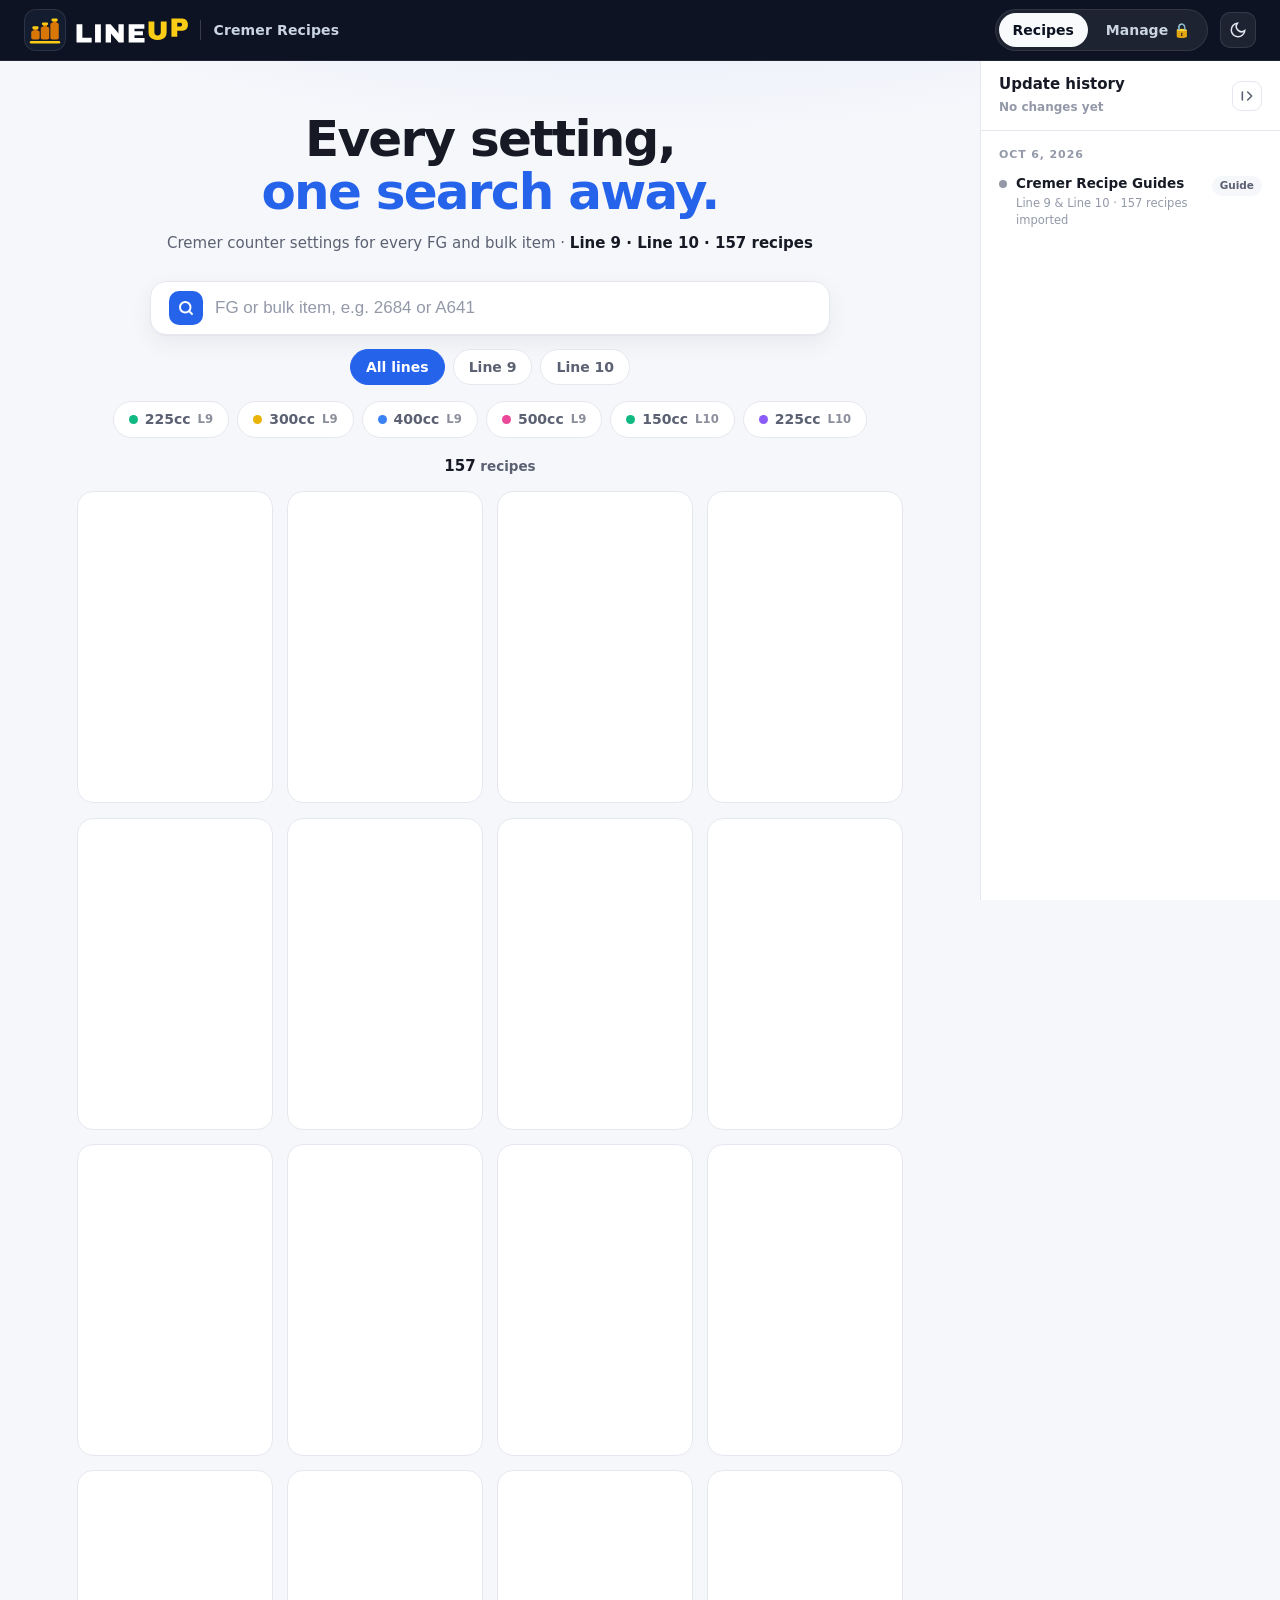
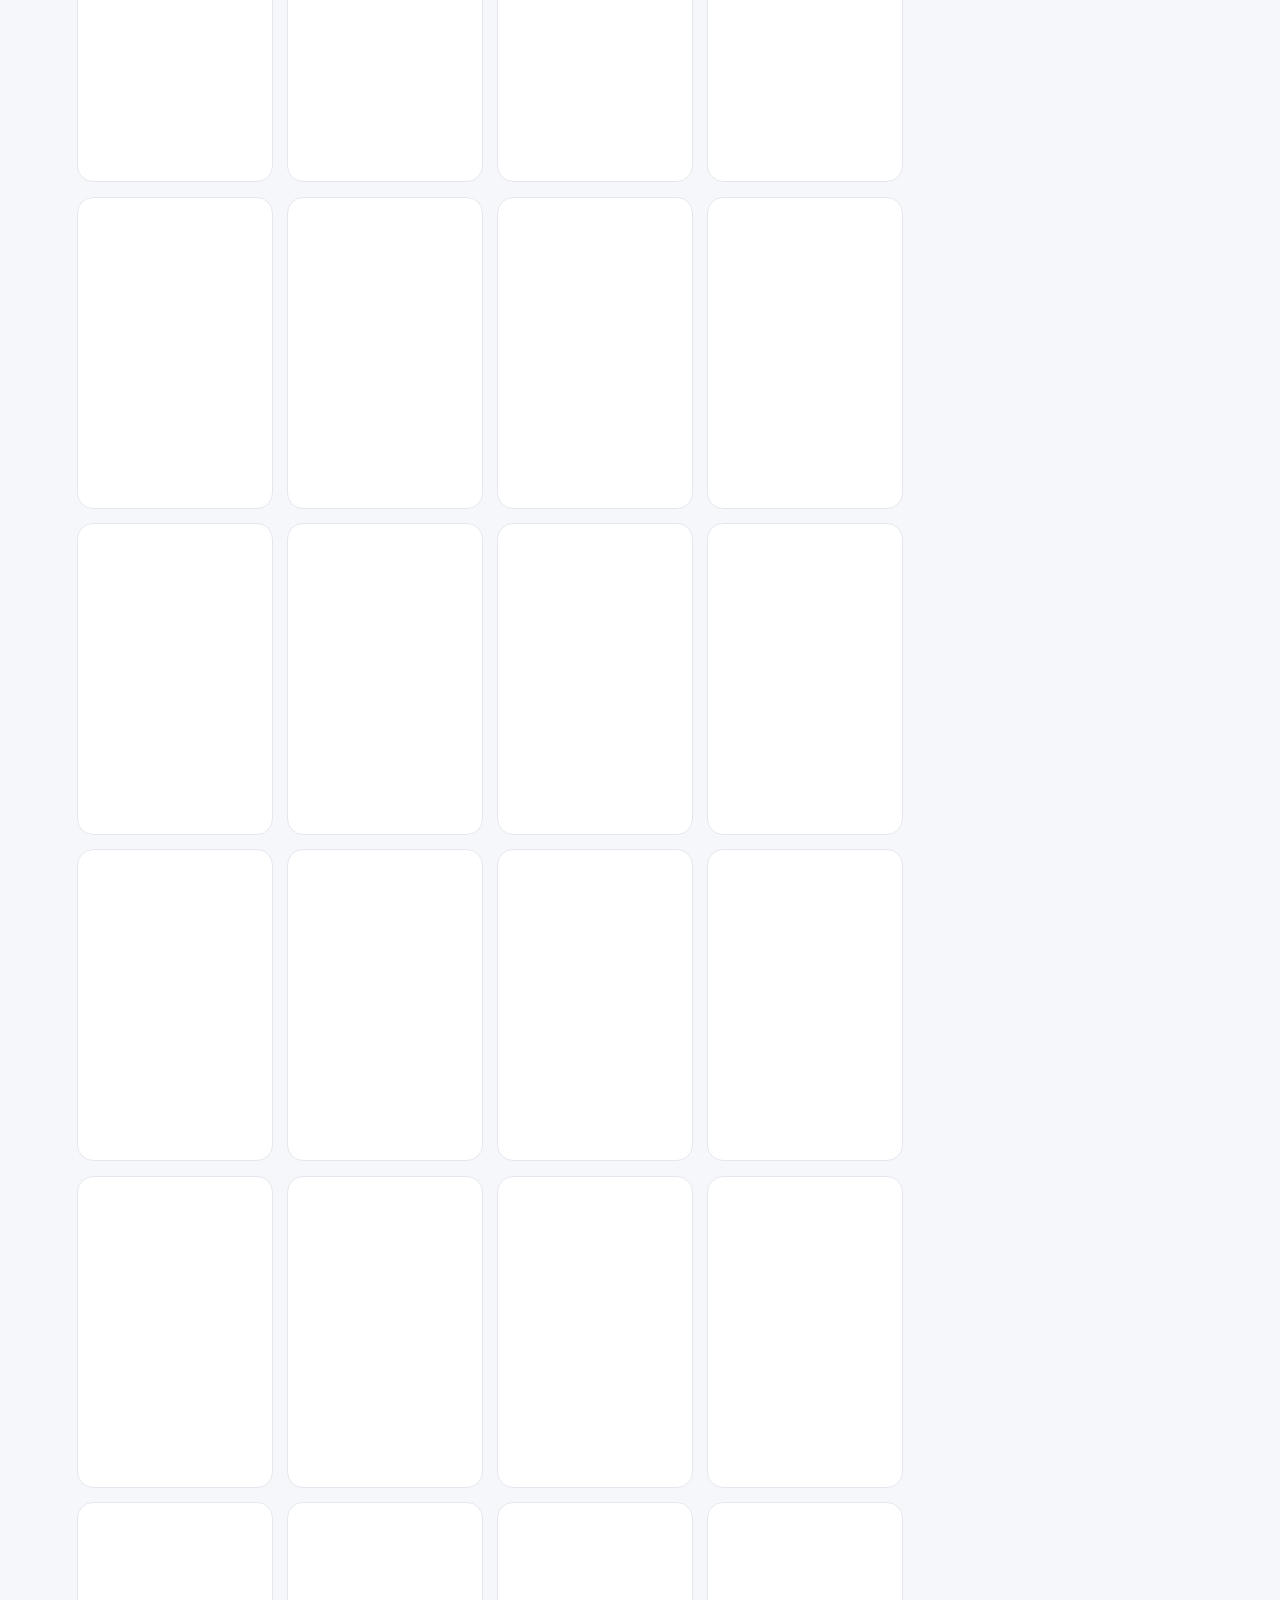
==== cremer-recipes.html @ ed5dbce5 "Hide and show the history sidebar with a slide animation On wide screens the arrow in the sidebar he" ====
<!doctype html>
<html lang="en">
<head>
<meta charset="utf-8">
<meta name="viewport" content="width=device-width, initial-scale=1">
<title>LineUp · Cremer Recipes</title>
<link rel="icon" href="data:image/svg+xml,%3Csvg%20xmlns%3D%22http%3A%2F%2Fwww.w3.org%2F2000%2Fsvg%22%20viewBox%3D%220%200%2064%2064%22%3E%3Crect%20width%3D%2264%22%20height%3D%2264%22%20rx%3D%2215%22%20fill%3D%22%23141c2f%22%2F%3E%3Cg%20transform%3D%22translate%284%203%29%20scale%28.875%29%22%3E%3Crect%20x%3D%227.5%22%20y%3D%2233%22%20width%3D%2215%22%20height%3D%2216%22%20rx%3D%223.5%22%20fill%3D%22%23d97706%22%2F%3E%3Crect%20x%3D%2211.5%22%20y%3D%2230%22%20width%3D%227%22%20height%3D%223.5%22%20fill%3D%22%23d97706%22%2F%3E%3Crect%20x%3D%229.5%22%20y%3D%2225.5%22%20width%3D%2211%22%20height%3D%225%22%20rx%3D%222%22%20fill%3D%22%23facc15%22%2F%3E%3Crect%20x%3D%2224.5%22%20y%3D%2226%22%20width%3D%2215%22%20height%3D%2223%22%20rx%3D%223.5%22%20fill%3D%22%23d97706%22%2F%3E%3Crect%20x%3D%2228.5%22%20y%3D%2223%22%20width%3D%227%22%20height%3D%223.5%22%20fill%3D%22%23d97706%22%2F%3E%3Crect%20x%3D%2226.5%22%20y%3D%2218.5%22%20width%3D%2211%22%20height%3D%225%22%20rx%3D%222%22%20fill%3D%22%23facc15%22%2F%3E%3Crect%20x%3D%2241.5%22%20y%3D%2219%22%20width%3D%2215%22%20height%3D%2230%22%20rx%3D%223.5%22%20fill%3D%22%23d97706%22%2F%3E%3Crect%20x%3D%2245.5%22%20y%3D%2216%22%20width%3D%227%22%20height%3D%223.5%22%20fill%3D%22%23d97706%22%2F%3E%3Crect%20x%3D%2243.5%22%20y%3D%2211.5%22%20width%3D%2211%22%20height%3D%225%22%20rx%3D%222%22%20fill%3D%22%23facc15%22%2F%3E%3Crect%20x%3D%225%22%20y%3D%2251.5%22%20width%3D%2254%22%20height%3D%224.5%22%20rx%3D%222.25%22%20fill%3D%22%23facc15%22%2F%3E%3C%2Fg%3E%3C%2Fsvg%3E">
<script>/* intro: plays every time the app is opened (never with reduced motion) */
try{ if(!matchMedia('(prefers-reduced-motion: reduce)').matches) document.documentElement.classList.add('intro-on'); }catch(e){}
try{ if(localStorage.getItem('cremer.histHidden')==='true') document.documentElement.classList.add('hist-hidden'); }catch(e){}
document.documentElement.classList.add('no-anim');</script>
<meta name="description" content="Look up Cremer counter settings by FG item or bulk item.">
<style>
:root{
  --side:300px; --side-now:var(--side);
  --bg:#f6f7fb; --glass:#ffffff; --card:#ffffff; --ink:#171a24; --ink2:#5b6172; --ink3:#9399a8; --line:#e5e7ee;
  --g1:#2563eb; --g2:#2563eb; --g3:#2563eb; --grad:var(--g1);
  --blob1:#c4b5fd; --blob2:#fbcfe8; --blob3:#a5f3fc; --blob4:#fde68a;
  --c-g:#10b981; --c-y:#eab308; --c-b:#3b82f6; --c-p:#ec4899; --c-v:#8b5cf6;
  --c-75:#0d9488; --c-150:#ea580c; --c-625:#dc2626; --c-750:#475569; --c-950:#a16207;
  --warn:#b45309; --warn-bg:#fef3c7; --k1:var(--ink); --k2:var(--ink); --k3:var(--ink); --k4:var(--ink); --ok:#059669; --diff:#fff4d4;
  --shadow:0 1px 2px rgba(20,20,40,.04),0 6px 18px rgba(20,20,40,.06);
}
@media (prefers-color-scheme: dark){:root:not([data-theme="light"]){
  --bg:#101218; --glass:#181b23; --card:#181b23; --ink:#eef0f5; --ink2:#aab0be; --ink3:#727989; --line:#2a2e39;
  --g1:#3b82f6; --g2:#3b82f6; --g3:#3b82f6;
  --blob1:#4c1d95; --blob2:#831843; --blob3:#155e75; --blob4:#713f12;
  --warn:#fbbf24; --warn-bg:#3a2e10; --k1:var(--ink); --k2:var(--ink); --k3:var(--ink); --k4:var(--ink); --ok:#34d399; --diff:#3a3214;
  --shadow:0 2px 6px rgba(0,0,0,.3),0 12px 32px rgba(0,0,0,.35);
}}
:root[data-theme="dark"]{
  --bg:#101218; --glass:#181b23; --card:#181b23; --ink:#eef0f5; --ink2:#aab0be; --ink3:#727989; --line:#2a2e39;
  --g1:#3b82f6; --g2:#3b82f6; --g3:#3b82f6;
  --blob1:#4c1d95; --blob2:#831843; --blob3:#155e75; --blob4:#713f12;
  --warn:#fbbf24; --warn-bg:#3a2e10; --k1:var(--ink); --k2:var(--ink); --k3:var(--ink); --k4:var(--ink); --ok:#34d399; --diff:#3a3214;
  --shadow:0 2px 6px rgba(0,0,0,.3),0 12px 32px rgba(0,0,0,.35);
}
*{box-sizing:border-box}
html,body{margin:0}
body{background:var(--bg);color:var(--ink);font:15px/1.45 system-ui,-apple-system,"Segoe UI",Roboto,Helvetica,Arial,sans-serif;-webkit-font-smoothing:antialiased;min-height:100vh;overflow-x:hidden;overflow-x:clip}
html{overflow-x:clip}
button{font:inherit;color:inherit;cursor:pointer;-webkit-tap-highlight-color:transparent}
.num{font-variant-numeric:tabular-nums}

/* colourful animated background */
.bgfx{position:fixed;inset:0;z-index:-1;overflow:hidden;pointer-events:none}
.bgfx i{position:absolute;width:52vmax;height:52vmax;border-radius:50%;filter:blur(70px);opacity:.75;animation:drift 22s ease-in-out infinite alternate}
.bgfx i:nth-child(1){background:var(--blob1);top:-22vmax;left:-14vmax}
.bgfx i:nth-child(2){background:var(--blob2);top:-18vmax;right:-18vmax;animation-delay:-6s}
.bgfx i:nth-child(3){background:var(--blob3);bottom:-28vmax;left:8vmax;animation-delay:-11s}
.bgfx i:nth-child(4){background:var(--blob4);bottom:-30vmax;right:-10vmax;opacity:.5;animation-delay:-16s}
@keyframes drift{to{transform:translate(6vmax,5vmax) scale(1.12)}}

.wrap{max-width:1040px;margin:0 auto;padding:0 16px}

/* header */
header{position:relative;text-align:center;padding:38px 46px 20px}
.badge{display:inline-flex;align-items:center;gap:8px;padding:5px 12px;border-radius:999px;background:var(--glass);border:1px solid var(--line);font-size:12.5px;font-weight:700;color:var(--ink2);animation:fade .5s both}
.badge b{width:8px;height:8px;border-radius:50%;background:var(--g1)}
h1{margin:12px 0 4px;font-size:clamp(28px,5.5vw,40px);font-weight:800;letter-spacing:-.03em;line-height:1.05;color:var(--ink);animation:fade .5s .05s both}
@keyframes shine{to{background-position:200% center}}
.sub{color:var(--ink2);font-size:15px;animation:fade .5s .1s both}
@keyframes fade{from{opacity:0;transform:translateY(8px)}}
.iconbtn{border:1px solid var(--line);background:var(--glass);width:40px;height:40px;border-radius:12px;display:grid;place-items:center;color:var(--ink2);transition:transform .15s;flex:none}
.iconbtn:hover{transform:rotate(-12deg)}
.iconbtn:active{transform:scale(.9)}
header .iconbtn{position:absolute;right:0;top:34px}

/* search + filters */
.sticky{position:sticky;top:0;z-index:5;padding:8px 0 12px}
.sticky::before{content:"";position:absolute;inset:0 calc(50% - 50vw);background:var(--glass);border-bottom:1px solid var(--line);z-index:-1;opacity:0;transition:opacity .2s}
.sticky.stuck::before{opacity:1}
.search{max-width:680px;margin:0 auto;display:flex;align-items:center;gap:12px;background:var(--glass);border-radius:18px;padding:0 18px;box-shadow:var(--shadow);position:relative;border:1px solid var(--line);animation:fade .5s .15s both}
.search::after{content:"";position:absolute;inset:-2px;border-radius:20px;padding:2px;background:var(--grad);-webkit-mask:linear-gradient(#000 0 0) content-box,linear-gradient(#000 0 0);-webkit-mask-composite:xor;mask-composite:exclude;opacity:0;transition:opacity .2s;pointer-events:none}
.search:focus-within::after{opacity:1}
.search .sicon{flex:none;width:34px;height:34px;border-radius:10px;background:var(--grad);display:grid;place-items:center;color:#fff}
.search input{flex:1;min-width:0;border:0;outline:0;background:transparent;color:var(--ink);font-size:17px;padding:16px 0}
.search input::placeholder{color:var(--ink3)}
.search input::-webkit-search-cancel-button{display:none}
.clear{border:0;background:var(--line);width:26px;height:26px;border-radius:50%;display:none;place-items:center;color:var(--ink2)}
.search.has .clear{display:grid}
.filters{display:flex;flex-wrap:wrap;justify-content:center;gap:8px;margin-top:14px;animation:fade .5s .2s both}
.sep{flex-basis:100%;height:0}
.chip{border:1px solid var(--line);background:var(--glass);border-radius:999px;padding:7px 15px;font-size:14px;font-weight:700;color:var(--ink2);display:inline-flex;align-items:center;gap:7px;transition:transform .15s,background .2s,color .2s,box-shadow .2s}
.chip:hover{transform:translateY(-2px)}
.chip:active{transform:scale(.94)}
.chip.line.on{background:var(--g1);color:#fff;border-color:var(--g1)}
.chip.size{--c:var(--g1)}
.chip.size.on{background:var(--ink);border-color:var(--ink);color:var(--bg)}
.chip.size small{opacity:.7;font-weight:600}
.chip .dot{width:9px;height:9px;border-radius:50%;background:var(--c)}

/* results */
.count{text-align:center;color:var(--ink2);font-size:13.5px;margin:6px 0 14px;font-weight:600}
.count b{color:var(--ink);font-size:15px}
.grid{display:grid;grid-template-columns:repeat(auto-fill,minmax(180px,196px));justify-content:center;gap:14px}
.card{--c:var(--g1);position:relative;overflow:hidden;border:1px solid var(--line);background:var(--card);border-radius:20px;padding:20px 14px 16px;text-align:center;box-shadow:var(--shadow);transition:transform .22s cubic-bezier(.2,.8,.2,1),box-shadow .22s;animation:pop .4s cubic-bezier(.2,.8,.2,1) both}
.card::before{content:"";position:absolute;left:0;right:0;top:0;height:4px;background:var(--c)}
.card:hover{transform:translateY(-4px);box-shadow:0 12px 28px rgba(20,20,40,.12)}
.card:active{transform:translateY(-2px) scale(.98)}
@keyframes pop{from{opacity:0;transform:translateY(14px) scale(.97)}}
.card .fg{position:relative;font-size:24px;font-weight:900;letter-spacing:-.02em;line-height:1.1}
.card .bulk{position:relative;color:var(--ink2);font-weight:600;font-size:14px;margin-top:3px}
.card .tag{position:relative;display:inline-flex;align-items:center;gap:6px;margin-top:12px;padding:4px 11px;border-radius:999px;background:var(--bg);color:var(--ink2);font-size:12px;font-weight:700}
.card .tag::before{content:"";width:8px;height:8px;border-radius:50%;background:var(--c)}
.card .mini{position:relative;display:flex;justify-content:center;gap:12px;margin-top:12px;font-size:12px;color:var(--ink3);font-weight:600}
.card .mini b{color:var(--ink);font-size:14px}
mark{background:none;color:var(--g1);text-decoration:underline 3px;text-underline-offset:3px}
.empty{grid-column:1/-1;text-align:center;padding:50px 16px;color:var(--ink2)}
.empty .e{font-size:48px;display:block;margin-bottom:8px;animation:wob 2s ease-in-out infinite}
@keyframes wob{50%{transform:rotate(-10deg) scale(1.1)}}
.more{display:block;margin:18px auto 0;border:0;background:var(--grad);color:#fff;border-radius:999px;padding:10px 22px;font-weight:700;transition:transform .15s}
.more:active{transform:scale(.95)}
footer{text-align:center;color:var(--ink3);font-size:12.5px;padding:34px 16px 100px}

/* detail panel */
.scrim{position:fixed;inset:0;background:rgba(10,12,24,.55);opacity:0;pointer-events:none;transition:opacity .25s;z-index:20}
.scrim.show{opacity:1;pointer-events:auto}
.panel{--c:var(--g1);position:fixed;left:50%;top:50%;width:min(560px,calc(100% - 32px));max-height:calc(100vh - 40px);max-height:calc(100dvh - 40px);background:var(--bg);z-index:21;border-radius:20px;overflow:hidden;display:flex;flex-direction:column;box-shadow:0 24px 70px rgba(0,0,0,.28);opacity:0;visibility:hidden;transform:translate(-50%,-46%) scale(.96);transition:opacity .22s,transform .28s cubic-bezier(.2,.8,.2,1),visibility .28s}
.panel.show{opacity:1;visibility:visible;transform:translate(-50%,-50%)}
.panel .p-head,.panel .p-foot{flex:none}.panel .p-body{min-height:0}
.p-head{position:relative;overflow:hidden;padding:24px 20px 18px;text-align:center;background:var(--card);border-bottom:1px solid var(--line);border-top:5px solid var(--c)}
.p-head .iconbtn{position:absolute;right:14px;top:14px;z-index:2}
.p-fg{position:relative;font-size:40px;font-weight:900;letter-spacing:-.03em;line-height:1}
.p-bulk{position:relative;font-weight:600;font-size:16px;color:var(--ink2);margin-top:4px}
.p-tag{position:relative;display:inline-flex;align-items:center;gap:7px;margin-top:12px;padding:5px 12px;border-radius:999px;background:var(--bg);color:var(--ink2);font-size:13px;font-weight:700}
.p-tag::before{content:"";width:9px;height:9px;border-radius:50%;background:var(--c)}
.p-body{flex:1;overflow:auto;padding:18px 18px 30px}
.keys{display:grid;grid-template-columns:repeat(4,1fr);gap:10px;margin:0 0 18px}
.key{--k:var(--k1);background:var(--card);border-radius:14px;padding:12px 6px;text-align:center;border:1px solid var(--line);animation:pop .4s both}
.key b{display:block;font-size:24px;font-weight:900;color:var(--k)}
.key span{font-size:11.5px;color:var(--ink2);font-weight:700}
.key:nth-child(2){--k:var(--k2);animation-delay:.05s}.key:nth-child(3){--k:var(--k3);animation-delay:.1s}.key:nth-child(4){--k:var(--k4);animation-delay:.15s}
.sec{--s:var(--g1);margin-bottom:14px;animation:fade .35s both}
.sec h3{margin:0 0 7px 4px;font-size:12px;letter-spacing:.07em;text-transform:uppercase;color:var(--ink3)}
.box{background:var(--card);border-radius:14px;overflow:hidden;border:1px solid var(--line)}
.kv{display:flex;justify-content:space-between;align-items:center;gap:12px;padding:10px 14px;border-top:1px solid var(--line);transition:background .15s}
.kv:first-child{border-top:0}
.kv:hover{background:var(--bg)}
.kv .k{color:var(--ink2);font-size:14px}
.kv .v{font-weight:800;font-variant-numeric:tabular-nums;font-size:15.5px}
.v.blank{color:var(--ink3);font-weight:400}
.on-off{font-size:11.5px;font-weight:800;letter-spacing:.05em;padding:3px 10px;border-radius:999px}
.on-off.on{background:color-mix(in srgb,var(--ok) 16%,transparent);color:var(--ok)}
.on-off.off{background:var(--line);color:var(--ink3)}
.also{display:flex;flex-wrap:wrap;gap:8px;justify-content:center}
.note{color:var(--ink3);font-size:12.5px;margin-top:6px;text-align:center}
.p-foot{display:flex;gap:8px;padding:12px 16px;background:var(--glass);border-top:1px solid var(--line)}
.btn{flex:1;border:1px solid var(--line);background:var(--card);border-radius:12px;padding:11px 12px;font-weight:700;font-size:14px;transition:transform .12s,box-shadow .2s;position:relative;overflow:hidden}
.btn:active{transform:scale(.95)}
.btn.primary{background:var(--g1);border-color:var(--g1);color:#fff}
.ripple{position:absolute;border-radius:50%;transform:scale(0);background:currentColor;opacity:.25;animation:rip .55s ease-out;pointer-events:none}
@keyframes rip{to{transform:scale(3);opacity:0}}


/* ---------- sleek homepage: top bar, hero, cards ---------- */
body{background:radial-gradient(1100px 420px at 50% -160px,color-mix(in srgb,var(--g1) 14%,transparent),transparent 70%) no-repeat,var(--bg)}
header.topbar{position:sticky;top:0;z-index:20;padding:0;text-align:left;color:#f8fafc;background:#0d1322;
  border-bottom:1px solid rgba(255,255,255,.07)}
.tb-in{max-width:1080px;margin:0 auto;padding:9px 16px;display:flex;align-items:center;gap:12px}
.tb-brand{display:flex;align-items:center;gap:10px;margin-right:auto;min-width:0}
.tb-tile{flex:none;display:grid;place-items:center;width:42px;height:42px;border-radius:12px;background:#141c2f;box-shadow:inset 0 0 0 1px rgba(255,255,255,.10)}
.tb-mark{width:36px;height:36px}
.tb-text{display:flex;align-items:center;gap:12px;min-width:0}
.tb-name{font-family:"Segoe UI Variable Display","Segoe UI",system-ui,-apple-system,sans-serif;font-size:25px;font-weight:800;line-height:1;letter-spacing:-.035em;color:#fff;white-space:nowrap}
.tb-name span{background:linear-gradient(180deg,#fef08a 0%,#facc15 45%,#f59e0b 100%);-webkit-background-clip:text;background-clip:text;color:transparent;filter:drop-shadow(0 0 10px rgba(250,204,21,.38));padding-right:.04em}
.tb-sub{padding-left:12px;border-left:1px solid rgba(255,255,255,.18);font-size:14px;font-weight:600;letter-spacing:.01em;color:#cbd5e1;white-space:nowrap}
header.topbar .tabs{margin:0;padding:3px;background:rgba(255,255,255,.07);border:1px solid rgba(255,255,255,.09);box-shadow:none}
header.topbar .tabs button{color:#cbd5e1;padding:7px 14px;font-size:14px}
header.topbar .tabs button:hover{color:#fff}
header.topbar .tabs button.on{background:#f8fafc;color:#0b1120}
header.topbar .iconbtn{position:static;width:36px;height:36px;border-radius:10px;background:rgba(255,255,255,.07);border-color:rgba(255,255,255,.1);color:#e2e8f0;}
.hero{text-align:center;padding:52px 0 18px;animation:fade .5s both}
.hero h1{margin:0;font-size:clamp(32px,6vw,50px);font-weight:700;letter-spacing:-.035em;line-height:1.06;color:var(--ink)}
.hero h1 span{color:var(--g1)}
.hero p{margin:14px 0 0;color:var(--ink2);font-size:15px}
.hero p span{color:var(--ink);font-weight:700}
.sticky{top:58px}
.search{border-radius:16px;box-shadow:0 1px 2px rgba(15,23,42,.04),0 8px 24px rgba(15,23,42,.06)}
.search .sicon{border-radius:10px}
.card{border-radius:16px;box-shadow:none;padding:22px 14px 16px}
.card::before{height:3px}
.card{content-visibility:auto;contain-intrinsic-size:auto 200px}
.card:hover{transform:translateY(-3px);box-shadow:0 14px 34px rgba(15,23,42,.10);border-color:color-mix(in srgb,var(--c) 35%,var(--line))}
.card .fg{font-size:23px;font-weight:800;letter-spacing:-.03em}
.card .tag{margin-top:12px;font-weight:600}
.card .mini{margin-top:12px;padding-top:11px;border-top:1px solid var(--line)}
#viewManage{padding-top:30px}
@media (max-width:560px){
  .tb-in{padding:8px 12px;gap:8px}
  .tb-tile{width:36px;height:36px;border-radius:10px}.tb-mark{width:31px;height:31px}
  .tb-text{flex-direction:column;align-items:flex-start;gap:3px}
  .tb-name{font-size:20px}
  .tb-sub{padding:0;border:0;font-size:9.5px;font-weight:800;letter-spacing:.12em;text-transform:uppercase;color:#fde68a}
  header.topbar .tabs button{padding:6px 10px;font-size:13px}
  header.topbar .iconbtn{width:32px;height:32px}
  .hero{padding:34px 0 12px}.hero p{font-size:14px}
  .sticky{top:50px}
  /* one sideways-scrolling row of filter chips on phones */
  .filters{flex-wrap:nowrap;overflow-x:auto;justify-content:flex-start;margin:12px -16px 0;padding:0 16px 4px;scrollbar-width:none;-webkit-mask-image:linear-gradient(90deg,transparent 0,#000 16px,#000 calc(100% - 28px),transparent);mask-image:linear-gradient(90deg,transparent 0,#000 16px,#000 calc(100% - 28px),transparent)}
  .filters::-webkit-scrollbar{display:none}
  .filters .sep{flex:0 0 1px;height:auto;background:var(--line);margin:4px 2px}
  .filters .chip{flex:none}
}

/* LineUp wordmark "Rising caps" (Archivo Black; U and P step up) — drawn as shapes, no font needed */
.tb-wordmark{display:block;height:25px;width:auto;color:#fff;overflow:visible}
.intro-wordmark{display:block;height:clamp(46px,12vw,72px);width:auto;color:#f8fafc;margin:6px auto 10px;overflow:visible}
@media (max-width:560px){ .tb-wordmark{height:20px} }
@media (max-width:380px){ .tb-wordmark{height:16px} }

/* "Updated …" row on cards */
.card .upd{position:relative;margin-top:9px;font-size:11.5px;font-weight:600;color:var(--ink3)}
.card .upd.recent{color:var(--g1)}
.card .upd.recent::before{content:"";display:inline-block;width:6px;height:6px;border-radius:50%;background:var(--g1);margin-right:5px;vertical-align:1px}
.note b{color:var(--ink2)}
/* update history panel */
.hist{display:none;flex-direction:column;background:var(--card);border:1px solid var(--line);border-radius:16px;box-shadow:var(--shadow);overflow:hidden;text-align:left}
.h-head{display:flex;justify-content:space-between;align-items:center;gap:10px;padding:13px 14px 11px;border-bottom:1px solid var(--line)}
.h-head b{display:block;font-size:15px}.h-head small{font-size:12px;color:var(--ink3);font-weight:600}
.h-close{width:30px;height:30px;border-radius:9px}
.no-anim *,.no-anim *::before{transition:none!important}
.h-list{overflow:auto;padding:4px 8px 10px;flex:1;min-height:0}
.h-day{font-size:11px;font-weight:800;letter-spacing:.08em;text-transform:uppercase;color:var(--ink3);padding:12px 8px 4px}
.h-item{display:flex;align-items:flex-start;gap:9px;width:100%;text-align:left;border:0;background:none;padding:8px;border-radius:10px;transition:background .12s}
button.h-item:hover{background:var(--bg)}
.h-item .dot{flex:none;width:8px;height:8px;border-radius:50%;background:var(--c,var(--ink3));margin-top:6px}
.h-item.base .dot{background:var(--ink3)}
.h-main{flex:1;min-width:0;display:flex;flex-direction:column;gap:1px}
.h-t{font-size:13.5px;color:var(--ink2);white-space:nowrap;overflow:hidden;text-overflow:ellipsis}.h-t b{color:var(--ink)}
.h-main small{font-size:11.5px;color:var(--ink3)}.h-main em{font-style:normal;font-weight:700;color:var(--warn)}
.h-f{color:var(--ink2)!important}
.h-act{flex:none;font-size:10.5px;font-weight:800;padding:2px 8px;border-radius:999px;margin-top:2px}
.h-act.edited{background:color-mix(in srgb,var(--g1) 13%,var(--card));color:var(--g1)}
.h-act.added{background:color-mix(in srgb,var(--ok) 14%,var(--card));color:var(--ok)}
.h-act.removed{background:color-mix(in srgb,#dc2626 12%,var(--card));color:#dc2626}
.h-act.restored,.h-act.base{background:var(--bg);color:var(--ink2)}
.h-more{margin:8px auto 2px;font-size:13px;padding:6px 14px}
.h-foot{padding:10px 14px;border-top:1px solid var(--line);font-size:12px;color:var(--ink2);background:var(--bg)}
.hist-fab{position:fixed;right:16px;bottom:16px;z-index:15;border:1px solid var(--line);background:var(--card);color:var(--ink);border-radius:999px;padding:10px 16px;font-weight:700;font-size:14px;box-shadow:0 8px 24px rgba(15,23,42,.16);transition:transform .12s}
.hist-fab:active{transform:scale(.95)}
@media (min-width:1180px){
  /* docked sidebar: full height on the right, under the top bar; the page is centred in the space left of it */
  .wrap,footer{margin-right:var(--side-now);transition:margin-right .34s cubic-bezier(.2,.8,.2,1)}
  .hist-hidden{--side-now:0px}
  .wrap{max-width:none;padding:0 28px}
  .wrap>section{max-width:1080px;margin:0 auto}
  .hist{display:flex;position:fixed;top:58px;right:0;bottom:0;width:var(--side);z-index:7;border:0;border-left:1px solid var(--line);border-radius:0;box-shadow:none;background:var(--glass);
    transition:transform .34s cubic-bezier(.2,.8,.2,1),visibility 0s linear 0s}
  .hist-hidden .hist{transform:translateX(100%);visibility:hidden;transition:transform .34s cubic-bezier(.2,.8,.2,1),visibility 0s linear .34s}
  .h-head{padding:16px 18px 12px}
  .h-list{padding:4px 10px 14px}
  .h-close .x{display:none}.h-close .hide{display:block}
  .hist-fab{opacity:0;transform:translateY(14px) scale(.96);pointer-events:none;transition:opacity .22s ease,transform .26s cubic-bezier(.2,.9,.3,1.3)}
  .hist-hidden .hist-fab{opacity:1;transform:none;pointer-events:auto;transition-delay:.18s}
  /* app-style header: logo at the far left, tabs at the far right */
  .tb-in{max-width:none;padding:9px 24px}
  /* the pinned search strip spans the page area and meets the sidebar's edge */
  .sticky::before{top:0;bottom:0;left:calc((100% - 100vw + var(--side-now)) / 2);right:calc((100% - 100vw + var(--side-now)) / 2 - 20px);border-radius:0;
    transition:opacity .2s,left .34s cubic-bezier(.2,.8,.2,1),right .34s cubic-bezier(.2,.8,.2,1)}
}
@media (min-width:1500px){ :root{--side:330px} }
@media (max-width:1179.98px){
  .hist{display:flex;position:fixed;right:12px;top:70px;bottom:12px;width:min(340px,calc(100% - 24px));z-index:25;box-shadow:0 24px 60px rgba(15,23,42,.30);
    transform:translateX(calc(100% + 24px));visibility:hidden;transition:transform .34s cubic-bezier(.2,.8,.2,1),visibility 0s linear .34s}
  .hist.open{transform:none;visibility:visible;transition:transform .34s cubic-bezier(.2,.8,.2,1),visibility 0s}
  .h-close .hide{display:none}
}

/* recipe window laid out like the printout (screen only; the printout keeps its own rules) */
@media screen{
  .panel.view{width:min(1000px,calc(100% - 32px))}
  .panel.view .p-head{display:grid;grid-template-columns:1fr auto;align-items:end;gap:6px 20px;text-align:left;padding:22px 70px 18px 28px;border-top:5px solid var(--c)}
  .panel.view .p-kicker{display:block;grid-column:1/-1;font-size:10.5px;font-weight:800;letter-spacing:.18em;text-transform:uppercase;color:var(--ink3)}
  .panel.view .p-name{display:flex;align-items:baseline;gap:14px;flex-wrap:wrap}
  .panel.view .p-fg{font-size:46px;letter-spacing:-.03em}
  .panel.view .p-bulk{font-size:21px;margin:0}
  .panel.view .p-size{display:block;text-align:right}
  .panel.view .p-size .pill{display:inline-block;background:var(--c);color:#fff;font-weight:800;font-size:14.5px;padding:7px 16px;border-radius:999px}
  .panel.view .p-size .paper{display:block;margin-top:5px;font-size:12px;color:var(--ink3);font-weight:600}
  .panel.view .p-tag{display:none}
  .panel.view .p-body{padding:22px 28px 26px;columns:2;column-gap:40px}
  .panel.view .keys{column-span:all;grid-template-columns:repeat(4,1fr);gap:12px;margin:0 0 22px}
  .panel.view .key{border:0;border-radius:14px;padding:14px 16px 12px;text-align:left;background:color-mix(in srgb,var(--c) 13%,var(--card))}
  .panel.view .key b{font-size:34px;font-weight:900;line-height:1.05;color:var(--ink)}
  .panel.view .key span{display:block;margin-top:3px;font-size:11px;font-weight:800;letter-spacing:.1em;text-transform:uppercase;color:var(--ink2)}
  .panel.view .sec{break-inside:avoid;margin:0 0 20px}
  .panel.view .sec h3{display:flex;align-items:center;gap:8px;margin:0 0 4px;padding:0 0 6px;font-size:12px;font-weight:800;letter-spacing:.14em;color:var(--ink);border-bottom:2px solid var(--ink)}
  .panel.view .sec h3::before{content:"";flex:none;width:9px;height:9px;border-radius:2px;background:var(--c)}
  .panel.view .box{border:0;border-radius:0;background:none;overflow:visible}
  .panel.view .kv{padding:9px 2px;border-top:0;border-bottom:1px solid var(--line)}
  .panel.view .kv:last-child{border-bottom:0}
  .panel.view .kv .k{font-size:15px}
  .panel.view .kv .v{font-size:18px;font-weight:800}
  .panel.view .on-off{font-size:12px;padding:3px 11px}
  .panel.view .also-sec,.panel.view .note{column-span:all}
  .panel.view .also{justify-content:flex-start}
  .panel.view .note{margin-top:4px;padding-top:12px;border-top:1px solid var(--line);text-align:left;font-size:13px}
}
@media screen and (max-width:720px){
  .panel.view{width:calc(100% - 20px)}
  .panel.view .p-head{grid-template-columns:1fr;padding:18px 58px 14px 18px}
  .panel.view .p-size{text-align:left}
  .panel.view .p-fg{font-size:38px}.panel.view .p-bulk{font-size:18px}
  .panel.view .p-body{columns:1;padding:16px 18px 22px}
  .panel.view .keys{grid-template-columns:repeat(2,1fr);gap:8px}
  .panel.view .key b{font-size:28px}
}

/* tabs + suggestions */
.tabs{display:flex;gap:4px;margin:0 auto 14px;background:var(--card);border:1px solid var(--line);border-radius:999px;padding:4px;width:max-content;box-shadow:var(--shadow)}
.tabs button{border:0;background:none;padding:8px 18px;border-radius:999px;font-weight:700;color:var(--ink2);display:inline-flex;gap:8px;align-items:center;transition:background .2s,color .2s}
.tabs button.on{background:var(--g1);color:#fff}
[hidden]{display:none!important}
.hint{background:color-mix(in srgb,var(--g1) 9%,var(--card));border:1px solid color-mix(in srgb,var(--g1) 25%,transparent);border-radius:12px;padding:11px 14px;font-size:14px;color:var(--ink2);margin-bottom:14px;text-align:center}
.hint b{color:var(--ink);display:block;font-size:15px;margin-bottom:2px}
.field{display:block;margin-bottom:14px}
.field>span{font-size:12px;font-weight:700;color:var(--ink3);text-transform:uppercase;letter-spacing:.07em;display:block;margin:0 0 6px 4px}
.inp{width:100%;border:1px solid var(--line);background:var(--card);color:var(--ink);border-radius:12px;padding:11px 12px;font:inherit;outline:0;resize:vertical;transition:border-color .15s,box-shadow .15s}
.inp:focus,.vin:focus{border-color:var(--g1);box-shadow:0 0 0 3px color-mix(in srgb,var(--g1) 18%,transparent)}
.kv .ed{display:flex;align-items:center;gap:7px;flex:none}
.kv .old,.kv .arrow{display:none;color:var(--ink3);font-size:13px}
.kv .old{text-decoration:line-through}
.kv.chg{background:color-mix(in srgb,var(--g1) 8%,var(--card))}
.kv.chg .old,.kv.chg .arrow{display:inline}
.vin{width:84px;text-align:right;border:1px solid var(--line);background:var(--bg);color:var(--ink);border-radius:9px;padding:6px 9px;font:inherit;font-weight:800;outline:0;transition:border-color .15s,box-shadow .15s}
select.vin{text-align:left;padding-right:4px}
.kv.chg .vin{border-color:var(--g1);color:var(--g1)}
.btn.grow{flex:1.6}
.btn[disabled]{opacity:.55;cursor:not-allowed}
.btn.danger{color:#dc2626}
.lock-wrap{display:grid;place-items:center;padding:16px 0}
.lock-card{max-width:430px;width:100%;background:var(--card);border:1px solid var(--line);border-radius:18px;box-shadow:var(--shadow);padding:26px 22px;text-align:center;animation:pop .35s both}
.lock-ico{font-size:40px;line-height:1}
.lock-card h2{margin:8px 0 4px;font-size:20px}
.lock-card p{color:var(--ink2);font-size:14px;margin:0 0 16px}
.lock-form{display:flex;gap:8px}
.lock-form .inp{flex:1;text-align:left}
.lock-form .btn.grow{flex:0 0 auto}
.lock-err{color:#dc2626;font-weight:700;font-size:13px;margin-top:10px}
.lock-note{color:var(--ink3);font-size:12px;margin-top:14px;line-height:1.45}
.pw-modal{position:fixed;inset:0;z-index:40;display:flex;align-items:center;justify-content:center;padding:16px;background:rgba(20,10,40,.45);opacity:0;transition:opacity .2s}
.pw-modal.show{opacity:1}
.pw-box{width:100%;max-width:400px;background:var(--bg);border-radius:18px;box-shadow:0 24px 70px rgba(0,0,0,.3);padding:22px;transform:scale(.96);transition:transform .2s}
.pw-modal.show .pw-box{transform:none}
.pw-box h2{margin:0 0 4px;font-size:19px}
.pw-box p{color:var(--ink2);font-size:14px;margin:0 0 14px}
.pw-box code{background:var(--card);border:1px solid var(--line);border-radius:5px;padding:1px 5px;font-size:12px}
.pw-box .inp{margin-bottom:10px}
.pw-box .inp.code{font-family:ui-monospace,Menlo,Consolas,monospace;font-size:12px;word-break:break-all}
.pw-acts{display:flex;gap:8px;margin-top:4px}
.ps{display:none}
.s-tools{display:flex;flex-wrap:wrap;gap:8px;justify-content:center;margin-bottom:10px}
.s-tools small{opacity:.75;font-weight:600}
.s-info{text-align:center;color:var(--ink3);font-size:12.5px;margin:2px auto 16px;max-width:640px}
.chip[disabled]{opacity:.5;cursor:not-allowed;transform:none}
.m-search{margin:6px auto 4px;max-width:560px;animation:none}
.m-search input{padding:12px 0;font-size:16px}
.m-list{max-width:720px;margin:0 auto;background:var(--card);border:1px solid var(--line);border-radius:16px;overflow:hidden;box-shadow:var(--shadow)}
.m-row{display:flex;align-items:center;gap:10px;padding:10px 14px;border-top:1px solid var(--line)}
.m-row:first-child{border-top:0}
.m-row .dot{flex:none;width:10px;height:10px;border-radius:50%;background:var(--c)}
.m-main{flex:1;min-width:0;text-align:left}
.m-main b{font-size:16px}.m-main span{color:var(--ink2);font-weight:600;margin-left:4px}
.m-sub{font-size:12.5px;color:var(--ink3);margin-top:1px}
.m-st{font-style:normal;font-weight:800;padding:1px 8px;border-radius:999px;font-size:11px}
.m-st.new{background:color-mix(in srgb,var(--ok) 14%,var(--card));color:var(--ok)}
.m-st.edited{background:var(--warn-bg);color:var(--warn)}
.m-row .btn{flex:none;padding:7px 12px;font-size:13px}
.m-removed{max-width:720px;margin:14px auto 0;text-align:left}
.m-removed summary{cursor:pointer;color:var(--ink2);font-weight:700;font-size:14px;padding:8px 4px}
.m-removed .m-row{background:var(--card);border:1px solid var(--line);border-radius:12px;margin-top:6px;opacity:.8}
.m-grid{display:grid;grid-template-columns:1fr 1fr;gap:0 10px}
.m-grid .field{margin-bottom:10px}
.m-edit{border-top-color:var(--c)}
@media (max-width:560px){ .m-row{flex-wrap:wrap}.m-main{flex-basis:calc(100% - 24px)}.m-row .btn{flex:1} }


.toast{position:fixed;left:50%;bottom:84px;transform:translate(-50%,20px);opacity:0;background:var(--ink);color:var(--bg);padding:10px 18px;border-radius:999px;font-weight:700;font-size:14px;z-index:50;transition:all .25s cubic-bezier(.2,.9,.3,1.3);pointer-events:none}
.toast.show{opacity:1;transform:translate(-50%,0)}

@media (max-width:560px){
  .panel{width:calc(100% - 20px);max-height:calc(100dvh - 20px);border-radius:18px}
  header{padding-top:30px}header .iconbtn{top:24px}
  .grid{grid-template-columns:repeat(2,1fr);gap:10px}
  .card{padding:16px 8px 14px}.card .fg{font-size:20px}
  .keys{grid-template-columns:repeat(2,1fr)}
  .p-fg{font-size:34px}
}
@media (max-width:380px){
  .tb-in{gap:6px;padding:8px 10px}.tb-tile{width:32px;height:32px;border-radius:9px}.tb-mark{width:27px;height:27px}
  .tb-name{font-size:18px}.tb-sub{font-size:8.5px;letter-spacing:.08em}
  header.topbar .tabs button{padding:6px 8px;font-size:12.5px;white-space:nowrap}
  header.topbar .iconbtn{width:30px;height:30px}
}
@media (prefers-reduced-motion:reduce){*,*::before,*::after{animation:none!important;transition:none!important}}
.print-only{display:none}
/* ---------- Intro (same as LineUp): plays when the app is opened ---------- */
/* Timeline (seconds): 0.00 belt draws in · 0.10-1.00 bottles ride in ·
   0.95-1.35 cap drops · 1.15 "Welcome to" · 1.30 name and ready ring ·
   2.60 fades into the app. */
.intro-splash {
  position: fixed;
  inset: 0;
  z-index: 2000;
  display: flex;
  align-items: center;
  justify-content: center;
  padding: 0 16px;
  background: radial-gradient(circle at 50% 58%, #1e3a8a 0%, #0f172a min(75vw, 520px));
  color: #f8fafc;
  cursor: pointer;
  overflow: hidden;
}
.intro-stage {
  width: 100%;
  max-width: 540px;
  display: flex;
  flex-direction: column;
  align-items: center;
  gap: 4px;
}
.intro-welcome {
  font-size: clamp(18px, 5vw, 26px);
  font-weight: 600;
  letter-spacing: 0.4px;
  color: #fde047;
}
.intro-name {
  font-family: "Barlow Semi Condensed", "Segoe UI", system-ui, sans-serif;
  font-size: clamp(42px, 11vw, 64px);
  font-weight: 700;
  letter-spacing: 0.5px;
  line-height: 1.1;
}
.intro-up {
  color: #facc15;
}
.intro-tag {
  font-size: clamp(13px, 3.6vw, 16px);
  color: #94a3b8;
  text-align: center;
}
.intro-scene {
  width: 100%;
  height: auto;
  display: block;
  margin-top: 6px;
}
.intro-skip {
  font-size: 12px;
  letter-spacing: 0.3px;
  color: #94a3b8;
  margin-top: 4px;
}
.intro-belt {
  fill: #1e293b;
  stroke: #334155;
  stroke-width: 1.5;
}
.intro-track {
  fill: none;
  stroke: #334155;
  stroke-width: 2;
  stroke-dasharray: 10 12;
}
.intro-leg {
  fill: #475569;
}
.intro-roller {
  fill: #475569;
  stroke: #334155;
  stroke-width: 1.5;
}
.intro-spoke {
  stroke: #1e293b;
  stroke-width: 2;
}
.intro-glass {
  fill: url(#intro-glass);
  stroke: #c98142;
  stroke-opacity: 0.5;
  stroke-width: 1;
}
.intro-shine {
  fill: #ffffff;
  opacity: 0.5;
}
.intro-spec {
  fill: #ffffff;
  opacity: 0.75;
}
.intro-label {
  fill: #fde047;
  stroke: #ca8a04;
  stroke-opacity: 0.35;
  stroke-width: 0.75;
}
.intro-cap {
  fill: #facc15;
}
.intro-ridge {
  stroke: #ca8a04;
  stroke-width: 1.5;
}
.intro-ring {
  fill: none;
  stroke: #4ade80;
  stroke-width: 2.5;
  opacity: 0;
  transform-box: fill-box;
  transform-origin: center;
}
.intro-roller-spin {
  transform-box: fill-box;
  transform-origin: center;
}
.intro-splash .intro-belt-group {
  animation: intro-belt-in 0.3s ease-out both;
  transform-origin: 240px 198px;
}
.intro-splash .intro-slide {
  animation: intro-slide-in 0.9s cubic-bezier(0.16, 0.84, 0.3, 1) 0.1s both;
}
.intro-splash .intro-track {
  animation: intro-belt-run 0.9s cubic-bezier(0.16, 0.84, 0.3, 1) 0.1s both;
}
.intro-splash .intro-roller-spin {
  animation: intro-spin 0.9s cubic-bezier(0.16, 0.84, 0.3, 1) 0.1s both;
}
.intro-splash .intro-cap-drop {
  animation: intro-cap-drop 0.4s 0.95s both;
}
.intro-splash .intro-ring {
  animation: intro-ring 0.6s ease-out 1.3s;
}
.intro-splash .intro-welcome {
  animation: intro-rise 0.45s cubic-bezier(0.2, 0.8, 0.2, 1) 1.15s both;
}
.intro-splash .intro-name {
  animation: intro-rise 0.45s cubic-bezier(0.2, 0.8, 0.2, 1) 1.3s both;
}
.intro-splash .intro-tag {
  animation: intro-rise 0.45s cubic-bezier(0.2, 0.8, 0.2, 1) 1.45s both;
}
.intro-splash .intro-skip {
  animation: intro-fade-in 0.4s ease 0.5s both;
}
.intro-splash.leaving {
  animation: intro-out 0.45s ease forwards;
}
.intro-splash.leaving .intro-stage {
  animation: intro-grow 0.45s ease forwards;
}
.intro-splash.skipping {
  animation: intro-out 0.2s ease forwards;
}
@keyframes intro-belt-in {
  from {
    transform: scaleX(0);
    opacity: 0;
  }
}
@keyframes intro-slide-in {
  from {
    transform: translateX(-340px);
  }
}
@keyframes intro-belt-run {
  from {
    stroke-dashoffset: 340;
  }
  to {
    stroke-dashoffset: 0;
  }
}
@keyframes intro-spin {
  from {
    transform: rotate(-2435deg);
  }
  to {
    transform: rotate(0deg);
  }
}
@keyframes intro-cap-drop {
  0% {
    transform: translateY(-120px);
    opacity: 0;
    animation-timing-function: cubic-bezier(0.5, 0, 1, 1);
  }
  20% {
    opacity: 1;
  }
  65% {
    transform: translateY(0);
    animation-timing-function: ease-out;
  }
  80% {
    transform: translateY(-7px);
    animation-timing-function: ease-in;
  }
  100% {
    transform: translateY(0);
    opacity: 1;
  }
}
@keyframes intro-ring {
  0% {
    opacity: 0.9;
    transform: scale(0.5);
  }
  100% {
    opacity: 0;
    transform: scale(1.7);
  }
}
@keyframes intro-rise {
  from {
    opacity: 0;
    transform: translateY(12px);
  }
}
@keyframes intro-fade-in {
  from {
    opacity: 0;
  }
}
@keyframes intro-out {
  to {
    opacity: 0;
  }
}
@keyframes intro-grow {
  to {
    transform: scale(1.04);
  }
}
/* the sub-app name under "LineUp" */
.intro-sub{display:inline-flex;align-items:center;gap:10px;margin-top:2px;padding:5px 16px;border-radius:999px;border:1px solid rgba(250,204,21,.45);background:rgba(250,204,21,.1);color:#fde68a;font-size:clamp(15px,4.2vw,19px);font-weight:700;letter-spacing:.6px}
.intro-splash .intro-sub{animation:intro-rise 0.45s cubic-bezier(0.2, 0.8, 0.2, 1) 1.45s both}
.intro-splash{display:none!important}
.intro-on .intro-splash{display:flex!important}
.intro-on body{overflow:hidden}
@media print{ .intro-splash{display:none!important} }
@page{size:auto;margin:12mm 12mm 10mm}
@media print{
  .ps{color:#14161d;font-size:12px}
  .ps-head{display:flex;justify-content:space-between;align-items:flex-end;gap:16px;padding-bottom:10px;border-bottom:1px solid #d9dce3}
  .ps-kicker{font-size:9px;font-weight:800;letter-spacing:.18em;text-transform:uppercase;color:#8a90a0;margin-bottom:4px}
  .ps-fg{font-size:34px;font-weight:900;letter-spacing:-.03em;line-height:.95}
  .ps-bulk{font-size:17px;font-weight:600;color:#5b6172;margin-left:12px}
  .ps-size{text-align:right}
  .ps-pill{display:inline-block;background:var(--c);color:#fff;font-weight:800;font-size:13px;padding:6px 14px;border-radius:999px}
  .ps-paper{display:block;margin-top:4px;font-size:10px;color:#8a90a0;font-weight:600}
  .ps-meta{display:grid;grid-template-columns:1.3fr 1fr 1.3fr;gap:16px;margin:10px 0 2px}
  .ps-meta div{border-bottom:1.5px solid #14161d;padding-bottom:3px}
  .ps-meta span{display:block;font-size:8.5px;font-weight:800;letter-spacing:.12em;text-transform:uppercase;color:#8a90a0}
  .ps-meta b{display:block;font-size:14px;min-height:22px;padding-top:4px}
  .ps-h{display:flex;align-items:center;gap:7px;font-size:9.5px;font-weight:800;letter-spacing:.14em;text-transform:uppercase;margin:11px 0 4px;padding-bottom:3px;border-bottom:2px solid #14161d}
  .ps-h::before{content:"";width:8px;height:8px;border-radius:2px;background:var(--c)}
  .ps-tab{width:100%;border-collapse:collapse}
  .ps-tab th{text-align:left;font-size:8.5px;font-weight:800;letter-spacing:.1em;text-transform:uppercase;color:#8a90a0;padding:3px 8px;border-bottom:1px solid #d9dce3}
  .ps-tab td{padding:4px 8px;border-bottom:1px solid #eceef2;font-size:13px}
  .ps-tab .r{text-align:right}
  .ps-tab td.g{color:#8a90a0;font-size:11px}
  .ps-tab td.cur{color:#8a90a0;text-decoration:line-through}
  .ps-tab td.new span{display:inline-block;font-weight:900;font-size:15px;padding:1px 10px;border-radius:7px;background:color-mix(in srgb,var(--c) 16%,#fff)}
  .ps-note{min-height:36px;border:1px solid #d9dce3;border-radius:8px;padding:8px 10px;font-size:13px;white-space:pre-wrap}
  .ps-cols{columns:2;column-gap:24px}
  .ps-sec{break-inside:avoid;margin-bottom:5px}
  .ps-sec h4{margin:0 0 1px;font-size:8.5px;font-weight:800;letter-spacing:.12em;text-transform:uppercase;color:#5b6172}
  .ps-kv{display:flex;justify-content:space-between;gap:8px;font-size:10px;padding:1px 5px;border-bottom:1px solid #f0f1f4}
  .ps-kv span{color:#4b5161}.ps-kv b{font-weight:800}
  .ps-kv.chg{background:color-mix(in srgb,var(--c) 16%,#fff);border-radius:4px}
  .ps-kv.chg span{color:#14161d;font-weight:700}
  .ps-kv s{color:#8a90a0;font-weight:400;margin-right:6px}
  .ps-foot{display:flex;justify-content:space-between;gap:16px;margin-top:10px;padding-top:6px;border-top:1px solid #d9dce3;font-size:8.5px;color:#8a90a0}
  .ps.many .ps-tab td{padding:2.5px 8px;font-size:12px}
  .ps.many .ps-tab td.new span{font-size:13.5px;padding:0 8px}
  .ps.many .ps-kv{font-size:9.5px;padding:.5px 5px}
  .ps.many .ps-h{margin:8px 0 3px}
  .ps.many .ps-sec{margin-bottom:3px}
  .ps.lots .ps-cols{columns:3;column-gap:16px}
  .ps.lots .ps-kv{font-size:9px}
  html,body{background:#fff!important;color:#14161d}
  *{animation:none!important;transition:none!important;box-shadow:none!important;-webkit-print-color-adjust:exact;print-color-adjust:exact}
  .bgfx,.topbar,.hist,.hist-fab,.wrap,footer,.scrim,.p-foot,.iconbtn,.toast,.sec.also-sec,.note,.p-tag,.sbanner{display:none!important}
  .print-only{display:block}
  body.print-sugg .panel,body.print-sugg .scrim{display:none!important}
  body.print-sugg .ps{display:block}
  .panel{position:static;transform:none!important;opacity:1;visibility:visible;width:100%;max-height:none;border-radius:0;overflow:visible;background:#fff;display:block}
  /* header */
  .p-head{display:grid;grid-template-columns:1fr auto;align-items:end;gap:4px 16px;text-align:left;padding:0 0 12px;border:0;border-bottom:1px solid #d9dce3;background:#fff}
  .p-kicker{grid-column:1/-1;font-size:9px;font-weight:800;letter-spacing:.18em;text-transform:uppercase;color:#8a90a0}
  .p-name{display:flex;align-items:baseline;gap:12px}
  .p-fg{font-size:40px;font-weight:900;letter-spacing:-.03em;line-height:.95}
  .p-bulk{font-size:18px;font-weight:600;color:#5b6172;margin:0}
  .p-size{text-align:right}
  .p-size .pill{display:inline-block;background:var(--c);color:#fff;font-weight:800;font-size:13px;padding:6px 14px;border-radius:999px}
  .p-size .paper{display:block;margin-top:4px;font-size:10px;color:#8a90a0;font-weight:600}
  /* key numbers */
  .p-body{overflow:visible;padding:14px 0 0}
  .keys{display:grid;grid-template-columns:repeat(4,1fr);gap:8px;margin:0 0 16px}
  .key{border:0;border-radius:12px;padding:10px 12px;text-align:left;background:color-mix(in srgb,var(--c) 10%,#fff)}
  .key b{font-size:26px;font-weight:900;color:#14161d;line-height:1.05}
  .key span{display:block;font-size:9px;font-weight:800;letter-spacing:.1em;text-transform:uppercase;color:#5b6172;margin-top:2px}
  /* settings */
  .p-body{columns:2;column-gap:28px}
  .keys,.p-print-foot{column-span:all}
  .sec{break-inside:avoid;margin:0 0 12px}
  .sec h3{display:flex;align-items:center;gap:7px;font-size:9.5px;font-weight:800;letter-spacing:.14em;text-transform:uppercase;color:#14161d;margin:0 0 4px;padding-bottom:4px;border-bottom:2px solid #14161d}
  .sec h3::before{content:"";width:8px;height:8px;border-radius:2px;background:var(--c)}
  .box{border:0;border-radius:0;background:none}
  .kv{padding:4px 2px;border-top:0;border-bottom:1px solid #eceef2}
  .kv:last-child{border-bottom:0}
  .kv .k{font-size:12px;color:#4b5161}.kv .v{font-size:13.5px;font-weight:800;color:#14161d}
  .v.blank{color:#b0b5c0}
  .on-off{font-size:10px;padding:1px 8px;border-radius:999px}
  .on-off.on{background:#dcf5e9!important;color:#08794a}
  .on-off.off{background:#eef0f3!important;color:#8a90a0}
  /* footer */
  .p-print-foot{display:flex;justify-content:space-between;gap:16px;margin-top:6px;padding-top:8px;border-top:1px solid #d9dce3;font-size:9px;color:#8a90a0}
  .p-print-foot b{color:#5b6172}
}
</style>
</head>
<body>
<div class="intro-splash" id="intro" aria-hidden="true">
  <div class="intro-stage">
    <div class="intro-welcome">Welcome to</div>
    <div class="intro-name"><svg class="intro-wordmark" viewBox="5.4 -92.8 426.5 94.8" role="img" aria-label="LineUp"><path d="M7.4 0.0V-68.8H29.5V-17.6H64.8V0.0Z" fill="currentColor"/><path d="M77.60000000000001 0.0V-68.8H99.7V0.0Z" fill="currentColor"/><path d="M118.0 0.0V-68.8H136.8L158.2 -44.1Q159.1 -43.1 160.6 -41.2Q162.1 -39.300000000000004 163.64999999999998 -37.35Q165.2 -35.4 166.0 -34.2L166.5 -34.4Q166.4 -37.2 166.4 -39.95Q166.4 -42.7 166.4 -44.1V-68.8H186.5V0.0H167.8L143.7 -27.5Q142.0 -29.5 140.8 -31.150000000000002Q139.6 -32.800000000000004 138.5 -34.300000000000004L138.0 -34.1Q138.1 -32.2 138.1 -30.300000000000004Q138.1 -28.400000000000002 138.1 -27.5V0.0Z" fill="currentColor"/><path d="M205.1 0.0V-68.8H264.6V-52.300000000000004H227.20000000000002V-42.800000000000004H259.2V-27.0H227.20000000000002V-16.5H265.3V0.0Z" fill="currentColor"/><path d="M314.8 -9.8Q304.0 -9.8 296.35 -13.05Q288.70000000000005 -16.3 284.6 -22.75Q280.5 -29.2 280.5 -38.7V-79.8H302.6V-39.0Q302.6 -33.5 305.6 -29.9Q308.6 -26.3 314.70000000000005 -26.3Q320.8 -26.3 323.85 -29.9Q326.90000000000003 -33.5 326.90000000000003 -39.0V-79.8H349.0V-38.7Q349.0 -29.2 344.95000000000005 -22.75Q340.90000000000003 -16.3 333.25 -13.05Q325.6 -9.8 314.8 -9.8Z" fill="var(--wm-gold,#facc15)"/><path d="M367.3 -22.0V-90.8H407.90000000000003Q414.40000000000003 -90.8 419.35 -87.85Q424.30000000000007 -84.9 427.1 -79.7Q429.90000000000003 -74.5 429.90000000000003 -67.6Q429.90000000000003 -60.5 427.05000000000007 -55.25Q424.20000000000005 -50.0 419.25000000000006 -47.1Q414.30000000000007 -44.2 407.90000000000003 -44.2H389.40000000000003V-22.0ZM389.40000000000003 -60.300000000000004H400.50000000000006Q404.00000000000006 -60.300000000000004 405.75000000000006 -62.10000000000001Q407.50000000000006 -63.900000000000006 407.50000000000006 -67.4Q407.50000000000006 -69.80000000000001 406.75000000000006 -71.35000000000001Q406.00000000000006 -72.9 404.45000000000005 -73.7Q402.90000000000003 -74.5 400.50000000000006 -74.5H389.40000000000003Z" fill="var(--wm-gold,#facc15)"/></svg></div>
    <div class="intro-sub">Cremer Recipes</div>
    <svg class="intro-scene" viewBox="0 0 480 250">
      <defs><linearGradient id="intro-glass" x1="0" y1="0" x2="1" y2="0"><stop offset="0" stop-color="#2b1407"/><stop offset="0.18" stop-color="#7c3f17"/><stop offset="0.34" stop-color="#b86a30"/><stop offset="0.52" stop-color="#7c3f17"/><stop offset="0.8" stop-color="#4a230c"/><stop offset="1" stop-color="#2b1407"/></linearGradient></defs>
      <g class="intro-belt-group">
        <rect class="intro-leg" x="96" y="206" width="8" height="34" rx="2"/>
        <rect class="intro-leg" x="376" y="206" width="8" height="34" rx="2"/>
        <rect class="intro-belt" x="58" y="190" width="364" height="16" rx="8"/>
        <line class="intro-track" x1="70" y1="198" x2="410" y2="198"/>
        <g transform="translate(72 198)"><g class="intro-roller-spin"><circle class="intro-roller" r="7"/><line class="intro-spoke" x1="-5" y1="0" x2="5" y2="0"/></g></g>
        <g transform="translate(408 198)"><g class="intro-roller-spin"><circle class="intro-roller" r="7"/><line class="intro-spoke" x1="-5" y1="0" x2="5" y2="0"/></g></g>
      </g>
      <g transform="translate(150 190)"><g class="intro-slide">
        <rect class="intro-glass" x="-13" y="-72" width="26" height="12" rx="3"/>
        <rect class="intro-glass" x="-22" y="-63" width="44" height="63" rx="9"/>
        <rect class="intro-shine" x="-16" y="-58" width="4" height="50" rx="2"/>
        <circle class="intro-spec" cx="-9" cy="-55" r="2"/>
        <rect class="intro-label" x="-22" y="-44" width="44" height="24"/>
<rect class="intro-cap" x="-15" y="-84" width="30" height="13" rx="3"/><line class="intro-ridge" x1="-8" y1="-82" x2="-8" y2="-73"/><line class="intro-ridge" x1="0" y1="-82" x2="0" y2="-73"/><line class="intro-ridge" x1="8" y1="-82" x2="8" y2="-73"/>      </g></g>
      <g transform="translate(240 190)"><g class="intro-slide">
        <rect class="intro-glass" x="-13" y="-72" width="26" height="12" rx="3"/>
        <rect class="intro-glass" x="-22" y="-63" width="44" height="63" rx="9"/>
        <rect class="intro-shine" x="-16" y="-58" width="4" height="50" rx="2"/>
        <circle class="intro-spec" cx="-9" cy="-55" r="2"/>
        <rect class="intro-label" x="-22" y="-44" width="44" height="24"/>
      </g><g class="intro-cap-drop"><rect class="intro-cap" x="-15" y="-84" width="30" height="13" rx="3"/><line class="intro-ridge" x1="-8" y1="-82" x2="-8" y2="-73"/><line class="intro-ridge" x1="0" y1="-82" x2="0" y2="-73"/><line class="intro-ridge" x1="8" y1="-82" x2="8" y2="-73"/></g><circle class="intro-ring" cx="0" cy="-78" r="22"/></g>
      <g transform="translate(330 190)"><g class="intro-slide">
        <rect class="intro-glass" x="-13" y="-72" width="26" height="12" rx="3"/>
        <rect class="intro-glass" x="-22" y="-63" width="44" height="63" rx="9"/>
        <rect class="intro-shine" x="-16" y="-58" width="4" height="50" rx="2"/>
        <circle class="intro-spec" cx="-9" cy="-55" r="2"/>
        <rect class="intro-label" x="-22" y="-44" width="44" height="24"/>
<rect class="intro-cap" x="-15" y="-84" width="30" height="13" rx="3"/><line class="intro-ridge" x1="-8" y1="-82" x2="-8" y2="-73"/><line class="intro-ridge" x1="0" y1="-82" x2="0" y2="-73"/><line class="intro-ridge" x1="8" y1="-82" x2="8" y2="-73"/>      </g></g>
    </svg>
    <div class="intro-skip">Click anywhere to skip</div>
  </div>
</div>
<header class="topbar"><div class="tb-in">
  <div class="tb-brand"><span class="tb-tile"><svg class="tb-mark" viewBox="0 0 64 64" aria-hidden="true"><rect x="7.5" y="33" width="15" height="16" rx="3.5" fill="#d97706"/><rect x="11.5" y="30" width="7" height="3.5" fill="#d97706"/><rect x="9.5" y="25.5" width="11" height="5" rx="2" fill="#facc15"/><rect x="24.5" y="26" width="15" height="23" rx="3.5" fill="#d97706"/><rect x="28.5" y="23" width="7" height="3.5" fill="#d97706"/><rect x="26.5" y="18.5" width="11" height="5" rx="2" fill="#facc15"/><rect x="41.5" y="19" width="15" height="30" rx="3.5" fill="#d97706"/><rect x="45.5" y="16" width="7" height="3.5" fill="#d97706"/><rect x="43.5" y="11.5" width="11" height="5" rx="2" fill="#facc15"/><rect x="5" y="51.5" width="54" height="4.5" rx="2.25" fill="#facc15"/></svg></span><div class="tb-text"><svg class="tb-wordmark" viewBox="5.4 -92.8 426.5 94.8" role="img" aria-label="LineUp"><path d="M7.4 0.0V-68.8H29.5V-17.6H64.8V0.0Z" fill="currentColor"/><path d="M77.60000000000001 0.0V-68.8H99.7V0.0Z" fill="currentColor"/><path d="M118.0 0.0V-68.8H136.8L158.2 -44.1Q159.1 -43.1 160.6 -41.2Q162.1 -39.300000000000004 163.64999999999998 -37.35Q165.2 -35.4 166.0 -34.2L166.5 -34.4Q166.4 -37.2 166.4 -39.95Q166.4 -42.7 166.4 -44.1V-68.8H186.5V0.0H167.8L143.7 -27.5Q142.0 -29.5 140.8 -31.150000000000002Q139.6 -32.800000000000004 138.5 -34.300000000000004L138.0 -34.1Q138.1 -32.2 138.1 -30.300000000000004Q138.1 -28.400000000000002 138.1 -27.5V0.0Z" fill="currentColor"/><path d="M205.1 0.0V-68.8H264.6V-52.300000000000004H227.20000000000002V-42.800000000000004H259.2V-27.0H227.20000000000002V-16.5H265.3V0.0Z" fill="currentColor"/><path d="M314.8 -9.8Q304.0 -9.8 296.35 -13.05Q288.70000000000005 -16.3 284.6 -22.75Q280.5 -29.2 280.5 -38.7V-79.8H302.6V-39.0Q302.6 -33.5 305.6 -29.9Q308.6 -26.3 314.70000000000005 -26.3Q320.8 -26.3 323.85 -29.9Q326.90000000000003 -33.5 326.90000000000003 -39.0V-79.8H349.0V-38.7Q349.0 -29.2 344.95000000000005 -22.75Q340.90000000000003 -16.3 333.25 -13.05Q325.6 -9.8 314.8 -9.8Z" fill="var(--wm-gold,#facc15)"/><path d="M367.3 -22.0V-90.8H407.90000000000003Q414.40000000000003 -90.8 419.35 -87.85Q424.30000000000007 -84.9 427.1 -79.7Q429.90000000000003 -74.5 429.90000000000003 -67.6Q429.90000000000003 -60.5 427.05000000000007 -55.25Q424.20000000000005 -50.0 419.25000000000006 -47.1Q414.30000000000007 -44.2 407.90000000000003 -44.2H389.40000000000003V-22.0ZM389.40000000000003 -60.300000000000004H400.50000000000006Q404.00000000000006 -60.300000000000004 405.75000000000006 -62.10000000000001Q407.50000000000006 -63.900000000000006 407.50000000000006 -67.4Q407.50000000000006 -69.80000000000001 406.75000000000006 -71.35000000000001Q406.00000000000006 -72.9 404.45000000000005 -73.7Q402.90000000000003 -74.5 400.50000000000006 -74.5H389.40000000000003Z" fill="var(--wm-gold,#facc15)"/></svg><div class="tb-sub">Cremer Recipes</div></div></div>
  <nav class="tabs"><button data-tab="recipes" class="on">Recipes</button><button data-tab="manage">Manage 🔒</button></nav>
  <button class="iconbtn" id="theme" aria-label="Switch light / dark">
      <svg width="18" height="18" viewBox="0 0 24 24" fill="none" stroke="currentColor" stroke-width="2" stroke-linecap="round"><path d="M21 12.8A9 9 0 1 1 11.2 3a7 7 0 0 0 9.8 9.8z"/></svg>
  </button>
</div></header>
<div class="wrap">
  <section id="viewRecipes">
  <div class="hero"><h1>Every setting,<br><span>one search away.</span></h1><p>Cremer counter settings for every FG and bulk item · <span id="badgeT">Line 9 · Line 10</span></p></div>
  <div class="sticky">
    <label class="search" id="sw">
      <span class="sicon"><svg width="18" height="18" viewBox="0 0 24 24" fill="none" stroke="currentColor" stroke-width="2.6" stroke-linecap="round"><circle cx="11" cy="11" r="7"/><path d="m20 20-3.5-3.5"/></svg></span>
      <input id="q" type="search" autocomplete="off" spellcheck="false" placeholder="FG or bulk item, e.g. 2684 or A641" aria-label="Search">
      <button class="clear" id="clear" type="button" aria-label="Clear"><svg width="11" height="11" viewBox="0 0 24 24" fill="none" stroke="currentColor" stroke-width="3.2" stroke-linecap="round"><path d="M18 6 6 18M6 6l12 12"/></svg></button>
    </label>
    <div class="filters" id="filters"></div>
  </div>

  <div class="count" id="count"></div>
  <div id="results"></div>
  </section>
  <section id="viewManage" hidden></section>
  <aside class="hist" id="hist" aria-label="Update history"></aside>
</div>
<button class="hist-fab" id="histFab" type="button" aria-controls="hist">🕘 History</button>
<footer>From the Cremer Recipe Guides, Line 9 &amp; Line 10 (10.06.26), plus recipes added in Manage. Always confirm settings on the machine.</footer>

<div class="scrim" id="scrim"></div>
<aside class="panel" id="panel" role="dialog" aria-label="Recipe settings" aria-hidden="true"></aside>

<div class="toast" id="toast"></div>

<script>
const DATA = {"fields":[{"key":"id","group":"Product","label":"ID"},{"key":"length","group":"Product","label":"Length (mm)"},{"key":"width","group":"Product","label":"Width (mm \u00d70.1)"},{"key":"transparent","group":"Product","label":"Transparent"},{"key":"count","group":"General","label":"Count"},{"key":"precount","group":"General","label":"Precount"},{"key":"maxReject","group":"General","label":"Max. reject / min"},{"key":"channelWidth","group":"General","label":"Channel width (mm \u00d70.1)"},{"key":"overcount","group":"General","label":"Overcount / bottle"},{"key":"dosingSpeed","group":"Dosing Slider","label":"Dosing speed"},{"key":"dosingStartPos","group":"Dosing Slider","label":"Dosing start position"},{"key":"dosingStartSpeed","group":"Dosing Slider","label":"Dosing start speed"},{"key":"bpm","group":"Bottle Handling","label":"Bottles / min (BPM)"},{"key":"speedBalance","group":"Bottle Handling","label":"Speed balance"},{"key":"beltSpeed","group":"Bottle Handling","label":"Belt speed %"},{"key":"handlingDischarge","group":"Bottle Handling","label":"Discharge time (ms \u00d710)"},{"key":"rearSpeed","group":"Vibratory Plates","label":"Rear plate speed"},{"key":"rearPulse","group":"Vibratory Plates","label":"Rear plate pulse"},{"key":"rearInterval","group":"Vibratory Plates","label":"Rear plate interval"},{"key":"frontSpeed","group":"Vibratory Plates","label":"Front plate speed"},{"key":"frontAmp","group":"Vibratory Plates","label":"Front plate amplitude"},{"key":"dischargeTime","group":"Discharge","label":"Discharge time (ms \u00d710)"},{"key":"dischargeIntervals","group":"Discharge","label":"Discharge intervals"},{"key":"dischargeMode","group":"Discharge","label":"Discharge mode"},{"key":"precountFlap","group":"Discharge","label":"Precount on discharge flap"},{"key":"modules","group":"Machine","label":"Counting modules"},{"key":"ejector","group":"Machine","label":"Product ejector"},{"key":"ionizer","group":"Machine","label":"Ionizer"},{"key":"upsideSensor","group":"Machine","label":"Upside-down sensor"},{"key":"diameter","group":"Bottle Settings","label":"Bottle diameter (mm)"},{"key":"screwHeight","group":"Bottle Settings","label":"Feed screw height (mm \u00d70.1)"},{"key":"screwAngle","group":"Bottle Settings","label":"Feed screw angle (\u00b0)"},{"key":"pockets","group":"Bottle Settings","label":"Pockets per wheel"},{"key":"gateOpen","group":"Bottle Settings","label":"Gating cylinder open"},{"key":"gateClose","group":"Bottle Settings","label":"Gating cylinder close"},{"key":"sideSensor","group":"Bottle Settings","label":"Side-down sensor correction"},{"key":"funnel","group":"Bottle Settings","label":"Discharge funnel corr. (mm \u00d70.1)"}],"recipes":[{"id":"1486 A410","rearSpeed":50,"length":15,"rearPulse":30,"width":80,"rearInterval":3,"transparent":0,"frontSpeed":75,"frontAmp":70,"count":250,"dischargeTime":50,"precount":125,"dischargeIntervals":0,"maxReject":5,"dischargeMode":1,"channelWidth":215,"precountFlap":125,"overcount":5,"dosingSpeed":145,"modules":6,"dosingStartPos":60,"ejector":0,"dosingStartSpeed":1000,"ionizer":0,"upsideSensor":1,"bpm":60,"diameter":70,"speedBalance":0,"screwHeight":120,"beltSpeed":110,"screwAngle":400,"handlingDischarge":25,"pockets":8,"gateOpen":300,"gateClose":170,"sideSensor":310,"funnel":0,"fg":"1486","bulk":"A410","line":9,"size":225,"sheet":"1486 A410"},{"id":"1162 505AX","rearSpeed":40,"length":15,"rearPulse":25,"width":20,"rearInterval":5,"transparent":1,"frontSpeed":75,"frontAmp":70,"count":180,"dischargeTime":50,"precount":90,"dischargeIntervals":20,"maxReject":5,"dischargeMode":1,"channelWidth":215,"precountFlap":90,"overcount":5,"dosingSpeed":170,"modules":6,"dosingStartPos":60,"ejector":0,"dosingStartSpeed":1000,"ionizer":0,"upsideSensor":1,"bpm":60,"diameter":70,"speedBalance":0,"screwHeight":120,"beltSpeed":110,"screwAngle":400,"handlingDischarge":25,"pockets":8,"gateOpen":300,"gateClose":170,"sideSensor":310,"funnel":0,"fg":"1162","bulk":"505AX","line":9,"size":225,"sheet":"1162 505AX"},{"id":"2684 A664","rearSpeed":50,"length":22,"rearPulse":25,"width":80,"rearInterval":3,"transparent":0,"frontSpeed":70,"frontAmp":65,"count":120,"dischargeTime":20,"precount":60,"dischargeIntervals":0,"maxReject":5,"dischargeMode":1,"channelWidth":215,"precountFlap":60,"overcount":5,"dosingSpeed":160,"modules":6,"dosingStartPos":60,"ejector":0,"dosingStartSpeed":1000,"ionizer":0,"upsideSensor":1,"bpm":60,"diameter":70,"speedBalance":0,"screwHeight":120,"beltSpeed":110,"screwAngle":400,"handlingDischarge":25,"pockets":8,"gateOpen":300,"gateClose":170,"sideSensor":310,"funnel":0,"fg":"2684","bulk":"A664","line":9,"size":225,"sheet":"2684 A664"},{"id":"1347 BU001289","rearSpeed":50,"length":22,"rearPulse":25,"width":90,"rearInterval":3,"transparent":0,"frontSpeed":70,"frontAmp":65,"count":60,"dischargeTime":20,"precount":30,"dischargeIntervals":0,"maxReject":5,"dischargeMode":2,"channelWidth":215,"overcount":5,"dosingSpeed":160,"modules":6,"dosingStartPos":60,"ejector":0,"dosingStartSpeed":1000,"ionizer":0,"upsideSensor":1,"bpm":60,"diameter":70,"speedBalance":0,"screwHeight":120,"beltSpeed":110,"screwAngle":400,"handlingDischarge":25,"pockets":8,"gateOpen":300,"gateClose":170,"sideSensor":310,"funnel":0,"fg":"1347","bulk":"BU001289","line":9,"size":225,"sheet":"1347  BU001289"},{"id":"1499 A381","rearSpeed":50,"length":18,"rearPulse":30,"width":70,"rearInterval":3,"transparent":0,"frontSpeed":75,"frontAmp":70,"count":90,"dischargeTime":25,"precount":45,"dischargeIntervals":0,"maxReject":5,"dischargeMode":2,"channelWidth":215,"overcount":5,"dosingSpeed":90,"modules":6,"dosingStartPos":65,"ejector":0,"dosingStartSpeed":900,"ionizer":0,"upsideSensor":1,"bpm":60,"diameter":70,"speedBalance":0,"screwHeight":120,"beltSpeed":110,"screwAngle":400,"handlingDischarge":25,"pockets":8,"gateOpen":300,"gateClose":170,"sideSensor":310,"funnel":0,"fg":"1499","bulk":"A381","line":9,"size":225,"sheet":"1499 A381"},{"id":"1790 A456AK","rearSpeed":40,"length":15,"rearPulse":25,"width":70,"rearInterval":3,"transparent":0,"frontSpeed":70,"frontAmp":70,"count":90,"dischargeTime":30,"precount":45,"dischargeIntervals":10,"maxReject":5,"dischargeMode":2,"channelWidth":215,"overcount":5,"dosingSpeed":160,"modules":6,"dosingStartPos":55,"ejector":0,"dosingStartSpeed":150,"ionizer":0,"upsideSensor":1,"bpm":60,"diameter":70,"speedBalance":0,"screwHeight":120,"beltSpeed":110,"screwAngle":400,"handlingDischarge":25,"pockets":8,"gateOpen":300,"gateClose":170,"sideSensor":310,"funnel":0,"fg":"1790","bulk":"A456AK","line":9,"size":225,"sheet":"1790 A456AK"},{"id":"23250 A640","rearSpeed":40,"length":26,"rearPulse":25,"width":100,"rearInterval":3,"transparent":0,"frontSpeed":70,"frontAmp":65,"count":60,"dischargeTime":50,"precount":30,"dischargeIntervals":40,"maxReject":5,"dischargeMode":2,"channelWidth":215,"overcount":5,"dosingSpeed":180,"modules":6,"dosingStartPos":60,"ejector":0,"dosingStartSpeed":1000,"ionizer":0,"upsideSensor":1,"bpm":60,"diameter":70,"speedBalance":0,"screwHeight":120,"beltSpeed":110,"screwAngle":400,"handlingDischarge":25,"pockets":8,"gateOpen":300,"gateClose":170,"sideSensor":310,"funnel":0,"fg":"23250","bulk":"A640","line":9,"size":225,"sheet":"23250 A640"},{"id":"2613 A641","rearSpeed":35,"length":15,"rearPulse":20,"width":80,"rearInterval":3,"transparent":0,"frontSpeed":70,"frontAmp":65,"count":72,"dischargeTime":50,"precount":36,"dischargeIntervals":0,"maxReject":5,"dischargeMode":2,"channelWidth":215,"overcount":5,"dosingSpeed":130,"modules":6,"dosingStartPos":50,"ejector":0,"dosingStartSpeed":1000,"ionizer":0,"upsideSensor":1,"bpm":60,"diameter":70,"speedBalance":0,"screwHeight":120,"beltSpeed":110,"screwAngle":400,"handlingDischarge":25,"pockets":8,"gateOpen":300,"gateClose":170,"sideSensor":310,"funnel":0,"fg":"2613","bulk":"A641","line":9,"size":225,"sheet":"2613 A641"},{"id":"2674 A109","rearSpeed":40,"length":7,"rearPulse":35,"width":40,"rearInterval":5,"transparent":0,"frontSpeed":75,"frontAmp":70,"count":220,"dischargeTime":50,"precount":110,"dischargeIntervals":35,"maxReject":5,"dischargeMode":2,"channelWidth":215,"overcount":5,"dosingSpeed":80,"modules":6,"dosingStartPos":55,"ejector":0,"dosingStartSpeed":1000,"ionizer":0,"upsideSensor":1,"bpm":60,"diameter":70,"speedBalance":0,"screwHeight":120,"beltSpeed":110,"screwAngle":400,"handlingDischarge":25,"pockets":8,"gateOpen":300,"gateClose":170,"sideSensor":310,"funnel":0,"fg":"2674","bulk":"A109","line":9,"size":225,"sheet":"2674 A109"},{"id":"2683 A488","rearSpeed":40,"length":9,"rearPulse":25,"width":50,"rearInterval":5,"transparent":0,"frontSpeed":65,"frontAmp":60,"count":300,"dischargeTime":30,"precount":150,"dischargeIntervals":0,"maxReject":5,"dischargeMode":2,"channelWidth":215,"overcount":5,"dosingSpeed":100,"modules":6,"dosingStartPos":60,"ejector":0,"dosingStartSpeed":800,"ionizer":0,"upsideSensor":1,"bpm":60,"diameter":70,"speedBalance":0,"screwHeight":120,"beltSpeed":110,"screwAngle":400,"handlingDischarge":25,"pockets":8,"gateOpen":300,"gateClose":170,"sideSensor":310,"funnel":0,"fg":"2683","bulk":"A488","line":9,"size":225,"sheet":"2683 A488"},{"id":"2518 A452","rearSpeed":40,"length":20,"rearPulse":35,"width":60,"rearInterval":3,"transparent":0,"frontSpeed":70,"frontAmp":65,"count":130,"dischargeTime":50,"precount":65,"dischargeIntervals":0,"maxReject":5,"dischargeMode":1,"channelWidth":215,"precountFlap":65,"overcount":5,"dosingSpeed":130,"modules":6,"dosingStartPos":70,"ejector":0,"dosingStartSpeed":1000,"ionizer":0,"upsideSensor":1,"bpm":60,"diameter":70,"speedBalance":0,"screwHeight":120,"beltSpeed":110,"screwAngle":400,"handlingDischarge":25,"pockets":8,"gateOpen":300,"gateClose":170,"sideSensor":310,"funnel":0,"fg":"2518","bulk":"A452","line":9,"size":225,"sheet":"2518 A452"},{"id":"2896 A685","rearSpeed":45,"length":26,"rearPulse":25,"width":100,"rearInterval":3,"transparent":0,"frontSpeed":75,"frontAmp":70,"count":60,"dischargeTime":50,"precount":30,"dischargeIntervals":40,"maxReject":5,"dischargeMode":2,"channelWidth":215,"overcount":5,"dosingSpeed":180,"modules":6,"dosingStartPos":65,"ejector":0,"dosingStartSpeed":1000,"ionizer":0,"upsideSensor":1,"bpm":60,"diameter":70,"speedBalance":0,"screwHeight":120,"beltSpeed":110,"screwAngle":400,"handlingDischarge":25,"pockets":8,"gateOpen":300,"gateClose":170,"sideSensor":310,"funnel":0,"fg":"2896","bulk":"A685","line":9,"size":225,"sheet":"2896 A685"},{"id":"2680 A640","rearSpeed":55,"length":17,"rearPulse":35,"width":100,"rearInterval":3,"transparent":0,"frontSpeed":70,"frontAmp":70,"count":80,"dischargeTime":25,"precount":40,"dischargeIntervals":0,"maxReject":5,"dischargeMode":2,"channelWidth":215,"overcount":5,"dosingSpeed":120,"modules":6,"dosingStartPos":65,"ejector":0,"dosingStartSpeed":1000,"ionizer":0,"upsideSensor":1,"bpm":60,"diameter":70,"speedBalance":0,"screwHeight":120,"beltSpeed":110,"screwAngle":400,"handlingDischarge":25,"pockets":8,"gateOpen":300,"gateClose":170,"sideSensor":310,"funnel":0,"fg":"2680","bulk":"A640","line":9,"size":225,"sheet":"2680 A640"},{"id":"1791 A453","rearSpeed":55,"length":20,"rearPulse":35,"width":70,"rearInterval":3,"transparent":0,"frontSpeed":70,"frontAmp":70,"count":90,"dischargeTime":5,"precount":45,"dischargeIntervals":0,"maxReject":5,"dischargeMode":1,"channelWidth":215,"precountFlap":45,"overcount":5,"dosingSpeed":120,"modules":6,"dosingStartPos":65,"ejector":0,"dosingStartSpeed":1000,"ionizer":0,"upsideSensor":1,"bpm":60,"diameter":70,"speedBalance":0,"screwHeight":120,"beltSpeed":110,"screwAngle":400,"handlingDischarge":25,"pockets":8,"gateOpen":300,"gateClose":170,"sideSensor":310,"funnel":0,"fg":"1791","bulk":"A453","line":9,"size":225,"sheet":"1791 A453"},{"id":"2509 A101","rearSpeed":40,"length":27,"rearPulse":30,"width":20,"rearInterval":5,"transparent":0,"frontSpeed":70,"frontAmp":70,"count":60,"dischargeTime":40,"precount":30,"dischargeIntervals":0,"maxReject":5,"dischargeMode":2,"channelWidth":215,"overcount":5,"dosingSpeed":140,"modules":6,"dosingStartPos":65,"ejector":0,"dosingStartSpeed":1000,"ionizer":0,"upsideSensor":1,"bpm":60,"diameter":70,"speedBalance":0,"screwHeight":120,"beltSpeed":110,"screwAngle":400,"handlingDischarge":25,"pockets":8,"gateOpen":300,"gateClose":170,"sideSensor":310,"funnel":0,"fg":"2509","bulk":"A101","line":9,"size":225,"sheet":"2509 A101"},{"id":"2727 A487","rearSpeed":50,"length":17,"rearPulse":30,"width":100,"rearInterval":3,"transparent":0,"frontSpeed":75,"frontAmp":70,"count":140,"dischargeTime":30,"precount":70,"dischargeIntervals":0,"maxReject":5,"dischargeMode":1,"channelWidth":215,"precountFlap":70,"overcount":5,"dosingSpeed":180,"modules":6,"dosingStartPos":65,"ejector":0,"dosingStartSpeed":800,"ionizer":0,"upsideSensor":1,"bpm":60,"diameter":70,"speedBalance":0,"screwHeight":120,"beltSpeed":110,"screwAngle":400,"handlingDischarge":25,"pockets":8,"gateOpen":300,"gateClose":170,"sideSensor":310,"funnel":0,"fg":"2727","bulk":"A487","line":9,"size":225,"sheet":"2727 A487"},{"id":"2731 A495AF","rearSpeed":45,"length":16,"rearPulse":30,"width":50,"rearInterval":3,"transparent":0,"frontSpeed":75,"frontAmp":70,"count":160,"dischargeTime":30,"precount":80,"dischargeIntervals":0,"maxReject":5,"dischargeMode":1,"channelWidth":215,"precountFlap":80,"overcount":5,"dosingSpeed":100,"modules":6,"dosingStartPos":65,"ejector":0,"dosingStartSpeed":800,"ionizer":0,"upsideSensor":1,"bpm":60,"diameter":70,"speedBalance":0,"screwHeight":120,"beltSpeed":110,"screwAngle":400,"handlingDischarge":25,"pockets":8,"gateOpen":300,"gateClose":170,"sideSensor":310,"funnel":0,"fg":"2731","bulk":"A495AF","line":9,"size":225,"sheet":"2731 A495AF"},{"id":"HL000293 A495AF","rearSpeed":50,"length":16,"rearPulse":30,"width":50,"rearInterval":3,"transparent":0,"frontSpeed":75,"frontAmp":70,"count":150,"dischargeTime":30,"precount":75,"dischargeIntervals":0,"maxReject":5,"dischargeMode":1,"channelWidth":215,"precountFlap":75,"overcount":5,"dosingSpeed":100,"modules":6,"dosingStartPos":65,"ejector":0,"dosingStartSpeed":800,"ionizer":0,"upsideSensor":1,"bpm":60,"diameter":70,"speedBalance":0,"screwHeight":120,"beltSpeed":110,"screwAngle":400,"handlingDischarge":25,"pockets":8,"gateOpen":300,"gateClose":170,"sideSensor":310,"funnel":0,"fg":"HL000293","bulk":"A495AF","line":9,"size":225,"sheet":"Hl000293 A495AF"},{"id":"1789 A454","rearSpeed":40,"length":21,"rearPulse":20,"width":60,"rearInterval":3,"transparent":0,"frontSpeed":75,"frontAmp":70,"count":90,"dischargeTime":50,"precount":45,"dischargeIntervals":0,"maxReject":5,"dischargeMode":2,"channelWidth":215,"overcount":5,"dosingSpeed":190,"modules":6,"dosingStartPos":60,"ejector":0,"dosingStartSpeed":1200,"ionizer":0,"upsideSensor":1,"bpm":60,"diameter":70,"speedBalance":0,"screwHeight":120,"beltSpeed":110,"screwAngle":400,"handlingDischarge":25,"pockets":8,"gateOpen":300,"gateClose":170,"sideSensor":310,"funnel":0,"fg":"1789","bulk":"A454","line":9,"size":225,"sheet":"1789 A454"},{"id":"4309 A641","rearSpeed":55,"length":15,"rearPulse":30,"width":60,"rearInterval":3,"transparent":0,"frontSpeed":75,"frontAmp":70,"count":120,"dischargeTime":20,"precount":60,"dischargeIntervals":0,"maxReject":5,"dischargeMode":2,"channelWidth":215,"overcount":5,"dosingSpeed":100,"modules":6,"dosingStartPos":50,"ejector":0,"dosingStartSpeed":700,"ionizer":0,"upsideSensor":1,"bpm":60,"diameter":70,"speedBalance":0,"screwHeight":120,"beltSpeed":110,"screwAngle":400,"handlingDischarge":25,"pockets":8,"gateOpen":300,"gateClose":170,"sideSensor":310,"funnel":0,"fg":"4309","bulk":"A641","line":9,"size":225,"sheet":"4309 A641"},{"id":"2682 A639","rearSpeed":55,"length":15,"rearPulse":30,"width":60,"rearInterval":3,"transparent":0,"frontSpeed":75,"frontAmp":70,"count":40,"dischargeTime":20,"precount":20,"dischargeIntervals":0,"maxReject":5,"dischargeMode":2,"channelWidth":215,"overcount":5,"dosingSpeed":100,"modules":6,"dosingStartPos":50,"ejector":0,"dosingStartSpeed":1000,"ionizer":0,"upsideSensor":1,"bpm":60,"diameter":70,"speedBalance":0,"screwHeight":120,"beltSpeed":110,"screwAngle":400,"handlingDischarge":25,"pockets":8,"gateOpen":300,"gateClose":170,"sideSensor":310,"funnel":0,"fg":"2682","bulk":"A639","line":9,"size":225,"sheet":"2682 A639"},{"id":"1347 A805","rearSpeed":50,"length":22,"rearPulse":35,"width":90,"rearInterval":3,"transparent":0,"frontSpeed":75,"frontAmp":70,"count":60,"dischargeTime":40,"precount":30,"dischargeIntervals":0,"maxReject":5,"dischargeMode":1,"channelWidth":215,"precountFlap":30,"overcount":5,"dosingSpeed":180,"modules":6,"dosingStartPos":65,"ejector":0,"dosingStartSpeed":1000,"ionizer":0,"upsideSensor":1,"bpm":60,"diameter":70,"speedBalance":0,"screwHeight":120,"beltSpeed":110,"screwAngle":400,"handlingDischarge":25,"pockets":8,"gateOpen":300,"gateClose":170,"sideSensor":310,"funnel":0,"fg":"1347","bulk":"A805","line":9,"size":225,"sheet":"1347 A805"},{"id":"3296 A630","rearSpeed":40,"length":0,"rearPulse":25,"width":20,"rearInterval":3,"transparent":0,"frontSpeed":75,"frontAmp":70,"count":70,"dischargeTime":40,"precount":35,"dischargeIntervals":0,"maxReject":5,"dischargeMode":1,"channelWidth":215,"precountFlap":35,"overcount":5,"dosingSpeed":150,"modules":6,"dosingStartPos":65,"ejector":0,"dosingStartSpeed":1000,"ionizer":0,"upsideSensor":1,"bpm":60,"diameter":70,"speedBalance":0,"screwHeight":120,"beltSpeed":110,"screwAngle":400,"handlingDischarge":25,"pockets":8,"gateOpen":300,"gateClose":170,"sideSensor":310,"funnel":0,"fg":"3296","bulk":"A630","line":9,"size":225,"sheet":"3296 A630"},{"id":"3254 HL000223","rearSpeed":40,"length":0,"rearPulse":20,"width":20,"rearInterval":3,"transparent":0,"frontSpeed":75,"frontAmp":70,"count":105,"dischargeTime":50,"precount":52,"dischargeIntervals":0,"maxReject":5,"dischargeMode":1,"channelWidth":215,"precountFlap":52,"overcount":5,"dosingSpeed":140,"modules":6,"dosingStartPos":55,"ejector":0,"dosingStartSpeed":1000,"ionizer":0,"upsideSensor":1,"bpm":60,"diameter":70,"speedBalance":0,"screwHeight":120,"beltSpeed":110,"screwAngle":400,"handlingDischarge":25,"pockets":8,"gateOpen":300,"gateClose":170,"sideSensor":310,"funnel":0,"fg":"3254","bulk":"HL000223","line":9,"size":225,"sheet":"3254 HL000223"},{"id":"4065 A487","rearSpeed":40,"length":0,"rearPulse":25,"width":20,"rearInterval":3,"transparent":0,"frontSpeed":75,"frontAmp":70,"count":160,"dischargeTime":40,"precount":80,"dischargeIntervals":0,"maxReject":5,"dischargeMode":1,"channelWidth":215,"precountFlap":80,"overcount":5,"dosingSpeed":150,"modules":6,"dosingStartPos":65,"ejector":0,"dosingStartSpeed":1000,"ionizer":0,"upsideSensor":1,"bpm":60,"diameter":70,"speedBalance":0,"screwHeight":120,"beltSpeed":110,"screwAngle":400,"handlingDischarge":25,"pockets":8,"gateOpen":300,"gateClose":170,"sideSensor":310,"funnel":0,"fg":"4065","bulk":"A487","line":9,"size":225,"sheet":"4065 A487"},{"id":"4318 A949","rearSpeed":40,"length":0,"rearPulse":25,"width":20,"rearInterval":3,"transparent":0,"frontSpeed":75,"frontAmp":70,"count":70,"dischargeTime":40,"precount":35,"dischargeIntervals":0,"maxReject":5,"dischargeMode":1,"channelWidth":215,"precountFlap":70,"overcount":5,"dosingSpeed":150,"modules":6,"dosingStartPos":65,"ejector":0,"dosingStartSpeed":1000,"ionizer":0,"upsideSensor":1,"bpm":60,"diameter":70,"speedBalance":0,"screwHeight":120,"beltSpeed":110,"screwAngle":400,"handlingDischarge":25,"pockets":8,"gateOpen":300,"gateClose":170,"sideSensor":310,"funnel":0,"fg":"4318","bulk":"A949","line":9,"size":225,"sheet":"4318 A949"},{"id":"HL000589 A949","rearSpeed":40,"length":0,"rearPulse":25,"width":20,"rearInterval":3,"transparent":0,"frontSpeed":75,"frontAmp":70,"count":120,"dischargeTime":40,"precount":60,"dischargeIntervals":0,"maxReject":5,"dischargeMode":1,"channelWidth":215,"precountFlap":70,"overcount":5,"dosingSpeed":140,"modules":6,"dosingStartPos":55,"ejector":0,"dosingStartSpeed":1000,"ionizer":0,"upsideSensor":1,"bpm":60,"diameter":70,"speedBalance":0,"screwHeight":120,"beltSpeed":110,"screwAngle":400,"handlingDischarge":25,"pockets":8,"gateOpen":300,"gateClose":170,"sideSensor":310,"funnel":0,"fg":"HL000589","bulk":"A949","line":9,"size":225,"sheet":"HL000589  A949"},{"id":"2684 A664","rearSpeed":50,"length":21,"rearPulse":25,"width":70,"rearInterval":3,"transparent":0,"frontSpeed":75,"frontAmp":65,"count":120,"dischargeTime":20,"precount":60,"dischargeIntervals":0,"maxReject":5,"dischargeMode":1,"channelWidth":215,"precountFlap":60,"overcount":5,"dosingSpeed":180,"modules":6,"dosingStartPos":80,"ejector":0,"dosingStartSpeed":1000,"ionizer":0,"upsideSensor":1,"bpm":60,"diameter":70,"speedBalance":0,"screwHeight":120,"beltSpeed":110,"screwAngle":400,"handlingDischarge":25,"pockets":8,"gateOpen":300,"gateClose":170,"sideSensor":310,"funnel":0,"fg":"2684","bulk":"A664","line":9,"size":225,"sheet":"2684 A684"},{"id":"2865 A673AE","rearSpeed":20,"length":13,"rearPulse":35,"width":70,"rearInterval":3,"transparent":0,"frontSpeed":75,"frontAmp":65,"count":60,"dischargeTime":20,"precount":30,"dischargeIntervals":0,"maxReject":5,"dischargeMode":1,"channelWidth":215,"precountFlap":60,"overcount":5,"dosingSpeed":100,"modules":6,"dosingStartPos":25,"ejector":0,"dosingStartSpeed":800,"ionizer":0,"upsideSensor":1,"bpm":60,"diameter":70,"speedBalance":0,"screwHeight":120,"beltSpeed":110,"screwAngle":400,"handlingDischarge":25,"pockets":8,"gateOpen":300,"gateClose":170,"sideSensor":310,"funnel":0,"fg":"2865","bulk":"A673AE","line":9,"size":225,"sheet":"2865 A673AE"},{"id":"3254 PK000341","rearSpeed":45,"length":22,"rearPulse":30,"width":70,"rearInterval":3,"transparent":0,"frontSpeed":65,"frontAmp":60,"count":105,"dischargeTime":20,"precount":60,"dischargeIntervals":0,"maxReject":5,"dischargeMode":2,"channelWidth":215,"overcount":5,"dosingSpeed":100,"modules":6,"dosingStartPos":50,"ejector":0,"dosingStartSpeed":1000,"ionizer":0,"upsideSensor":1,"bpm":60,"diameter":70,"speedBalance":0,"screwHeight":120,"beltSpeed":110,"screwAngle":400,"handlingDischarge":25,"pockets":8,"gateOpen":300,"gateClose":170,"sideSensor":310,"funnel":0,"fg":"3254","bulk":"PK000341","line":9,"size":225,"sheet":"3254 PK000341"},{"id":"3111 A640","rearSpeed":50,"rearPulse":35,"rearInterval":3,"transparent":0,"frontSpeed":75,"frontAmp":70,"count":105,"dischargeTime":50,"precount":52,"dischargeIntervals":0,"maxReject":5,"dischargeMode":1,"channelWidth":215,"overcount":5,"dosingSpeed":180,"modules":6,"dosingStartPos":65,"ejector":0,"dosingStartSpeed":1000,"ionizer":0,"upsideSensor":1,"bpm":60,"diameter":70,"speedBalance":0,"screwHeight":120,"beltSpeed":110,"screwAngle":400,"handlingDischarge":25,"pockets":8,"gateOpen":300,"gateClose":170,"sideSensor":310,"funnel":0,"fg":"3111","bulk":"A640","line":9,"size":225,"sheet":"3111 A640"},{"id":"1416 A420","rearSpeed":50,"length":"?","rearPulse":35,"width":20,"rearInterval":3,"transparent":1,"frontSpeed":75,"frontAmp":70,"count":60,"dischargeTime":40,"precount":30,"dischargeIntervals":0,"maxReject":5,"dischargeMode":1,"channelWidth":215,"overcount":5,"dosingSpeed":180,"modules":6,"dosingStartPos":65,"ejector":0,"dosingStartSpeed":1000,"ionizer":1,"upsideSensor":0,"bpm":60,"diameter":70,"speedBalance":0,"screwHeight":120,"beltSpeed":110,"screwAngle":400,"handlingDischarge":25,"pockets":8,"gateOpen":300,"gateClose":170,"sideSensor":310,"funnel":0,"fg":"1416","bulk":"A420","line":9,"size":225,"sheet":"1416 A420"},{"id":"1796 A455","rearSpeed":45,"length":21,"rearPulse":25,"width":50,"rearInterval":3,"transparent":0,"frontSpeed":65,"frontAmp":60,"count":90,"dischargeTime":60,"precount":45,"dischargeIntervals":0,"maxReject":5,"dischargeMode":1,"channelWidth":215,"precountFlap":45,"overcount":5,"dosingSpeed":180,"modules":6,"dosingStartPos":70,"ejector":0,"dosingStartSpeed":1000,"ionizer":0,"upsideSensor":1,"bpm":60,"diameter":70,"speedBalance":0,"screwHeight":120,"beltSpeed":110,"screwAngle":360,"handlingDischarge":25,"pockets":6,"gateOpen":180,"gateClose":170,"sideSensor":320,"funnel":0,"fg":"1796","bulk":"A455","line":9,"size":300,"sheet":"1796 A455"},{"id":"HL000592 BU001355","rearSpeed":40,"length":29,"rearPulse":25,"width":20,"rearInterval":3,"transparent":1,"frontSpeed":65,"frontAmp":70,"count":60,"dischargeTime":20,"precount":30,"dischargeIntervals":0,"maxReject":5,"dischargeMode":2,"channelWidth":215,"overcount":5,"dosingSpeed":150,"modules":6,"dosingStartPos":55,"ejector":0,"dosingStartSpeed":900,"ionizer":1,"upsideSensor":0,"bpm":60,"diameter":70,"speedBalance":0,"screwHeight":120,"beltSpeed":110,"screwAngle":360,"handlingDischarge":25,"pockets":6,"gateOpen":180,"gateClose":170,"sideSensor":320,"funnel":0,"fg":"HL000592","bulk":"BU001355","line":9,"size":300,"sheet":"HL000592 BU001355"},{"id":"4271 PK001253","rearSpeed":45,"length":21,"rearPulse":25,"width":80,"rearInterval":3,"transparent":0,"frontSpeed":80,"frontAmp":75,"count":120,"dischargeTime":30,"precount":60,"dischargeIntervals":40,"maxReject":5,"dischargeMode":1,"channelWidth":215,"precountFlap":60,"overcount":5,"dosingSpeed":120,"modules":6,"dosingStartPos":55,"ejector":0,"dosingStartSpeed":1000,"ionizer":0,"upsideSensor":1,"bpm":60,"diameter":70,"speedBalance":0,"screwHeight":120,"beltSpeed":110,"screwAngle":360,"handlingDischarge":25,"pockets":6,"gateOpen":180,"gateClose":170,"sideSensor":320,"funnel":0,"fg":"4271","bulk":"PK001253","line":9,"size":300,"sheet":"4271 PK001253"},{"id":"2788 BU001375","rearSpeed":50,"length":27,"rearPulse":25,"width":80,"rearInterval":3,"transparent":0,"frontSpeed":80,"frontAmp":75,"count":100,"dischargeTime":40,"precount":50,"dischargeIntervals":20,"maxReject":5,"dischargeMode":1,"channelWidth":215,"precountFlap":50,"overcount":5,"dosingSpeed":90,"modules":6,"dosingStartPos":50,"ejector":0,"dosingStartSpeed":800,"ionizer":0,"upsideSensor":1,"bpm":60,"diameter":70,"speedBalance":0,"screwHeight":120,"beltSpeed":110,"screwAngle":360,"handlingDischarge":25,"pockets":6,"gateOpen":180,"gateClose":170,"sideSensor":320,"funnel":0,"fg":"2788","bulk":"BU001375","line":9,"size":300,"sheet":"2788 Bu001375"},{"id":"3006 A624","rearSpeed":45,"length":24,"rearPulse":30,"width":100,"rearInterval":5,"transparent":0,"frontSpeed":75,"frontAmp":70,"count":120,"dischargeTime":60,"precount":60,"dischargeIntervals":0,"maxReject":5,"dischargeMode":1,"channelWidth":215,"precountFlap":60,"overcount":5,"dosingSpeed":170,"modules":6,"dosingStartPos":60,"ejector":0,"dosingStartSpeed":900,"ionizer":0,"upsideSensor":1,"bpm":60,"diameter":70,"speedBalance":0,"screwHeight":120,"beltSpeed":110,"screwAngle":360,"handlingDischarge":25,"pockets":6,"gateOpen":180,"gateClose":170,"sideSensor":320,"funnel":0,"fg":"3006","bulk":"A624","line":9,"size":300,"sheet":"3006 A624"},{"id":"2677 A062","rearSpeed":45,"length":10,"rearPulse":25,"width":20,"rearInterval":3,"transparent":1,"frontSpeed":75,"frontAmp":70,"count":300,"dischargeTime":10,"precount":150,"dischargeIntervals":0,"maxReject":5,"dischargeMode":1,"channelWidth":215,"precountFlap":150,"overcount":5,"dosingSpeed":85,"modules":6,"dosingStartPos":35,"ejector":0,"dosingStartSpeed":500,"ionizer":0,"upsideSensor":1,"bpm":60,"diameter":70,"speedBalance":0,"screwHeight":120,"beltSpeed":110,"screwAngle":360,"handlingDischarge":25,"pockets":6,"gateOpen":180,"gateClose":170,"sideSensor":320,"funnel":0,"fg":"2677","bulk":"A062","line":9,"size":300,"sheet":"2677 A062"},{"id":"2818 A109","rearSpeed":45,"length":10,"rearPulse":25,"width":50,"rearInterval":5,"transparent":0,"frontSpeed":75,"frontAmp":70,"count":400,"dischargeTime":40,"precount":200,"dischargeIntervals":25,"maxReject":5,"dischargeMode":1,"channelWidth":215,"precountFlap":200,"overcount":5,"dosingSpeed":100,"modules":6,"dosingStartPos":70,"ejector":0,"dosingStartSpeed":1000,"ionizer":0,"upsideSensor":1,"bpm":60,"diameter":70,"speedBalance":0,"screwHeight":120,"beltSpeed":110,"screwAngle":360,"handlingDischarge":25,"pockets":6,"gateOpen":180,"gateClose":170,"sideSensor":320,"funnel":0,"fg":"2818","bulk":"A109","line":9,"size":300,"sheet":"2818 A109"},{"id":"2893 A454","rearSpeed":55,"length":20,"rearPulse":25,"width":70,"rearInterval":5,"transparent":0,"frontSpeed":75,"frontAmp":70,"count":120,"dischargeTime":60,"precount":60,"dischargeIntervals":25,"maxReject":5,"dischargeMode":1,"channelWidth":215,"precountFlap":60,"overcount":5,"dosingSpeed":180,"modules":6,"dosingStartPos":70,"ejector":0,"dosingStartSpeed":1000,"ionizer":0,"upsideSensor":1,"bpm":60,"diameter":70,"speedBalance":0,"screwHeight":120,"beltSpeed":110,"screwAngle":360,"handlingDischarge":25,"pockets":6,"gateOpen":180,"gateClose":170,"sideSensor":320,"funnel":0,"fg":"2893","bulk":"A454","line":9,"size":300,"sheet":"2893 A454"},{"id":"1707 A415","rearSpeed":55,"length":21,"rearPulse":25,"width":100,"rearInterval":5,"transparent":0,"frontSpeed":75,"frontAmp":70,"count":100,"dischargeTime":60,"precount":50,"dischargeIntervals":25,"maxReject":5,"dischargeMode":1,"channelWidth":215,"precountFlap":50,"overcount":5,"dosingSpeed":130,"modules":6,"dosingStartPos":65,"ejector":0,"dosingStartSpeed":1000,"ionizer":0,"upsideSensor":1,"bpm":60,"diameter":70,"speedBalance":0,"screwHeight":120,"beltSpeed":110,"screwAngle":360,"handlingDischarge":25,"pockets":6,"gateOpen":180,"gateClose":170,"sideSensor":320,"funnel":0,"fg":"1707","bulk":"A415","line":9,"size":300,"sheet":"1707 A415"},{"id":"1617 A246","rearSpeed":40,"length":26,"rearPulse":30,"width":20,"rearInterval":5,"transparent":1,"frontSpeed":70,"frontAmp":65,"count":100,"dischargeTime":60,"precount":50,"dischargeIntervals":20,"maxReject":5,"dischargeMode":1,"channelWidth":215,"precountFlap":50,"overcount":5,"dosingSpeed":180,"modules":6,"dosingStartPos":50,"ejector":0,"dosingStartSpeed":700,"ionizer":0,"upsideSensor":1,"bpm":60,"diameter":70,"speedBalance":0,"screwHeight":120,"beltSpeed":110,"screwAngle":360,"handlingDischarge":25,"pockets":6,"gateOpen":180,"gateClose":170,"sideSensor":320,"funnel":0,"fg":"1617","bulk":"A246","line":9,"size":300,"sheet":"1617 A246"},{"id":"1882 505AX","rearSpeed":40,"length":19,"rearPulse":20,"width":20,"rearInterval":3,"transparent":1,"frontSpeed":80,"frontAmp":70,"count":300,"dischargeTime":45,"precount":150,"dischargeIntervals":0,"maxReject":5,"dischargeMode":1,"channelWidth":215,"precountFlap":150,"overcount":5,"dosingSpeed":150,"modules":6,"dosingStartPos":60,"ejector":0,"dosingStartSpeed":1000,"ionizer":0,"upsideSensor":1,"bpm":60,"diameter":70,"speedBalance":0,"screwHeight":120,"beltSpeed":110,"screwAngle":360,"handlingDischarge":25,"pockets":6,"gateOpen":180,"gateClose":170,"sideSensor":320,"funnel":0,"fg":"1882","bulk":"505AX","line":9,"size":300,"sheet":"1882 505AX"},{"id":"3107 A806","rearSpeed":50,"length":15,"rearPulse":35,"width":50,"rearInterval":3,"transparent":0,"frontSpeed":75,"frontAmp":70,"count":300,"dischargeTime":90,"precount":150,"dischargeIntervals":0,"maxReject":5,"dischargeMode":1,"channelWidth":215,"precountFlap":150,"overcount":5,"dosingSpeed":170,"modules":6,"dosingStartPos":55,"ejector":0,"dosingStartSpeed":1000,"ionizer":0,"upsideSensor":1,"bpm":60,"diameter":70,"speedBalance":0,"screwHeight":120,"beltSpeed":110,"screwAngle":360,"handlingDischarge":25,"pockets":6,"gateOpen":180,"gateClose":170,"sideSensor":320,"funnel":0,"fg":"3107","bulk":"A806","line":9,"size":300,"sheet":"3107 A806"},{"id":"4130 A520","rearSpeed":55,"length":10,"rearPulse":30,"width":50,"rearInterval":5,"transparent":0,"frontSpeed":75,"frontAmp":60,"count":400,"dischargeTime":40,"precount":200,"dischargeIntervals":20,"maxReject":5,"dischargeMode":1,"channelWidth":215,"precountFlap":200,"overcount":5,"dosingSpeed":100,"modules":6,"dosingStartPos":65,"ejector":0,"dosingStartSpeed":1000,"ionizer":0,"upsideSensor":1,"bpm":60,"diameter":70,"speedBalance":0,"screwHeight":120,"beltSpeed":110,"screwAngle":360,"handlingDischarge":25,"pockets":6,"gateOpen":180,"gateClose":170,"sideSensor":320,"funnel":0,"fg":"4130","bulk":"A520","line":9,"size":300,"sheet":"4130 A520"},{"id":"77285 A841","rearSpeed":60,"length":22,"rearPulse":25,"width":60,"rearInterval":5,"transparent":0,"frontSpeed":75,"frontAmp":60,"count":120,"dischargeTime":40,"precount":60,"dischargeIntervals":80,"maxReject":5,"dischargeMode":1,"channelWidth":215,"precountFlap":60,"overcount":5,"dosingSpeed":120,"modules":6,"dosingStartPos":50,"ejector":0,"dosingStartSpeed":700,"ionizer":0,"upsideSensor":1,"bpm":60,"diameter":70,"speedBalance":0,"screwHeight":120,"beltSpeed":110,"screwAngle":360,"handlingDischarge":25,"pockets":6,"gateOpen":180,"gateClose":170,"sideSensor":320,"funnel":0,"fg":"77285","bulk":"A841","line":9,"size":300,"sheet":"77285 A841"},{"id":"HL000055 A604","rearSpeed":60,"length":22,"rearPulse":25,"width":60,"rearInterval":5,"transparent":0,"frontSpeed":75,"frontAmp":60,"count":120,"dischargeTime":30,"precount":60,"dischargeIntervals":15,"maxReject":5,"dischargeMode":1,"channelWidth":215,"precountFlap":60,"overcount":5,"dosingSpeed":180,"modules":6,"dosingStartPos":75,"ejector":0,"dosingStartSpeed":1000,"ionizer":0,"upsideSensor":1,"bpm":60,"diameter":70,"speedBalance":0,"screwHeight":120,"beltSpeed":110,"screwAngle":360,"handlingDischarge":25,"pockets":6,"gateOpen":180,"gateClose":170,"sideSensor":320,"funnel":0,"fg":"HL000055","bulk":"A604","line":9,"size":300,"sheet":"HL000055 A604"},{"id":"3005 BU001375","rearSpeed":45,"length":25,"rearPulse":20,"width":100,"rearInterval":3,"transparent":0,"frontSpeed":75,"frontAmp":70,"count":104,"dischargeTime":40,"precount":52,"dischargeIntervals":0,"maxReject":5,"dischargeMode":1,"channelWidth":215,"precountFlap":52,"overcount":5,"dosingSpeed":150,"modules":6,"dosingStartPos":60,"ejector":0,"dosingStartSpeed":1000,"ionizer":0,"upsideSensor":1,"bpm":60,"diameter":70,"speedBalance":0,"screwHeight":120,"beltSpeed":110,"screwAngle":360,"handlingDischarge":25,"pockets":6,"gateOpen":180,"gateClose":170,"sideSensor":320,"funnel":0,"fg":"3005","bulk":"BU001375","line":9,"size":300,"sheet":"3005 BU001375"},{"id":"2791 BU001254","rearSpeed":40,"length":25,"rearPulse":25,"width":90,"rearInterval":3,"transparent":0,"frontSpeed":75,"frontAmp":70,"count":120,"dischargeTime":30,"precount":65,"dischargeIntervals":20,"maxReject":5,"dischargeMode":1,"channelWidth":215,"precountFlap":65,"overcount":5,"dosingSpeed":150,"modules":6,"dosingStartPos":60,"ejector":0,"dosingStartSpeed":1000,"ionizer":0,"upsideSensor":1,"bpm":60,"diameter":70,"speedBalance":0,"screwHeight":120,"beltSpeed":110,"screwAngle":360,"handlingDischarge":25,"pockets":6,"gateOpen":180,"gateClose":170,"sideSensor":320,"funnel":0,"fg":"2791","bulk":"BU001254","line":9,"size":300,"sheet":"2791 BU001254"},{"id":"2821 A43AK","rearSpeed":55,"length":21,"rearPulse":35,"width":70,"rearInterval":3,"transparent":0,"frontSpeed":75,"frontAmp":65,"count":120,"dischargeTime":10,"precount":45,"dischargeIntervals":0,"maxReject":5,"dischargeMode":1,"channelWidth":215,"precountFlap":45,"overcount":5,"dosingSpeed":180,"modules":6,"dosingStartPos":70,"ejector":0,"dosingStartSpeed":1000,"ionizer":0,"upsideSensor":1,"bpm":60,"diameter":70,"speedBalance":0,"screwHeight":120,"beltSpeed":110,"screwAngle":360,"handlingDischarge":25,"pockets":6,"gateOpen":180,"gateClose":170,"sideSensor":320,"funnel":0,"fg":"2821","bulk":"A43AK","line":9,"size":300,"sheet":"2821 A453AK"},{"id":"4070 A488AF","rearSpeed":40,"length":10,"rearPulse":20,"width":20,"rearInterval":3,"transparent":0,"frontSpeed":60,"frontAmp":65,"count":350,"dischargeTime":30,"precount":150,"dischargeIntervals":20,"maxReject":5,"dischargeMode":2,"channelWidth":215,"overcount":5,"dosingSpeed":90,"modules":6,"dosingStartPos":50,"ejector":0,"dosingStartSpeed":800,"ionizer":0,"upsideSensor":1,"bpm":60,"diameter":70,"speedBalance":0,"screwHeight":120,"beltSpeed":110,"screwAngle":360,"handlingDischarge":25,"pockets":6,"gateOpen":180,"gateClose":170,"sideSensor":320,"funnel":0,"fg":"4070","bulk":"A488AF","line":9,"size":300,"sheet":"4070 A488AF"},{"id":"3112 BU001299-110c","rearSpeed":45,"length":27,"rearPulse":35,"width":90,"rearInterval":7,"transparent":0,"frontSpeed":75,"frontAmp":80,"count":110,"dischargeTime":25,"precount":55,"dischargeIntervals":0,"maxReject":5,"dischargeMode":1,"channelWidth":215,"precountFlap":55,"overcount":5,"dosingSpeed":100,"modules":6,"dosingStartPos":70,"ejector":0,"dosingStartSpeed":700,"ionizer":1,"upsideSensor":0,"bpm":60,"diameter":70,"speedBalance":0,"screwHeight":120,"beltSpeed":110,"screwAngle":360,"handlingDischarge":25,"pockets":6,"gateOpen":180,"gateClose":170,"sideSensor":320,"funnel":0,"fg":"3112","bulk":"BU001299-110C","line":9,"size":300,"sheet":"3112 BU001299"},{"id":"HL000087 BU001105","rearSpeed":45,"length":20,"rearPulse":20,"width":90,"rearInterval":3,"transparent":0,"frontSpeed":70,"frontAmp":65,"count":150,"dischargeTime":20,"precount":75,"dischargeIntervals":10,"maxReject":5,"dischargeMode":1,"channelWidth":215,"precountFlap":80,"overcount":5,"dosingSpeed":165,"modules":6,"dosingStartPos":70,"ejector":0,"dosingStartSpeed":1100,"ionizer":1,"upsideSensor":0,"bpm":60,"diameter":70,"speedBalance":0,"screwHeight":120,"beltSpeed":110,"screwAngle":360,"handlingDischarge":25,"pockets":6,"gateOpen":180,"gateClose":170,"sideSensor":320,"funnel":0,"fg":"HL000087","bulk":"BU001105","line":9,"size":300,"sheet":"HL000087 BU001105"},{"id":"2662 A411","rearSpeed":35,"length":27,"rearPulse":30,"width":20,"rearInterval":3,"transparent":1,"frontSpeed":70,"frontAmp":70,"count":90,"dischargeTime":40,"precount":45,"dischargeIntervals":0,"maxReject":5,"dischargeMode":2,"channelWidth":215,"overcount":5,"dosingSpeed":200,"modules":6,"dosingStartPos":45,"ejector":0,"dosingStartSpeed":1000,"ionizer":1,"upsideSensor":0,"bpm":60,"diameter":70,"speedBalance":0,"screwHeight":120,"beltSpeed":110,"screwAngle":360,"handlingDischarge":25,"pockets":6,"gateOpen":180,"gateClose":170,"sideSensor":320,"funnel":0,"fg":"2662","bulk":"A411","line":9,"size":300,"sheet":"2662 A411"},{"id":"4242 BU001120","rearSpeed":50,"length":30,"rearPulse":30,"width":20,"rearInterval":5,"transparent":1,"frontSpeed":60,"frontAmp":70,"count":60,"dischargeTime":30,"precount":30,"dischargeIntervals":0,"maxReject":5,"dischargeMode":1,"channelWidth":215,"precountFlap":40,"overcount":5,"dosingSpeed":190,"modules":6,"dosingStartPos":70,"ejector":0,"dosingStartSpeed":1200,"ionizer":1,"upsideSensor":0,"bpm":60,"diameter":70,"speedBalance":0,"screwHeight":120,"beltSpeed":110,"screwAngle":360,"handlingDischarge":25,"pockets":6,"gateOpen":180,"gateClose":170,"sideSensor":320,"funnel":0,"fg":"4242","bulk":"BU001120","line":9,"size":300,"sheet":"4242 BU001120"},{"id":"HL000287 BU001268","rearSpeed":45,"length":25,"rearPulse":35,"width":80,"rearInterval":3,"transparent":0,"frontSpeed":75,"frontAmp":70,"count":100,"dischargeTime":10,"precount":50,"dischargeIntervals":0,"maxReject":5,"dischargeMode":1,"channelWidth":215,"precountFlap":50,"overcount":5,"dosingSpeed":150,"modules":6,"dosingStartPos":70,"ejector":0,"dosingStartSpeed":900,"ionizer":1,"upsideSensor":0,"bpm":60,"diameter":70,"speedBalance":0,"screwHeight":120,"beltSpeed":110,"screwAngle":360,"handlingDischarge":25,"pockets":6,"gateOpen":180,"gateClose":170,"sideSensor":320,"funnel":0,"fg":"HL000287","bulk":"BU001268","line":9,"size":300,"sheet":"HL000287 BU001268"},{"id":"HL000909 BU001470","rearSpeed":45,"length":22,"rearPulse":25,"width":70,"rearInterval":3,"transparent":0,"frontSpeed":70,"frontAmp":75,"count":200,"dischargeTime":40,"precount":100,"dischargeIntervals":20,"maxReject":5,"dischargeMode":1,"channelWidth":215,"precountFlap":100,"overcount":5,"dosingSpeed":180,"modules":6,"dosingStartPos":60,"ejector":0,"dosingStartSpeed":800,"ionizer":1,"upsideSensor":0,"bpm":60,"diameter":70,"speedBalance":0,"screwHeight":120,"beltSpeed":110,"screwAngle":360,"handlingDischarge":25,"pockets":6,"gateOpen":180,"gateClose":170,"sideSensor":320,"funnel":0,"fg":"HL000909","bulk":"BU001470","line":9,"size":300,"sheet":"HL000909 BU001470"},{"id":"HL000910 BU001492","rearSpeed":45,"length":20,"rearPulse":25,"width":60,"rearInterval":5,"transparent":0,"frontSpeed":65,"frontAmp":60,"count":200,"dischargeTime":60,"precount":100,"dischargeIntervals":25,"maxReject":5,"dischargeMode":1,"channelWidth":215,"precountFlap":80,"overcount":5,"dosingSpeed":150,"modules":6,"dosingStartPos":60,"ejector":0,"dosingStartSpeed":800,"ionizer":1,"upsideSensor":0,"bpm":60,"diameter":70,"speedBalance":0,"screwHeight":120,"beltSpeed":110,"screwAngle":360,"handlingDischarge":25,"pockets":6,"gateOpen":180,"gateClose":170,"sideSensor":320,"funnel":0,"fg":"HL000910","bulk":"BU001492","line":9,"size":300,"sheet":"HL000910 BU001492"},{"id":"2676 BU001565","rearSpeed":35,"length":10,"rearPulse":20,"width":20,"rearInterval":3,"transparent":1,"frontSpeed":55,"frontAmp":60,"count":300,"dischargeTime":10,"precount":150,"dischargeIntervals":0,"maxReject":5,"dischargeMode":2,"channelWidth":215,"overcount":5,"dosingSpeed":70,"modules":6,"dosingStartPos":65,"ejector":0,"dosingStartSpeed":600,"ionizer":1,"upsideSensor":0,"bpm":60,"diameter":70,"speedBalance":0,"screwHeight":120,"beltSpeed":110,"screwAngle":360,"handlingDischarge":25,"pockets":6,"gateOpen":180,"gateClose":170,"sideSensor":320,"funnel":0,"fg":"2676","bulk":"BU001565","line":9,"size":300,"sheet":"2676 BU001565"},{"id":"2749 BU001268","rearSpeed":50,"length":30,"rearPulse":30,"width":20,"rearInterval":5,"transparent":1,"frontSpeed":60,"frontAmp":70,"count":60,"dischargeTime":30,"precount":30,"dischargeIntervals":0,"maxReject":5,"dischargeMode":1,"channelWidth":215,"precountFlap":40,"overcount":5,"dosingSpeed":200,"modules":6,"dosingStartPos":70,"ejector":0,"dosingStartSpeed":1200,"ionizer":1,"upsideSensor":0,"bpm":60,"diameter":70,"speedBalance":0,"screwHeight":120,"beltSpeed":110,"screwAngle":360,"handlingDischarge":25,"pockets":6,"gateOpen":180,"gateClose":170,"sideSensor":320,"funnel":0,"fg":"2749","bulk":"BU001268","line":9,"size":300,"sheet":"2749 BU001268"},{"id":"2895 A685","rearSpeed":45,"length":26,"rearPulse":35,"width":100,"rearInterval":3,"transparent":0,"frontSpeed":75,"frontAmp":60,"count":120,"dischargeTime":40,"precount":60,"dischargeIntervals":0,"maxReject":5,"dischargeMode":2,"channelWidth":215,"overcount":5,"dosingSpeed":170,"modules":6,"dosingStartPos":60,"ejector":0,"dosingStartSpeed":1000,"ionizer":0,"upsideSensor":1,"bpm":60,"diameter":73,"speedBalance":0,"screwHeight":120,"beltSpeed":110,"screwAngle":310,"handlingDischarge":25,"pockets":6,"gateOpen":350,"gateClose":280,"sideSensor":310,"funnel":0,"fg":"2895","bulk":"A685","line":9,"size":400,"sheet":"2895 A685"},{"id":"2749 A804","rearSpeed":50,"length":29,"rearPulse":35,"width":100,"rearInterval":5,"transparent":0,"frontSpeed":80,"frontAmp":70,"count":120,"dischargeTime":60,"precount":60,"dischargeIntervals":40,"maxReject":5,"dischargeMode":1,"channelWidth":215,"precountFlap":60,"overcount":5,"dosingSpeed":80,"modules":6,"dosingStartPos":75,"ejector":0,"dosingStartSpeed":1000,"ionizer":0,"upsideSensor":1,"bpm":60,"diameter":73,"speedBalance":0,"screwHeight":120,"beltSpeed":110,"screwAngle":310,"handlingDischarge":25,"pockets":6,"gateOpen":350,"gateClose":280,"sideSensor":310,"funnel":0,"fg":"2749","bulk":"A804","line":9,"size":400,"sheet":"2749 A804"},{"id":"1881 A410","rearSpeed":50,"length":15,"rearPulse":35,"width":60,"rearInterval":5,"transparent":0,"frontSpeed":80,"frontAmp":70,"count":500,"dischargeTime":60,"precount":250,"dischargeIntervals":0,"maxReject":5,"dischargeMode":1,"channelWidth":215,"precountFlap":250,"overcount":5,"dosingSpeed":180,"modules":6,"dosingStartPos":55,"ejector":0,"dosingStartSpeed":1000,"ionizer":0,"upsideSensor":1,"bpm":60,"diameter":73,"speedBalance":0,"screwHeight":120,"beltSpeed":110,"screwAngle":310,"handlingDischarge":25,"pockets":6,"gateOpen":350,"gateClose":280,"sideSensor":310,"funnel":0,"fg":"1881","bulk":"A410","line":9,"size":400,"sheet":"1881 A410"},{"id":"2729 A487","rearSpeed":50,"length":16,"rearPulse":35,"width":60,"rearInterval":5,"transparent":0,"frontSpeed":80,"frontAmp":70,"count":360,"dischargeTime":90,"precount":180,"dischargeIntervals":0,"maxReject":5,"dischargeMode":1,"channelWidth":215,"precountFlap":180,"overcount":5,"dosingSpeed":120,"modules":6,"dosingStartPos":65,"ejector":0,"dosingStartSpeed":1000,"ionizer":0,"upsideSensor":1,"bpm":60,"diameter":73,"speedBalance":0,"screwHeight":120,"beltSpeed":110,"screwAngle":310,"handlingDischarge":25,"pockets":6,"gateOpen":350,"gateClose":280,"sideSensor":310,"funnel":0,"fg":"2729","bulk":"A487","line":9,"size":400,"sheet":"2729 A487"},{"id":"2508 A662","rearSpeed":50,"length":28,"rearPulse":35,"width":100,"rearInterval":3,"transparent":0,"frontSpeed":75,"frontAmp":70,"count":100,"dischargeTime":50,"precount":50,"dischargeIntervals":0,"maxReject":5,"dischargeMode":1,"channelWidth":215,"precountFlap":50,"overcount":5,"dosingSpeed":180,"modules":6,"dosingStartPos":65,"ejector":0,"dosingStartSpeed":1000,"ionizer":0,"upsideSensor":1,"bpm":60,"diameter":73,"speedBalance":0,"screwHeight":120,"beltSpeed":110,"screwAngle":310,"handlingDischarge":25,"pockets":6,"gateOpen":350,"gateClose":280,"sideSensor":310,"funnel":0,"fg":"2508","bulk":"A662","line":9,"size":400,"sheet":"2508 A662"},{"id":"19215 A635","rearSpeed":40,"length":11,"rearPulse":20,"width":20,"rearInterval":3,"transparent":1,"frontSpeed":75,"frontAmp":70,"count":600,"dischargeTime":25,"precount":300,"dischargeIntervals":20,"maxReject":5,"dischargeMode":1,"channelWidth":215,"precountFlap":300,"overcount":5,"dosingSpeed":110,"modules":6,"dosingStartPos":50,"ejector":0,"dosingStartSpeed":1000,"ionizer":0,"upsideSensor":1,"bpm":60,"diameter":73,"speedBalance":0,"screwHeight":120,"beltSpeed":110,"screwAngle":310,"handlingDischarge":25,"pockets":6,"gateOpen":350,"gateClose":280,"sideSensor":310,"funnel":0,"fg":"19215","bulk":"A635","line":9,"size":400,"sheet":"19215 A635"},{"id":"1435 BU001091","rearSpeed":50,"length":20,"rearPulse":40,"width":90,"rearInterval":3,"transparent":0,"frontSpeed":75,"frontAmp":70,"count":250,"dischargeTime":40,"precount":125,"dischargeIntervals":0,"maxReject":5,"dischargeMode":1,"channelWidth":215,"precountFlap":125,"overcount":5,"dosingSpeed":100,"modules":6,"dosingStartPos":65,"ejector":0,"dosingStartSpeed":1000,"ionizer":0,"upsideSensor":1,"bpm":60,"diameter":73,"speedBalance":0,"screwHeight":120,"beltSpeed":110,"screwAngle":310,"handlingDischarge":25,"pockets":6,"gateOpen":350,"gateClose":280,"sideSensor":310,"funnel":0,"fg":"1435","bulk":"BU001091","line":9,"size":400,"sheet":"1435 Bu001091"},{"id":"1212 BU001105","rearSpeed":40,"length":22,"rearPulse":20,"width":70,"rearInterval":3,"transparent":0,"frontSpeed":80,"frontAmp":75,"count":220,"dischargeTime":45,"precount":110,"dischargeIntervals":0,"maxReject":5,"dischargeMode":1,"channelWidth":215,"precountFlap":110,"overcount":5,"dosingSpeed":150,"modules":6,"dosingStartPos":60,"ejector":0,"dosingStartSpeed":1000,"ionizer":0,"upsideSensor":1,"bpm":60,"diameter":73,"speedBalance":0,"screwHeight":120,"beltSpeed":110,"screwAngle":310,"handlingDischarge":25,"pockets":6,"gateOpen":350,"gateClose":280,"sideSensor":310,"funnel":0,"fg":"1212","bulk":"BU001105","line":9,"size":400,"sheet":"1212 BU001105"},{"id":"HL000674 A333AB","rearSpeed":50,"length":29,"rearPulse":35,"width":20,"rearInterval":3,"transparent":1,"frontSpeed":70,"frontAmp":55,"count":120,"dischargeTime":30,"precount":60,"dischargeIntervals":0,"maxReject":5,"dischargeMode":1,"channelWidth":215,"precountFlap":50,"overcount":5,"dosingSpeed":210,"modules":6,"dosingStartPos":65,"ejector":0,"dosingStartSpeed":1100,"ionizer":0,"upsideSensor":1,"bpm":60,"diameter":73,"speedBalance":0,"screwHeight":120,"beltSpeed":110,"screwAngle":310,"handlingDischarge":25,"pockets":6,"gateOpen":350,"gateClose":280,"sideSensor":310,"funnel":0,"fg":"HL000674","bulk":"A333AB","line":9,"size":400,"sheet":"HL000674 A333AB"},{"id":"HL000593 BU001355","rearSpeed":45,"length":28,"rearPulse":30,"width":20,"rearInterval":3,"transparent":1,"frontSpeed":60,"frontAmp":50,"count":90,"dischargeTime":35,"precount":45,"dischargeIntervals":0,"maxReject":5,"dischargeMode":1,"channelWidth":215,"precountFlap":45,"overcount":5,"dosingSpeed":140,"modules":6,"dosingStartPos":60,"ejector":0,"dosingStartSpeed":700,"ionizer":0,"upsideSensor":1,"bpm":60,"diameter":73,"speedBalance":0,"screwHeight":120,"beltSpeed":110,"screwAngle":310,"handlingDischarge":25,"pockets":6,"gateOpen":350,"gateClose":280,"sideSensor":310,"funnel":0,"fg":"HL000593","bulk":"BU001355","line":9,"size":400,"sheet":"HL000593 BU001355"},{"id":"HL000006 BU001043","rearSpeed":50,"length":25,"rearPulse":30,"width":20,"rearInterval":3,"transparent":1,"frontSpeed":70,"frontAmp":70,"count":120,"dischargeTime":25,"precount":60,"dischargeIntervals":0,"maxReject":5,"dischargeMode":1,"channelWidth":215,"precountFlap":60,"overcount":5,"dosingSpeed":160,"modules":6,"dosingStartPos":60,"ejector":0,"dosingStartSpeed":500,"ionizer":0,"upsideSensor":1,"bpm":60,"diameter":73,"speedBalance":0,"screwHeight":120,"beltSpeed":110,"screwAngle":310,"handlingDischarge":25,"pockets":6,"gateOpen":350,"gateClose":280,"sideSensor":310,"funnel":0,"fg":"HL000006","bulk":"BU001043","line":9,"size":400,"sheet":"HL000006 BU001043"},{"id":"4296 A333AB","rearSpeed":35,"length":28,"rearPulse":35,"width":20,"rearInterval":3,"transparent":1,"frontSpeed":70,"frontAmp":65,"count":100,"dischargeTime":70,"precount":60,"dischargeIntervals":0,"maxReject":5,"dischargeMode":1,"channelWidth":215,"precountFlap":60,"overcount":5,"dosingSpeed":250,"modules":6,"dosingStartPos":60,"ejector":0,"dosingStartSpeed":1200,"ionizer":0,"upsideSensor":1,"bpm":60,"diameter":73,"speedBalance":0,"screwHeight":120,"beltSpeed":110,"screwAngle":310,"handlingDischarge":25,"pockets":6,"gateOpen":350,"gateClose":280,"sideSensor":310,"funnel":0,"fg":"4296","bulk":"A333AB","line":9,"size":400,"sheet":"4296 A333AB"},{"id":"2664 A592AB","rearSpeed":50,"length":29,"rearPulse":35,"width":20,"rearInterval":5,"transparent":1,"frontSpeed":70,"frontAmp":75,"count":120,"dischargeTime":60,"precount":60,"dischargeIntervals":0,"maxReject":5,"dischargeMode":110,"channelWidth":215,"precountFlap":60,"overcount":5,"dosingSpeed":150,"modules":6,"dosingStartPos":70,"ejector":0,"dosingStartSpeed":800,"ionizer":0,"upsideSensor":1,"bpm":60,"diameter":73,"speedBalance":0,"screwHeight":120,"beltSpeed":110,"screwAngle":310,"handlingDischarge":25,"pockets":6,"gateOpen":350,"gateClose":280,"sideSensor":310,"funnel":0,"fg":"2664","bulk":"A592AB","line":9,"size":400,"sheet":"2664 A592AB"},{"id":"23251 A662","rearSpeed":50,"length":20,"rearPulse":35,"width":60,"rearInterval":5,"transparent":0,"frontSpeed":70,"frontAmp":75,"count":110,"dischargeTime":30,"precount":55,"dischargeIntervals":0,"maxReject":5,"dischargeMode":1,"channelWidth":215,"overcount":5,"dosingSpeed":180,"modules":6,"dosingStartPos":75,"ejector":0,"dosingStartSpeed":800,"ionizer":0,"upsideSensor":1,"bpm":60,"diameter":73,"speedBalance":0,"screwHeight":120,"beltSpeed":110,"screwAngle":310,"handlingDischarge":25,"pockets":6,"gateOpen":350,"gateClose":280,"sideSensor":310,"funnel":0,"fg":"23251","bulk":"A662","line":9,"size":400,"sheet":"23251 A662"},{"id":"1328 A419PE","rearSpeed":45,"length":29,"rearPulse":25,"width":20,"rearInterval":5,"transparent":1,"frontSpeed":75,"frontAmp":70,"count":100,"dischargeTime":30,"precount":50,"dischargeIntervals":0,"maxReject":5,"dischargeMode":1,"channelWidth":215,"precountFlap":50,"overcount":5,"dosingSpeed":170,"modules":6,"dosingStartPos":65,"ejector":0,"dosingStartSpeed":800,"ionizer":0,"upsideSensor":1,"bpm":60,"diameter":73,"speedBalance":0,"screwHeight":120,"beltSpeed":110,"screwAngle":310,"handlingDischarge":25,"pockets":6,"gateOpen":350,"gateClose":280,"sideSensor":310,"funnel":0,"fg":"1328","bulk":"A419PE","line":9,"size":400,"sheet":"1328 A419PE"},{"id":"2819 A223","rearSpeed":50,"rearPulse":35,"rearInterval":5,"frontSpeed":80,"frontAmp":70,"count":150,"dischargeTime":35,"precount":75,"dischargeIntervals":0,"maxReject":5,"dischargeMode":1,"channelWidth":215,"precountFlap":75,"overcount":5,"dosingSpeed":180,"modules":6,"dosingStartPos":65,"ejector":0,"dosingStartSpeed":1000,"ionizer":0,"upsideSensor":1,"bpm":60,"diameter":73,"speedBalance":0,"screwHeight":120,"beltSpeed":110,"screwAngle":310,"handlingDischarge":25,"pockets":6,"gateOpen":350,"gateClose":280,"sideSensor":310,"funnel":0,"fg":"2819","bulk":"A223","line":9,"size":400,"sheet":"2819 A223"},{"id":"2915 BU001123","rearSpeed":45,"length":29,"rearPulse":40,"width":20,"rearInterval":3,"transparent":1,"frontSpeed":75,"frontAmp":50,"count":90,"dischargeTime":80,"precount":45,"dischargeIntervals":0,"maxReject":5,"dischargeMode":2,"channelWidth":215,"precountFlap":75,"overcount":5,"dosingSpeed":200,"modules":6,"dosingStartPos":75,"ejector":0,"dosingStartSpeed":1500,"ionizer":0,"upsideSensor":1,"bpm":60,"diameter":73,"speedBalance":0,"screwHeight":120,"beltSpeed":110,"screwAngle":310,"handlingDischarge":25,"pockets":6,"gateOpen":350,"gateClose":280,"sideSensor":310,"funnel":0,"fg":"2915","bulk":"BU001123","line":9,"size":400,"sheet":"2915 BU001123"},{"id":"HL000287 BU001268","rearSpeed":40,"length":24,"rearPulse":20,"width":80,"rearInterval":2,"transparent":0,"frontSpeed":55,"frontAmp":60,"count":100,"dischargeTime":45,"precount":50,"dischargeIntervals":0,"maxReject":5,"dischargeMode":1,"channelWidth":215,"precountFlap":100,"overcount":5,"dosingSpeed":115,"modules":6,"dosingStartPos":50,"ejector":0,"dosingStartSpeed":600,"ionizer":1,"upsideSensor":0,"bpm":60,"diameter":70,"speedBalance":0,"screwHeight":120,"beltSpeed":110,"screwAngle":350,"handlingDischarge":25,"pockets":6,"gateOpen":300,"gateClose":150,"sideSensor":310,"funnel":0,"fg":"HL000287","bulk":"BU001268","line":9,"size":400,"sheet":"HL0000287 BU001268"},{"id":"4246 BU001120","rearSpeed":50,"length":30,"rearPulse":30,"width":20,"rearInterval":5,"transparent":1,"frontSpeed":60,"frontAmp":70,"count":60,"dischargeTime":30,"precount":30,"dischargeIntervals":0,"maxReject":5,"dischargeMode":1,"channelWidth":215,"precountFlap":40,"overcount":5,"dosingSpeed":200,"modules":6,"dosingStartPos":70,"ejector":0,"dosingStartSpeed":1200,"ionizer":1,"upsideSensor":0,"bpm":60,"diameter":81,"speedBalance":0,"screwHeight":130,"beltSpeed":110,"screwAngle":300,"handlingDischarge":25,"pockets":4,"gateOpen":90,"gateClose":30,"sideSensor":310,"funnel":0,"fg":"4246","bulk":"BU001120","line":9,"size":500,"sheet":"4246 BU001120"},{"id":"4294 BU001120","rearSpeed":45,"length":28,"rearPulse":25,"width":20,"rearInterval":3,"transparent":1,"frontSpeed":70,"frontAmp":70,"count":150,"dischargeTime":40,"precount":30,"dischargeIntervals":0,"maxReject":5,"dischargeMode":1,"channelWidth":215,"precountFlap":30,"overcount":5,"dosingSpeed":170,"modules":6,"dosingStartPos":70,"ejector":0,"dosingStartSpeed":1500,"ionizer":1,"upsideSensor":0,"bpm":60,"diameter":81,"speedBalance":0,"screwHeight":130,"beltSpeed":110,"screwAngle":300,"handlingDischarge":25,"pockets":4,"gateOpen":90,"gateClose":30,"sideSensor":310,"funnel":0,"fg":"4294","bulk":"BU001120","line":9,"size":500,"sheet":"4294 A419PE"},{"id":"1894 A641","rearSpeed":35,"length":15,"rearPulse":25,"width":80,"rearInterval":0,"transparent":0,"frontSpeed":65,"frontAmp":75,"count":40,"dischargeTime":20,"precount":20,"dischargeIntervals":0,"maxReject":5,"dischargeMode":2,"channelWidth":215,"overcount":5,"dosingSpeed":50,"modules":4,"dosingStartPos":30,"ejector":0,"dosingStartSpeed":500,"ionizer":0,"upsideSensor":0,"bpm":110,"diameter":55,"speedBalance":0,"screwHeight":150,"beltSpeed":110,"screwAngle":440,"handlingDischarge":35,"pockets":8,"gateOpen":340,"gateClose":250,"sideSensor":200,"funnel":0,"fg":"1894","bulk":"A641","line":10,"size":150,"sheet":"1894  A641"},{"id":"PK002206 BU001103","rearSpeed":45,"length":9,"rearPulse":25,"width":20,"rearInterval":5,"transparent":1,"frontSpeed":75,"frontAmp":80,"count":210,"dischargeTime":15,"precount":105,"dischargeIntervals":0,"maxReject":5,"dischargeMode":2,"channelWidth":215,"overcount":5,"dosingSpeed":110,"modules":4,"dosingStartPos":65,"ejector":0,"dosingStartSpeed":140,"ionizer":0,"upsideSensor":0,"bpm":60,"diameter":55,"speedBalance":0,"screwHeight":150,"beltSpeed":110,"screwAngle":440,"handlingDischarge":35,"pockets":8,"gateOpen":340,"gateClose":250,"sideSensor":200,"funnel":0,"fg":"PK002206","bulk":"BU001103","line":10,"size":150,"sheet":"PK002206 BU001103"},{"id":"2754 A624","rearSpeed":35,"length":22,"rearPulse":35,"width":90,"rearInterval":5,"transparent":0,"frontSpeed":70,"frontAmp":70,"count":60,"dischargeTime":40,"precount":30,"dischargeIntervals":0,"maxReject":5,"dischargeMode":2,"channelWidth":215,"overcount":5,"dosingSpeed":140,"modules":4,"dosingStartPos":65,"ejector":0,"dosingStartSpeed":1000,"ionizer":0,"upsideSensor":0,"bpm":72,"diameter":55,"speedBalance":0,"screwHeight":150,"beltSpeed":110,"screwAngle":440,"handlingDischarge":35,"pockets":8,"gateOpen":340,"gateClose":250,"sideSensor":200,"funnel":0,"fg":"2754","bulk":"A624","line":10,"size":150,"sheet":"2754  A624"},{"id":"HL000676 BU001103","rearSpeed":35,"length":17,"rearPulse":25,"width":20,"rearInterval":5,"transparent":1,"frontSpeed":75,"frontAmp":75,"count":210,"dischargeTime":15,"precount":115,"dischargeIntervals":0,"maxReject":5,"dischargeMode":2,"channelWidth":215,"overcount":5,"dosingSpeed":80,"modules":4,"dosingStartPos":55,"ejector":0,"dosingStartSpeed":700,"ionizer":0,"upsideSensor":0,"bpm":88,"diameter":55,"speedBalance":0,"screwHeight":150,"beltSpeed":110,"screwAngle":440,"handlingDischarge":35,"pockets":8,"gateOpen":340,"gateClose":250,"sideSensor":200,"funnel":0,"fg":"HL000676","bulk":"BU001103","line":10,"size":150,"sheet":"HL000676  BU001103"},{"id":"2730 BU001386","rearSpeed":45,"length":15,"rearPulse":35,"width":60,"rearInterval":0,"transparent":0,"frontSpeed":75,"frontAmp":75,"count":75,"dischargeTime":10,"precount":35,"dischargeIntervals":0,"maxReject":5,"dischargeMode":2,"channelWidth":215,"overcount":5,"dosingSpeed":250,"modules":4,"dosingStartPos":65,"ejector":0,"dosingStartSpeed":2200,"ionizer":0,"upsideSensor":0,"bpm":114,"diameter":55,"speedBalance":0,"screwHeight":150,"beltSpeed":110,"screwAngle":440,"handlingDischarge":35,"pockets":8,"gateOpen":340,"gateClose":250,"sideSensor":200,"funnel":0,"fg":"2730","bulk":"BU001386","line":10,"size":150,"sheet":"2730 BU001386"},{"id":"1358 A497","rearSpeed":45,"length":17,"rearPulse":35,"width":50,"rearInterval":0,"transparent":0,"frontSpeed":75,"frontAmp":70,"count":100,"dischargeTime":50,"precount":50,"dischargeIntervals":0,"maxReject":5,"dischargeMode":2,"channelWidth":215,"overcount":5,"dosingSpeed":120,"modules":4,"dosingStartPos":75,"ejector":0,"dosingStartSpeed":1500,"ionizer":0,"upsideSensor":0,"bpm":93,"diameter":55,"speedBalance":0,"screwHeight":150,"beltSpeed":110,"screwAngle":440,"handlingDischarge":35,"pockets":8,"gateOpen":340,"gateClose":250,"sideSensor":200,"funnel":0,"fg":"1358","bulk":"A497","line":10,"size":150,"sheet":"1358  A497"},{"id":"HL000077 BU001278","rearSpeed":50,"length":21,"rearPulse":35,"width":80,"rearInterval":0,"transparent":0,"frontSpeed":75,"frontAmp":75,"count":60,"dischargeTime":40,"precount":30,"dischargeIntervals":0,"maxReject":9,"dischargeMode":1,"channelWidth":215,"precountFlap":35,"overcount":9,"dosingSpeed":180,"modules":4,"dosingStartPos":65,"ejector":0,"dosingStartSpeed":1500,"ionizer":0,"upsideSensor":0,"bpm":64,"diameter":55,"speedBalance":0,"screwHeight":150,"beltSpeed":110,"screwAngle":440,"handlingDischarge":35,"pockets":8,"gateOpen":340,"gateClose":250,"sideSensor":200,"funnel":0,"fg":"HL000077","bulk":"BU001278","line":10,"size":150,"sheet":"HL000077  Bu001278"},{"id":"1281 A528","rearSpeed":53,"length":8,"rearPulse":40,"width":40,"rearInterval":0,"transparent":0,"frontSpeed":70,"frontAmp":70,"count":100,"dischargeTime":50,"precount":50,"dischargeIntervals":0,"maxReject":5,"dischargeMode":2,"channelWidth":215,"overcount":5,"dosingSpeed":165,"modules":4,"dosingStartPos":65,"ejector":0,"dosingStartSpeed":1700,"ionizer":0,"upsideSensor":0,"bpm":100,"diameter":55,"speedBalance":0,"screwHeight":150,"beltSpeed":110,"screwAngle":440,"handlingDischarge":35,"pockets":8,"gateOpen":340,"gateClose":250,"sideSensor":200,"funnel":0,"fg":"1281","bulk":"A528","line":10,"size":150,"sheet":"1281 A528"},{"id":"3013 BU001521","rearSpeed":52,"length":21,"rearPulse":35,"width":70,"rearInterval":9,"transparent":0,"frontSpeed":74,"frontAmp":65,"count":70,"dischargeTime":25,"precount":35,"dischargeIntervals":0,"maxReject":5,"dischargeMode":1,"channelWidth":215,"precountFlap":35,"overcount":5,"dosingSpeed":140,"modules":4,"dosingStartPos":70,"ejector":0,"dosingStartSpeed":1000,"ionizer":0,"upsideSensor":0,"bpm":85,"speedBalance":0,"beltSpeed":110,"handlingDischarge":25,"fg":"3013","bulk":"BU001521","line":10,"size":150,"sheet":"3013 BU001512"},{"id":"3101 A934","rearSpeed":40,"length":10,"rearPulse":35,"width":40,"rearInterval":0,"transparent":0,"frontSpeed":70,"frontAmp":75,"count":100,"dischargeTime":10,"precount":50,"dischargeIntervals":0,"maxReject":5,"dischargeMode":2,"channelWidth":215,"overcount":5,"dosingSpeed":90,"modules":4,"dosingStartPos":50,"ejector":0,"dosingStartSpeed":900,"ionizer":0,"upsideSensor":0,"bpm":90,"diameter":55,"speedBalance":0,"screwHeight":150,"beltSpeed":110,"screwAngle":440,"handlingDischarge":35,"pockets":8,"gateOpen":340,"gateClose":250,"sideSensor":200,"funnel":0,"fg":"3101","bulk":"A934","line":10,"size":150,"sheet":"3101 A934"},{"id":"4373 BU001567","rearSpeed":25,"length":11,"rearPulse":25,"width":20,"rearInterval":0,"transparent":1,"frontSpeed":65,"frontAmp":65,"count":60,"dischargeTime":5,"precount":30,"dischargeIntervals":0,"maxReject":5,"dischargeMode":2,"channelWidth":215,"overcount":5,"dosingSpeed":80,"modules":4,"dosingStartPos":35,"ejector":0,"dosingStartSpeed":800,"ionizer":0,"upsideSensor":0,"bpm":110,"diameter":55,"speedBalance":0,"screwHeight":150,"beltSpeed":110,"screwAngle":440,"handlingDischarge":35,"pockets":8,"gateOpen":340,"gateClose":250,"sideSensor":200,"funnel":0,"fg":"4373","bulk":"BU001567","line":10,"size":150,"sheet":"4373 BU001567"},{"id":"1190 A938","rearSpeed":45,"length":20,"rearPulse":35,"width":80,"rearInterval":0,"transparent":0,"frontSpeed":80,"frontAmp":75,"count":60,"dischargeTime":40,"precount":30,"dischargeIntervals":0,"maxReject":5,"dischargeMode":2,"channelWidth":215,"overcount":5,"dosingSpeed":120,"modules":4,"dosingStartPos":50,"ejector":0,"dosingStartSpeed":1200,"ionizer":0,"upsideSensor":0,"bpm":90,"diameter":55,"speedBalance":0,"screwHeight":150,"beltSpeed":110,"screwAngle":440,"handlingDischarge":35,"pockets":8,"gateOpen":340,"gateClose":250,"sideSensor":200,"funnel":0,"fg":"1190","bulk":"A938","line":10,"size":150,"sheet":"1190  A938"},{"id":"1277 A493","rearSpeed":53,"length":10,"rearPulse":40,"width":30,"rearInterval":0,"transparent":0,"frontSpeed":70,"frontAmp":65,"count":100,"dischargeTime":50,"precount":20,"dischargeIntervals":0,"maxReject":5,"dischargeMode":2,"channelWidth":215,"overcount":5,"dosingSpeed":165,"modules":4,"dosingStartPos":65,"ejector":0,"dosingStartSpeed":1800,"ionizer":0,"upsideSensor":0,"bpm":493,"diameter":55,"speedBalance":0,"screwHeight":150,"beltSpeed":110,"screwAngle":440,"handlingDischarge":35,"pockets":8,"gateOpen":340,"gateClose":250,"sideSensor":200,"funnel":0,"fg":"1277","bulk":"A493","line":10,"size":150,"sheet":"1277 A493"},{"id":"HL000668 BU001565","rearSpeed":35,"length":9,"rearPulse":30,"width":20,"rearInterval":5,"transparent":1,"frontSpeed":60,"frontAmp":65,"count":210,"dischargeTime":10,"precount":100,"dischargeIntervals":0,"maxReject":5,"dischargeMode":2,"channelWidth":215,"overcount":5,"dosingSpeed":70,"modules":4,"dosingStartPos":40,"ejector":0,"dosingStartSpeed":700,"ionizer":0,"upsideSensor":0,"bpm":91,"diameter":55,"speedBalance":0,"screwHeight":100,"beltSpeed":110,"screwAngle":460,"handlingDischarge":25,"pockets":8,"gateOpen":340,"gateClose":250,"sideSensor":200,"funnel":0,"fg":"HL000668","bulk":"BU001565","line":10,"size":150,"sheet":"HL000668 BU001565"},{"id":"4300 A332","rearSpeed":45,"length":16,"rearPulse":35,"width":100,"rearInterval":0,"transparent":0,"frontSpeed":75,"frontAmp":70,"count":60,"dischargeTime":40,"precount":30,"dischargeIntervals":0,"maxReject":5,"dischargeMode":2,"channelWidth":215,"overcount":5,"dosingSpeed":120,"modules":4,"dosingStartPos":70,"ejector":0,"dosingStartSpeed":1400,"ionizer":0,"upsideSensor":0,"bpm":60,"diameter":55,"speedBalance":0,"screwHeight":150,"beltSpeed":110,"screwAngle":440,"handlingDischarge":35,"pockets":8,"gateOpen":340,"gateClose":250,"sideSensor":200,"funnel":0,"fg":"4300","bulk":"A332","line":10,"size":150,"sheet":"4300  A332"},{"id":"3292 A475","rearSpeed":50,"length":20,"rearPulse":30,"width":50,"rearInterval":0,"transparent":0,"frontSpeed":75,"frontAmp":70,"count":50,"dischargeTime":60,"precount":25,"dischargeIntervals":0,"maxReject":5,"dischargeMode":2,"channelWidth":215,"overcount":5,"dosingSpeed":140,"modules":4,"dosingStartPos":60,"ejector":0,"dosingStartSpeed":1200,"ionizer":0,"upsideSensor":0,"bpm":60,"diameter":55,"speedBalance":0,"screwHeight":100,"beltSpeed":110,"screwAngle":460,"handlingDischarge":25,"pockets":8,"gateOpen":340,"gateClose":250,"sideSensor":200,"funnel":0,"fg":"3292","bulk":"A475","line":10,"size":150,"sheet":"3292  A475"},{"id":"77164 A233","rearSpeed":40,"length":16,"rearPulse":30,"width":20,"rearInterval":0,"transparent":1,"frontSpeed":70,"frontAmp":65,"count":100,"dischargeTime":10,"precount":50,"dischargeIntervals":0,"maxReject":5,"dischargeMode":2,"channelWidth":215,"overcount":5,"dosingSpeed":100,"modules":4,"dosingStartPos":60,"ejector":0,"dosingStartSpeed":1000,"ionizer":0,"upsideSensor":0,"bpm":60,"diameter":55,"speedBalance":0,"screwHeight":150,"beltSpeed":110,"screwAngle":440,"handlingDischarge":35,"pockets":8,"gateOpen":340,"gateClose":250,"sideSensor":200,"funnel":0,"fg":"77164","bulk":"A233","line":10,"size":150,"sheet":"77164  A233"},{"id":"3012 A849","rearSpeed":50,"length":20,"rearPulse":40,"width":70,"rearInterval":0,"transparent":0,"frontSpeed":85,"frontAmp":80,"count":60,"dischargeTime":60,"precount":30,"dischargeIntervals":0,"maxReject":5,"dischargeMode":2,"channelWidth":215,"overcount":5,"dosingSpeed":180,"modules":4,"dosingStartPos":60,"ejector":0,"dosingStartSpeed":1500,"ionizer":0,"upsideSensor":0,"bpm":60,"diameter":55,"speedBalance":0,"screwHeight":150,"beltSpeed":110,"screwAngle":440,"handlingDischarge":35,"pockets":8,"gateOpen":340,"gateClose":250,"sideSensor":200,"funnel":0,"fg":"3012","bulk":"A849","line":10,"size":150,"sheet":"3012  A849"},{"id":"2716 A661","rearSpeed":40,"length":11,"rearPulse":25,"width":60,"rearInterval":3,"transparent":0,"frontSpeed":75,"frontAmp":75,"count":120,"dischargeTime":35,"precount":60,"dischargeIntervals":0,"maxReject":5,"dischargeMode":2,"channelWidth":215,"overcount":5,"dosingSpeed":100,"modules":4,"dosingStartPos":40,"ejector":0,"dosingStartSpeed":900,"ionizer":0,"upsideSensor":1,"bpm":60,"diameter":55,"speedBalance":0,"screwHeight":150,"beltSpeed":110,"screwAngle":440,"handlingDischarge":35,"pockets":8,"gateOpen":340,"gateClose":250,"sideSensor":200,"funnel":0,"fg":"2716","bulk":"A661","line":10,"size":150,"sheet":"2716 A661"},{"id":"2792 A636","rearSpeed":50,"length":15,"rearPulse":35,"width":70,"rearInterval":5,"transparent":0,"frontSpeed":65,"frontAmp":70,"count":100,"dischargeTime":5,"precount":50,"dischargeIntervals":0,"maxReject":5,"dischargeMode":2,"channelWidth":215,"overcount":5,"modules":4,"ejector":0,"ionizer":0,"upsideSensor":0,"bpm":60,"diameter":55,"speedBalance":0,"screwHeight":150,"beltSpeed":110,"screwAngle":440,"handlingDischarge":35,"pockets":8,"gateOpen":340,"gateClose":250,"sideSensor":200,"funnel":0,"fg":"2792","bulk":"A636","line":10,"size":150,"sheet":"2782  A636"},{"id":"2717 A619","rearSpeed":60,"length":12,"rearPulse":30,"width":60,"rearInterval":0,"transparent":0,"frontSpeed":75,"frontAmp":70,"count":50,"dischargeTime":60,"precount":28,"dischargeIntervals":0,"maxReject":5,"dischargeMode":2,"channelWidth":215,"overcount":5,"dosingSpeed":100,"modules":4,"dosingStartPos":60,"ejector":0,"dosingStartSpeed":1200,"ionizer":0,"upsideSensor":0,"bpm":60,"diameter":55,"speedBalance":0,"screwHeight":150,"beltSpeed":110,"screwAngle":440,"handlingDischarge":35,"pockets":8,"gateOpen":340,"gateClose":250,"sideSensor":200,"funnel":0,"fg":"2717","bulk":"A619","line":10,"size":150,"sheet":"2717  A619"},{"id":"2743 BU001517","rearSpeed":45,"length":8,"rearPulse":30,"width":40,"rearInterval":3,"transparent":0,"frontSpeed":75,"frontAmp":70,"count":90,"dischargeTime":10,"precount":45,"dischargeIntervals":0,"maxReject":5,"dischargeMode":2,"channelWidth":215,"overcount":5,"dosingSpeed":100,"modules":4,"dosingStartPos":60,"ejector":0,"dosingStartSpeed":1000,"ionizer":0,"upsideSensor":0,"bpm":60,"diameter":55,"speedBalance":0,"screwHeight":150,"beltSpeed":110,"screwAngle":440,"handlingDischarge":35,"pockets":8,"gateOpen":340,"gateClose":250,"sideSensor":200,"funnel":0,"fg":"2743","bulk":"BU001517","line":10,"size":150,"sheet":"2743 BU001517"},{"id":"2719 AE618","rearSpeed":55,"length":11,"rearPulse":35,"width":60,"rearInterval":3,"transparent":0,"frontSpeed":75,"frontAmp":70,"count":40,"dischargeTime":5,"precount":20,"dischargeIntervals":0,"maxReject":5,"dischargeMode":2,"channelWidth":215,"overcount":5,"dosingSpeed":70,"modules":4,"dosingStartPos":65,"ejector":0,"dosingStartSpeed":1000,"ionizer":0,"upsideSensor":0,"bpm":60,"diameter":55,"speedBalance":0,"screwHeight":150,"beltSpeed":110,"screwAngle":440,"handlingDischarge":35,"pockets":8,"gateOpen":340,"gateClose":250,"sideSensor":200,"funnel":0,"fg":"2719","bulk":"AE618","line":10,"size":150,"sheet":"2719 AE618"},{"id":"1894 A641","rearSpeed":30,"length":15,"rearPulse":20,"width":40,"rearInterval":3,"transparent":0,"frontSpeed":75,"frontAmp":70,"count":40,"dischargeTime":40,"precount":20,"dischargeIntervals":0,"maxReject":5,"dischargeMode":2,"channelWidth":215,"overcount":5,"dosingSpeed":150,"modules":4,"dosingStartPos":55,"ejector":0,"dosingStartSpeed":900,"ionizer":0,"upsideSensor":0,"bpm":60,"diameter":55,"speedBalance":0,"screwHeight":150,"beltSpeed":110,"screwAngle":440,"handlingDischarge":35,"pockets":8,"gateOpen":340,"gateClose":250,"sideSensor":200,"funnel":0,"fg":"1894","bulk":"A641","line":10,"size":150,"sheet":"1894 A641"},{"id":"4103 A674","rearSpeed":40,"length":9,"rearPulse":30,"width":50,"rearInterval":3,"transparent":0,"frontSpeed":75,"frontAmp":60,"count":100,"dischargeTime":15,"precount":60,"dischargeIntervals":0,"maxReject":5,"dischargeMode":2,"channelWidth":215,"overcount":5,"dosingSpeed":120,"modules":4,"dosingStartPos":50,"ejector":0,"dosingStartSpeed":900,"ionizer":0,"upsideSensor":1,"bpm":60,"diameter":55,"speedBalance":0,"screwHeight":150,"beltSpeed":110,"screwAngle":440,"handlingDischarge":35,"pockets":8,"gateOpen":340,"gateClose":250,"sideSensor":200,"funnel":0,"fg":"4103","bulk":"A674","line":10,"size":150,"sheet":"4103 A674"},{"id":"2731 A495","rearSpeed":50,"length":16,"rearPulse":35,"width":60,"rearInterval":3,"transparent":0,"frontSpeed":75,"frontAmp":70,"count":160,"dischargeTime":40,"precount":80,"dischargeIntervals":0,"maxReject":5,"dischargeMode":2,"channelWidth":215,"overcount":5,"dosingSpeed":115,"modules":4,"dosingStartPos":80,"ejector":0,"dosingStartSpeed":1000,"ionizer":0,"upsideSensor":1,"bpm":60,"diameter":55,"speedBalance":0,"screwHeight":150,"beltSpeed":110,"screwAngle":440,"handlingDischarge":35,"pockets":8,"gateOpen":340,"gateClose":250,"sideSensor":200,"funnel":0,"fg":"2731","bulk":"A495","line":10,"size":150,"sheet":"2731 A495"},{"id":"2725 A509","rearSpeed":45,"length":21,"rearPulse":30,"width":60,"rearInterval":0,"transparent":0,"frontSpeed":70,"frontAmp":75,"count":75,"dischargeTime":50,"precount":35,"dischargeIntervals":0,"maxReject":5,"dischargeMode":2,"channelWidth":215,"overcount":5,"dosingSpeed":165,"modules":4,"dosingStartPos":65,"ejector":0,"dosingStartSpeed":1100,"ionizer":0,"upsideSensor":1,"bpm":60,"diameter":55,"speedBalance":0,"screwHeight":150,"beltSpeed":110,"screwAngle":440,"handlingDischarge":35,"pockets":8,"gateOpen":340,"gateClose":250,"sideSensor":200,"funnel":0,"fg":"2725","bulk":"A509","line":10,"size":150,"sheet":"2725 A509"},{"id":"PK002410 A640AB","rearSpeed":40,"length":15,"rearPulse":35,"width":60,"rearInterval":0,"transparent":0,"frontSpeed":70,"frontAmp":70,"count":30,"dischargeTime":20,"precount":15,"dischargeIntervals":0,"maxReject":5,"dischargeMode":2,"channelWidth":215,"overcount":5,"dosingSpeed":80,"modules":4,"dosingStartPos":60,"ejector":0,"dosingStartSpeed":900,"ionizer":0,"upsideSensor":1,"bpm":60,"diameter":55,"speedBalance":0,"screwHeight":150,"beltSpeed":110,"screwAngle":440,"handlingDischarge":35,"pockets":8,"gateOpen":340,"gateClose":250,"sideSensor":200,"funnel":0,"fg":"PK002410","bulk":"A640AB","line":10,"size":150,"sheet":"PK002410 A640AB"},{"id":"1486 A410","rearSpeed":55,"length":16,"rearPulse":35,"width":50,"rearInterval":10,"transparent":0,"frontSpeed":80,"frontAmp":75,"count":100,"dischargeTime":30,"precount":50,"dischargeIntervals":0,"maxReject":5,"dischargeMode":2,"channelWidth":215,"overcount":5,"dosingSpeed":120,"modules":4,"dosingStartPos":60,"ejector":0,"dosingStartSpeed":1000,"ionizer":0,"upsideSensor":1,"bpm":60,"diameter":55,"speedBalance":0,"screwHeight":150,"beltSpeed":110,"screwAngle":440,"handlingDischarge":35,"pockets":8,"gateOpen":340,"gateClose":250,"sideSensor":200,"funnel":0,"fg":"1486","bulk":"A410","line":10,"size":150,"sheet":"1486 A410"},{"id":"HL000589 BU001359","rearSpeed":40,"length":17,"rearPulse":35,"width":100,"rearInterval":0,"transparent":0,"frontSpeed":65,"frontAmp":70,"count":30,"dischargeTime":10,"precount":15,"dischargeIntervals":0,"maxReject":5,"dischargeMode":2,"channelWidth":215,"overcount":5,"dosingSpeed":120,"modules":4,"dosingStartPos":50,"ejector":0,"dosingStartSpeed":800,"ionizer":0,"upsideSensor":1,"bpm":60,"diameter":55,"speedBalance":0,"screwHeight":150,"beltSpeed":110,"screwAngle":440,"handlingDischarge":35,"pockets":8,"gateOpen":340,"gateClose":250,"sideSensor":200,"funnel":0,"fg":"HL000589","bulk":"BU001359","line":10,"size":150,"sheet":"Hl000589 BU001359"},{"id":"HL00587 BU001071","rearSpeed":40,"length":20,"rearPulse":35,"width":100,"rearInterval":0,"transparent":0,"frontSpeed":65,"frontAmp":60,"count":60,"dischargeTime":10,"precount":30,"dischargeIntervals":0,"maxReject":5,"dischargeMode":2,"channelWidth":215,"overcount":5,"dosingSpeed":120,"modules":4,"dosingStartPos":50,"ejector":0,"dosingStartSpeed":800,"ionizer":0,"upsideSensor":1,"bpm":60,"diameter":55,"speedBalance":0,"screwHeight":150,"beltSpeed":110,"screwAngle":440,"handlingDischarge":35,"pockets":8,"gateOpen":340,"gateClose":250,"sideSensor":200,"funnel":0,"fg":"HL00587","bulk":"BU001071","line":10,"size":150,"sheet":"HL00587 Bu001071"},{"id":"2886 A686AC","rearSpeed":35,"length":11,"rearPulse":20,"width":60,"rearInterval":5,"transparent":0,"frontSpeed":70,"frontAmp":65,"count":60,"dischargeTime":10,"precount":30,"dischargeIntervals":0,"maxReject":5,"dischargeMode":2,"channelWidth":215,"overcount":5,"dosingSpeed":10,"modules":4,"dosingStartPos":0,"ejector":0,"dosingStartSpeed":2,"ionizer":0,"upsideSensor":1,"bpm":60,"diameter":55,"speedBalance":0,"screwHeight":150,"beltSpeed":110,"screwAngle":440,"handlingDischarge":35,"pockets":8,"gateOpen":340,"gateClose":250,"sideSensor":200,"funnel":0,"fg":"2886","bulk":"A686AC","line":10,"size":150,"sheet":"2886 A686AC"},{"id":"2718 BU001379","rearSpeed":45,"length":20,"rearPulse":30,"width":50,"rearInterval":3,"transparent":0,"frontSpeed":70,"frontAmp":65,"count":60,"dischargeTime":10,"precount":30,"dischargeIntervals":0,"maxReject":5,"dischargeMode":2,"channelWidth":215,"overcount":5,"dosingSpeed":100,"modules":4,"dosingStartPos":60,"ejector":0,"dosingStartSpeed":800,"ionizer":0,"upsideSensor":1,"bpm":60,"diameter":55,"speedBalance":0,"screwHeight":150,"beltSpeed":110,"screwAngle":440,"handlingDischarge":35,"pockets":8,"gateOpen":340,"gateClose":250,"sideSensor":200,"funnel":0,"fg":"2718","bulk":"BU001379","line":10,"size":150,"sheet":"2718 BU001379"},{"id":"4376 A845","rearSpeed":40,"length":11,"rearPulse":20,"width":20,"rearInterval":0,"transparent":0,"frontSpeed":75,"frontAmp":65,"count":60,"dischargeTime":10,"precount":30,"dischargeIntervals":0,"maxReject":5,"dischargeMode":2,"channelWidth":215,"overcount":5,"dosingSpeed":100,"modules":4,"dosingStartPos":40,"ejector":0,"dosingStartSpeed":1000,"ionizer":0,"upsideSensor":1,"bpm":60,"diameter":55,"speedBalance":0,"screwHeight":150,"beltSpeed":110,"screwAngle":440,"handlingDischarge":35,"pockets":8,"gateOpen":340,"gateClose":250,"sideSensor":200,"funnel":0,"fg":"4376","bulk":"A845","line":10,"size":150,"sheet":"4376 A845"},{"id":"3143 A044","rearSpeed":45,"length":20,"rearPulse":35,"width":50,"rearInterval":3,"transparent":0,"frontSpeed":70,"frontAmp":75,"count":20,"dischargeTime":10,"precount":10,"dischargeIntervals":0,"maxReject":5,"dischargeMode":2,"channelWidth":215,"dosingSpeed":120,"modules":4,"dosingStartPos":60,"ejector":0,"dosingStartSpeed":1200,"ionizer":0,"upsideSensor":1,"bpm":60,"diameter":55,"speedBalance":0,"screwHeight":150,"beltSpeed":110,"screwAngle":440,"handlingDischarge":35,"pockets":8,"gateOpen":340,"gateClose":250,"sideSensor":200,"funnel":0,"fg":"3143","bulk":"A044","line":10,"size":150,"sheet":"3143 A044"},{"id":"HL000328 A640AB","rearSpeed":70,"length":17,"rearPulse":20,"width":100,"rearInterval":3,"transparent":0,"frontSpeed":60,"frontAmp":60,"count":30,"dischargeTime":10,"precount":15,"dischargeIntervals":0,"maxReject":5,"dischargeMode":2,"channelWidth":215,"overcount":5,"dosingSpeed":50,"modules":4,"dosingStartPos":50,"ejector":0,"dosingStartSpeed":500,"ionizer":0,"upsideSensor":1,"bpm":60,"diameter":55,"speedBalance":0,"screwHeight":150,"beltSpeed":110,"screwAngle":440,"handlingDischarge":35,"pockets":8,"gateOpen":340,"gateClose":250,"sideSensor":200,"funnel":0,"fg":"HL000328","bulk":"A640AB","line":10,"size":150,"sheet":"HL000328  A640AB"},{"id":"2673 A109","rearSpeed":45,"length":10,"rearPulse":25,"width":40,"rearInterval":3,"transparent":0,"frontSpeed":75,"frontAmp":80,"count":100,"dischargeTime":40,"precount":50,"dischargeIntervals":0,"maxReject":5,"dischargeMode":2,"channelWidth":215,"overcount":5,"dosingSpeed":130,"modules":4,"dosingStartPos":55,"ejector":0,"dosingStartSpeed":350,"ionizer":0,"upsideSensor":0,"bpm":60,"diameter":55,"speedBalance":0,"screwHeight":150,"beltSpeed":110,"screwAngle":440,"handlingDischarge":35,"pockets":8,"gateOpen":340,"gateClose":250,"sideSensor":200,"funnel":0,"fg":"2673","bulk":"A109","line":10,"size":150,"sheet":"2673 A109"},{"id":"2732 BU001563","rearSpeed":40,"length":9,"rearPulse":30,"width":50,"rearInterval":0,"transparent":0,"frontSpeed":70,"frontAmp":65,"count":90,"dischargeTime":10,"precount":45,"dischargeIntervals":0,"maxReject":5,"dischargeMode":2,"channelWidth":215,"overcount":5,"dosingSpeed":100,"modules":4,"dosingStartPos":55,"ejector":0,"dosingStartSpeed":1000,"ionizer":0,"upsideSensor":0,"bpm":60,"diameter":55,"speedBalance":0,"screwHeight":150,"beltSpeed":110,"screwAngle":440,"handlingDischarge":35,"pockets":8,"gateOpen":340,"gateClose":250,"sideSensor":200,"funnel":0,"fg":"2732","bulk":"BU001563","line":10,"size":150,"sheet":"2732 BU001563"},{"id":"2612 BU001397","rearSpeed":45,"length":9,"rearPulse":25,"width":40,"rearInterval":3,"transparent":0,"frontSpeed":65,"frontAmp":65,"count":180,"dischargeTime":20,"precount":140,"dischargeIntervals":0,"maxReject":5,"dischargeMode":2,"channelWidth":215,"overcount":5,"dosingSpeed":110,"modules":4,"dosingStartPos":55,"ejector":0,"dosingStartSpeed":330,"ionizer":0,"upsideSensor":0,"bpm":60,"diameter":55,"speedBalance":0,"screwHeight":150,"beltSpeed":110,"screwAngle":440,"handlingDischarge":35,"pockets":8,"gateOpen":340,"gateClose":250,"sideSensor":200,"funnel":0,"fg":"2612","bulk":"BU001397","line":10,"size":150,"sheet":"2612 BU001397"},{"id":"2585 A635","rearSpeed":55,"length":11,"rearPulse":35,"width":20,"rearInterval":3,"transparent":1,"frontSpeed":75,"frontAmp":70,"count":90,"dischargeTime":5,"precount":45,"dischargeIntervals":0,"maxReject":5,"dischargeMode":2,"channelWidth":215,"overcount":5,"dosingSpeed":125,"modules":4,"dosingStartPos":5,"ejector":0,"dosingStartSpeed":200,"ionizer":0,"upsideSensor":0,"bpm":60,"diameter":55,"speedBalance":0,"screwHeight":150,"beltSpeed":110,"screwAngle":440,"handlingDischarge":35,"pockets":8,"gateOpen":340,"gateClose":250,"sideSensor":200,"funnel":0,"fg":"2585","bulk":"A635","line":10,"size":150,"sheet":"2585 A635"},{"id":"2720 A812","rearSpeed":40,"length":11,"rearPulse":30,"width":40,"rearInterval":5,"transparent":0,"frontSpeed":80,"frontAmp":75,"count":60,"dischargeTime":20,"precount":30,"dischargeIntervals":0,"maxReject":5,"dischargeMode":2,"channelWidth":215,"overcount":5,"dosingSpeed":70,"modules":4,"dosingStartPos":35,"ejector":0,"dosingStartSpeed":775,"ionizer":0,"upsideSensor":0,"bpm":60,"diameter":55,"speedBalance":0,"screwHeight":150,"beltSpeed":110,"screwAngle":440,"handlingDischarge":35,"pockets":8,"gateOpen":340,"gateClose":250,"sideSensor":200,"funnel":0,"fg":"2720","bulk":"A812","line":10,"size":150,"sheet":"2720 A812"},{"id":"3217 A619","rearSpeed":45,"length":10,"rearPulse":20,"width":40,"rearInterval":3,"transparent":0,"frontSpeed":65,"frontAmp":70,"count":150,"dischargeTime":45,"precount":75,"dischargeIntervals":0,"maxReject":5,"dischargeMode":2,"channelWidth":215,"overcount":5,"dosingSpeed":100,"modules":4,"dosingStartPos":50,"ejector":0,"dosingStartSpeed":900,"ionizer":0,"upsideSensor":0,"bpm":60,"diameter":55,"speedBalance":0,"screwHeight":150,"beltSpeed":110,"screwAngle":440,"handlingDischarge":35,"pockets":8,"gateOpen":340,"gateClose":250,"sideSensor":200,"funnel":0,"fg":"3217","bulk":"A619","line":10,"size":150,"sheet":"3217 A619"},{"id":"3143 A619","rearSpeed":45,"length":10,"rearPulse":30,"width":50,"rearInterval":0,"transparent":0,"frontSpeed":65,"frontAmp":65,"count":60,"dischargeTime":10,"precount":40,"dischargeIntervals":0,"maxReject":5,"dischargeMode":2,"channelWidth":215,"overcount":5,"dosingSpeed":120,"modules":4,"dosingStartPos":65,"ejector":0,"dosingStartSpeed":900,"ionizer":0,"upsideSensor":0,"bpm":60,"diameter":55,"speedBalance":0,"screwHeight":150,"beltSpeed":110,"screwAngle":440,"handlingDischarge":35,"pockets":8,"gateOpen":340,"gateClose":250,"sideSensor":200,"funnel":0,"fg":"3143","bulk":"A619","line":10,"size":150,"sheet":"3143 A619"},{"id":"2916 BU001563","rearSpeed":40,"length":11,"rearPulse":30,"width":70,"rearInterval":0,"transparent":0,"frontSpeed":70,"frontAmp":65,"count":150,"dischargeTime":20,"precount":75,"dischargeIntervals":0,"maxReject":5,"dischargeMode":2,"channelWidth":215,"overcount":5,"dosingSpeed":70,"modules":4,"dosingStartPos":60,"ejector":0,"dosingStartSpeed":700,"ionizer":0,"upsideSensor":0,"bpm":110,"diameter":55,"speedBalance":0,"screwHeight":150,"beltSpeed":110,"screwAngle":440,"handlingDischarge":35,"pockets":8,"gateOpen":340,"gateClose":250,"sideSensor":200,"funnel":0,"fg":"2916","bulk":"BU001563","line":10,"size":150,"sheet":"2916 BU001563"},{"id":"4345 A845","rearSpeed":35,"length":17,"rearPulse":30,"width":60,"rearInterval":5,"transparent":0,"frontSpeed":60,"frontAmp":65,"count":30,"dischargeTime":5,"precount":15,"dischargeIntervals":0,"maxReject":5,"dischargeMode":2,"channelWidth":215,"overcount":5,"dosingSpeed":100,"modules":4,"dosingStartPos":40,"ejector":0,"dosingStartSpeed":1000,"ionizer":0,"upsideSensor":0,"bpm":110,"diameter":55,"speedBalance":0,"screwHeight":150,"beltSpeed":110,"screwAngle":440,"handlingDischarge":35,"pockets":8,"gateOpen":340,"gateClose":250,"sideSensor":200,"funnel":0,"fg":"4345","bulk":"A845","line":10,"size":150,"sheet":"4345  A845"},{"id":"1338 A426","rearSpeed":45,"length":14,"rearPulse":30,"width":50,"rearInterval":5,"transparent":0,"frontSpeed":75,"frontAmp":75,"count":100,"dischargeTime":10,"precount":60,"dischargeIntervals":0,"maxReject":5,"dischargeMode":2,"channelWidth":215,"overcount":5,"dosingSpeed":100,"modules":4,"dosingStartPos":60,"ejector":0,"dosingStartSpeed":1000,"ionizer":0,"upsideSensor":0,"bpm":60,"diameter":55,"speedBalance":0,"screwHeight":150,"beltSpeed":110,"screwAngle":440,"handlingDischarge":35,"pockets":8,"gateOpen":340,"gateClose":250,"sideSensor":200,"funnel":0,"fg":"1338","bulk":"A426","line":10,"size":150,"sheet":"1338  A426"},{"id":"1162 505AX","rearSpeed":40,"length":15,"rearPulse":25,"width":20,"rearInterval":5,"transparent":1,"frontSpeed":75,"frontAmp":70,"count":180,"dischargeTime":50,"precount":90,"dischargeIntervals":20,"maxReject":5,"dischargeMode":1,"channelWidth":215,"precountFlap":90,"overcount":5,"dosingSpeed":170,"modules":4,"dosingStartPos":60,"ejector":0,"dosingStartSpeed":1000,"ionizer":1,"upsideSensor":0,"bpm":60,"diameter":70,"speedBalance":0,"screwHeight":120,"beltSpeed":110,"screwAngle":400,"handlingDischarge":25,"pockets":8,"gateOpen":300,"gateClose":170,"sideSensor":310,"funnel":0,"fg":"1162","bulk":"505AX","line":10,"size":225,"sheet":"1162 505AX"},{"id":"2684 A664","rearSpeed":50,"length":22,"rearPulse":25,"width":80,"rearInterval":3,"transparent":0,"frontSpeed":70,"frontAmp":65,"count":120,"dischargeTime":20,"precount":60,"dischargeIntervals":0,"maxReject":5,"dischargeMode":1,"channelWidth":215,"precountFlap":60,"overcount":5,"dosingSpeed":160,"modules":4,"dosingStartPos":60,"ejector":0,"dosingStartSpeed":1000,"ionizer":1,"upsideSensor":0,"bpm":60,"diameter":70,"speedBalance":0,"screwHeight":120,"beltSpeed":110,"screwAngle":400,"handlingDischarge":25,"pockets":8,"gateOpen":300,"gateClose":170,"sideSensor":310,"funnel":0,"fg":"2684","bulk":"A664","line":10,"size":225,"sheet":"2684 A664"},{"id":"1347 BU001289","rearSpeed":50,"length":22,"rearPulse":25,"width":90,"rearInterval":3,"transparent":0,"frontSpeed":70,"frontAmp":65,"count":60,"dischargeTime":20,"precount":30,"dischargeIntervals":0,"maxReject":5,"dischargeMode":2,"channelWidth":215,"overcount":5,"dosingSpeed":160,"modules":4,"dosingStartPos":60,"ejector":0,"dosingStartSpeed":1000,"ionizer":1,"upsideSensor":0,"bpm":60,"diameter":70,"speedBalance":0,"screwHeight":120,"beltSpeed":110,"screwAngle":400,"handlingDischarge":25,"pockets":8,"gateOpen":300,"gateClose":170,"sideSensor":310,"funnel":0,"fg":"1347","bulk":"BU001289","line":10,"size":225,"sheet":"1347 BU001289"},{"id":"1499 A381","rearSpeed":50,"length":18,"rearPulse":30,"width":70,"rearInterval":3,"transparent":0,"frontSpeed":75,"frontAmp":70,"count":90,"dischargeTime":25,"precount":45,"dischargeIntervals":0,"maxReject":5,"dischargeMode":2,"channelWidth":215,"overcount":5,"dosingSpeed":90,"modules":4,"dosingStartPos":65,"ejector":0,"dosingStartSpeed":900,"ionizer":1,"upsideSensor":0,"bpm":60,"diameter":70,"speedBalance":0,"screwHeight":120,"beltSpeed":110,"screwAngle":400,"handlingDischarge":25,"pockets":8,"gateOpen":300,"gateClose":170,"sideSensor":310,"funnel":0,"fg":"1499","bulk":"A381","line":10,"size":225,"sheet":"1499 A381"},{"id":"1790 A456AK","rearSpeed":40,"length":15,"rearPulse":25,"width":70,"rearInterval":3,"transparent":0,"frontSpeed":70,"frontAmp":70,"count":90,"dischargeTime":30,"precount":45,"dischargeIntervals":10,"maxReject":5,"dischargeMode":2,"channelWidth":215,"overcount":5,"dosingSpeed":160,"modules":4,"dosingStartPos":55,"ejector":0,"dosingStartSpeed":150,"ionizer":1,"upsideSensor":0,"bpm":60,"diameter":70,"speedBalance":0,"screwHeight":120,"beltSpeed":110,"screwAngle":400,"handlingDischarge":25,"pockets":8,"gateOpen":300,"gateClose":170,"sideSensor":310,"funnel":0,"fg":"1790","bulk":"A456AK","line":10,"size":225,"sheet":"1790 A45AK"},{"id":"23250 A640","rearSpeed":40,"length":26,"rearPulse":25,"width":100,"rearInterval":3,"transparent":0,"frontSpeed":70,"frontAmp":65,"count":60,"dischargeTime":50,"precount":30,"dischargeIntervals":40,"maxReject":5,"dischargeMode":2,"channelWidth":215,"overcount":5,"dosingSpeed":180,"modules":4,"dosingStartPos":60,"ejector":0,"dosingStartSpeed":1000,"ionizer":1,"upsideSensor":0,"bpm":60,"diameter":70,"speedBalance":0,"screwHeight":120,"beltSpeed":110,"screwAngle":400,"handlingDischarge":25,"pockets":8,"gateOpen":300,"gateClose":170,"sideSensor":310,"funnel":0,"fg":"23250","bulk":"A640","line":10,"size":225,"sheet":"23250 A640"},{"id":"2613 A641","rearSpeed":35,"length":15,"rearPulse":20,"width":80,"rearInterval":3,"transparent":0,"frontSpeed":70,"frontAmp":65,"count":72,"dischargeTime":50,"precount":36,"dischargeIntervals":0,"maxReject":5,"dischargeMode":2,"channelWidth":215,"overcount":5,"dosingSpeed":130,"modules":4,"dosingStartPos":50,"ejector":0,"dosingStartSpeed":1000,"ionizer":1,"upsideSensor":0,"bpm":60,"diameter":70,"speedBalance":0,"screwHeight":120,"beltSpeed":110,"screwAngle":400,"handlingDischarge":25,"pockets":8,"gateOpen":300,"gateClose":170,"sideSensor":310,"funnel":0,"fg":"2613","bulk":"A641","line":10,"size":225,"sheet":"2613 A641"},{"id":"2674 A109","rearSpeed":40,"length":7,"rearPulse":35,"width":40,"rearInterval":5,"transparent":0,"frontSpeed":75,"frontAmp":70,"count":220,"dischargeTime":50,"precount":110,"dischargeIntervals":35,"maxReject":5,"dischargeMode":2,"channelWidth":215,"overcount":5,"dosingSpeed":80,"modules":4,"dosingStartPos":55,"ejector":0,"dosingStartSpeed":1000,"ionizer":1,"upsideSensor":0,"bpm":60,"diameter":70,"speedBalance":0,"screwHeight":120,"beltSpeed":110,"screwAngle":400,"handlingDischarge":25,"pockets":8,"gateOpen":300,"gateClose":170,"sideSensor":310,"funnel":0,"fg":"2674","bulk":"A109","line":10,"size":225,"sheet":"2674 A109"},{"id":"2683 A488","rearSpeed":40,"length":9,"rearPulse":25,"width":50,"rearInterval":5,"transparent":0,"frontSpeed":65,"frontAmp":60,"count":300,"dischargeTime":30,"precount":150,"dischargeIntervals":0,"maxReject":5,"dischargeMode":2,"channelWidth":215,"overcount":5,"dosingSpeed":100,"modules":4,"dosingStartPos":60,"ejector":0,"dosingStartSpeed":800,"ionizer":1,"upsideSensor":0,"bpm":60,"diameter":70,"speedBalance":0,"screwHeight":120,"beltSpeed":110,"screwAngle":400,"handlingDischarge":25,"pockets":8,"gateOpen":300,"gateClose":170,"sideSensor":310,"funnel":0,"fg":"2683","bulk":"A488","line":10,"size":225,"sheet":"2683 A488"},{"id":"2518 A452","rearSpeed":40,"length":20,"rearPulse":35,"width":60,"rearInterval":3,"transparent":0,"frontSpeed":70,"frontAmp":65,"count":130,"dischargeTime":50,"precount":65,"dischargeIntervals":0,"maxReject":5,"dischargeMode":1,"channelWidth":215,"precountFlap":65,"overcount":5,"dosingSpeed":130,"modules":4,"dosingStartPos":70,"ejector":0,"dosingStartSpeed":1000,"ionizer":1,"upsideSensor":0,"bpm":60,"diameter":70,"speedBalance":0,"screwHeight":120,"beltSpeed":110,"screwAngle":400,"handlingDischarge":25,"pockets":8,"gateOpen":300,"gateClose":170,"sideSensor":310,"funnel":0,"fg":"2518","bulk":"A452","line":10,"size":225,"sheet":"2518 A452"},{"id":"2896 A685","rearSpeed":45,"length":26,"rearPulse":25,"width":100,"rearInterval":3,"transparent":0,"frontSpeed":75,"frontAmp":70,"count":60,"dischargeTime":50,"precount":30,"dischargeIntervals":40,"maxReject":5,"dischargeMode":2,"channelWidth":215,"overcount":5,"dosingSpeed":180,"modules":4,"dosingStartPos":65,"ejector":0,"dosingStartSpeed":1000,"ionizer":1,"upsideSensor":0,"bpm":60,"diameter":70,"speedBalance":0,"screwHeight":120,"beltSpeed":110,"screwAngle":400,"handlingDischarge":25,"pockets":8,"gateOpen":300,"gateClose":170,"sideSensor":310,"funnel":0,"fg":"2896","bulk":"A685","line":10,"size":225,"sheet":"2896 A685"},{"id":"2680 A640","rearSpeed":55,"length":17,"rearPulse":35,"width":100,"rearInterval":3,"transparent":0,"frontSpeed":70,"frontAmp":70,"count":80,"dischargeTime":25,"precount":40,"dischargeIntervals":0,"maxReject":5,"dischargeMode":2,"channelWidth":215,"overcount":5,"dosingSpeed":120,"modules":4,"dosingStartPos":65,"ejector":0,"dosingStartSpeed":1000,"ionizer":1,"upsideSensor":0,"bpm":60,"diameter":70,"speedBalance":0,"screwHeight":120,"beltSpeed":110,"screwAngle":400,"handlingDischarge":25,"pockets":8,"gateOpen":300,"gateClose":170,"sideSensor":310,"funnel":0,"fg":"2680","bulk":"A640","line":10,"size":225,"sheet":"2680 A640"},{"id":"1791 A453","rearSpeed":55,"length":20,"rearPulse":35,"width":70,"rearInterval":3,"transparent":0,"frontSpeed":70,"frontAmp":70,"count":90,"dischargeTime":5,"precount":45,"dischargeIntervals":0,"maxReject":5,"dischargeMode":1,"channelWidth":215,"precountFlap":45,"overcount":5,"dosingSpeed":120,"modules":4,"dosingStartPos":65,"ejector":0,"dosingStartSpeed":1000,"ionizer":1,"upsideSensor":0,"bpm":60,"diameter":70,"speedBalance":0,"screwHeight":120,"beltSpeed":110,"screwAngle":400,"handlingDischarge":25,"pockets":8,"gateOpen":300,"gateClose":170,"sideSensor":310,"funnel":0,"fg":"1791","bulk":"A453","line":10,"size":225,"sheet":"1791 A453"},{"id":"2509 A101","rearSpeed":40,"length":27,"rearPulse":30,"width":20,"rearInterval":5,"transparent":0,"frontSpeed":70,"frontAmp":70,"count":60,"dischargeTime":40,"precount":30,"dischargeIntervals":0,"maxReject":5,"dischargeMode":2,"channelWidth":215,"overcount":5,"dosingSpeed":140,"modules":4,"dosingStartPos":65,"ejector":0,"dosingStartSpeed":1000,"ionizer":1,"upsideSensor":0,"bpm":60,"diameter":70,"speedBalance":0,"screwHeight":120,"beltSpeed":110,"screwAngle":400,"handlingDischarge":25,"pockets":8,"gateOpen":300,"gateClose":170,"sideSensor":310,"funnel":0,"fg":"2509","bulk":"A101","line":10,"size":225,"sheet":"2509 A101"},{"id":"2727 A487","rearSpeed":50,"length":17,"rearPulse":30,"width":100,"rearInterval":3,"transparent":0,"frontSpeed":75,"frontAmp":70,"count":140,"dischargeTime":30,"precount":70,"dischargeIntervals":0,"maxReject":5,"dischargeMode":1,"channelWidth":215,"precountFlap":70,"overcount":5,"dosingSpeed":180,"modules":4,"dosingStartPos":65,"ejector":0,"dosingStartSpeed":800,"ionizer":1,"upsideSensor":0,"bpm":60,"diameter":70,"speedBalance":0,"screwHeight":120,"beltSpeed":110,"screwAngle":400,"handlingDischarge":25,"pockets":8,"gateOpen":300,"gateClose":170,"sideSensor":310,"funnel":0,"fg":"2727","bulk":"A487","line":10,"size":225,"sheet":"2727 A487"},{"id":"2731 A495AF","rearSpeed":45,"length":16,"rearPulse":30,"width":50,"rearInterval":3,"transparent":0,"frontSpeed":75,"frontAmp":70,"count":160,"dischargeTime":30,"precount":80,"dischargeIntervals":0,"maxReject":5,"dischargeMode":1,"channelWidth":215,"precountFlap":80,"overcount":5,"dosingSpeed":100,"modules":4,"dosingStartPos":65,"ejector":0,"dosingStartSpeed":800,"ionizer":1,"upsideSensor":0,"bpm":60,"diameter":70,"speedBalance":0,"screwHeight":120,"beltSpeed":110,"screwAngle":400,"handlingDischarge":25,"pockets":8,"gateOpen":300,"gateClose":170,"sideSensor":310,"funnel":0,"fg":"2731","bulk":"A495AF","line":10,"size":225,"sheet":"2731 A495AF"},{"id":"HL000293 A495AF","rearSpeed":50,"length":16,"rearPulse":30,"width":50,"rearInterval":3,"transparent":0,"frontSpeed":75,"frontAmp":70,"count":150,"dischargeTime":30,"precount":75,"dischargeIntervals":0,"maxReject":5,"dischargeMode":1,"channelWidth":215,"precountFlap":75,"overcount":5,"dosingSpeed":100,"modules":4,"dosingStartPos":65,"ejector":0,"dosingStartSpeed":800,"ionizer":1,"upsideSensor":0,"bpm":60,"diameter":70,"speedBalance":0,"screwHeight":120,"beltSpeed":110,"screwAngle":400,"handlingDischarge":25,"pockets":8,"gateOpen":300,"gateClose":170,"sideSensor":310,"funnel":0,"fg":"HL000293","bulk":"A495AF","line":10,"size":225,"sheet":"Hl000293 A495AF"},{"id":"1789 A454","rearSpeed":40,"length":21,"rearPulse":20,"width":60,"rearInterval":3,"transparent":0,"frontSpeed":75,"frontAmp":70,"count":90,"dischargeTime":50,"precount":45,"dischargeIntervals":0,"maxReject":5,"dischargeMode":2,"channelWidth":215,"overcount":5,"dosingSpeed":190,"modules":4,"dosingStartPos":60,"ejector":0,"dosingStartSpeed":1200,"ionizer":1,"upsideSensor":0,"bpm":60,"diameter":70,"speedBalance":0,"screwHeight":120,"beltSpeed":110,"screwAngle":400,"handlingDischarge":25,"pockets":8,"gateOpen":300,"gateClose":170,"sideSensor":310,"funnel":0,"fg":"1789","bulk":"A454","line":10,"size":225,"sheet":"1789 A454"},{"id":"4309 A641","rearSpeed":55,"length":15,"rearPulse":30,"width":60,"rearInterval":3,"transparent":0,"frontSpeed":75,"frontAmp":70,"count":120,"dischargeTime":20,"precount":60,"dischargeIntervals":0,"maxReject":5,"dischargeMode":2,"channelWidth":215,"overcount":5,"dosingSpeed":100,"modules":4,"dosingStartPos":50,"ejector":0,"dosingStartSpeed":700,"ionizer":1,"upsideSensor":0,"bpm":60,"diameter":70,"speedBalance":0,"screwHeight":120,"beltSpeed":110,"screwAngle":400,"handlingDischarge":25,"pockets":8,"gateOpen":300,"gateClose":170,"sideSensor":310,"funnel":0,"fg":"4309","bulk":"A641","line":10,"size":225,"sheet":"4309 A641"},{"id":"2682 A639","rearSpeed":55,"length":15,"rearPulse":30,"width":60,"rearInterval":3,"transparent":0,"frontSpeed":75,"frontAmp":70,"count":40,"dischargeTime":20,"precount":20,"dischargeIntervals":0,"maxReject":5,"dischargeMode":2,"channelWidth":215,"overcount":5,"dosingSpeed":100,"modules":4,"dosingStartPos":50,"ejector":0,"dosingStartSpeed":1000,"ionizer":1,"upsideSensor":0,"bpm":60,"diameter":70,"speedBalance":0,"screwHeight":120,"beltSpeed":110,"screwAngle":400,"handlingDischarge":25,"pockets":8,"gateOpen":300,"gateClose":170,"sideSensor":310,"funnel":0,"fg":"2682","bulk":"A639","line":10,"size":225,"sheet":"2682 A639"},{"id":"1347 A805","rearSpeed":50,"length":22,"rearPulse":35,"width":90,"rearInterval":3,"transparent":0,"frontSpeed":75,"frontAmp":70,"count":60,"dischargeTime":40,"precount":30,"dischargeIntervals":0,"maxReject":5,"dischargeMode":1,"channelWidth":215,"precountFlap":30,"overcount":5,"dosingSpeed":180,"modules":4,"dosingStartPos":65,"ejector":0,"dosingStartSpeed":1000,"ionizer":1,"upsideSensor":0,"bpm":60,"diameter":70,"speedBalance":0,"screwHeight":120,"beltSpeed":110,"screwAngle":400,"handlingDischarge":25,"pockets":8,"gateOpen":300,"gateClose":170,"sideSensor":310,"funnel":0,"fg":"1347","bulk":"A805","line":10,"size":225,"sheet":"1347 A805"},{"id":"3296 A630","rearSpeed":40,"length":0,"rearPulse":25,"width":20,"rearInterval":3,"transparent":0,"frontSpeed":75,"frontAmp":70,"count":70,"dischargeTime":40,"precount":35,"dischargeIntervals":0,"maxReject":5,"dischargeMode":1,"channelWidth":215,"precountFlap":35,"overcount":5,"dosingSpeed":150,"modules":4,"dosingStartPos":65,"ejector":0,"dosingStartSpeed":1000,"ionizer":1,"upsideSensor":0,"bpm":60,"diameter":70,"speedBalance":0,"screwHeight":120,"beltSpeed":110,"screwAngle":400,"handlingDischarge":25,"pockets":8,"gateOpen":300,"gateClose":170,"sideSensor":310,"funnel":0,"fg":"3296","bulk":"A630","line":10,"size":225,"sheet":"3296 A630"},{"id":"3254 HL000223","rearSpeed":40,"length":0,"rearPulse":20,"width":20,"rearInterval":3,"transparent":0,"frontSpeed":75,"frontAmp":70,"count":105,"dischargeTime":50,"precount":52,"dischargeIntervals":0,"maxReject":5,"dischargeMode":1,"channelWidth":215,"precountFlap":52,"overcount":5,"dosingSpeed":140,"modules":4,"dosingStartPos":55,"ejector":0,"dosingStartSpeed":1000,"ionizer":1,"upsideSensor":0,"bpm":60,"diameter":70,"speedBalance":0,"screwHeight":120,"beltSpeed":110,"screwAngle":400,"handlingDischarge":25,"pockets":8,"gateOpen":300,"gateClose":170,"sideSensor":310,"funnel":0,"fg":"3254","bulk":"HL000223","line":10,"size":225,"sheet":"3254 HL000223"},{"id":"2865 A673AE","rearSpeed":20,"length":13,"rearPulse":35,"width":70,"rearInterval":3,"transparent":0,"frontSpeed":75,"frontAmp":65,"count":60,"dischargeTime":20,"precount":30,"dischargeIntervals":0,"maxReject":5,"dischargeMode":1,"channelWidth":215,"precountFlap":60,"overcount":5,"dosingSpeed":100,"modules":4,"dosingStartPos":25,"ejector":0,"dosingStartSpeed":800,"ionizer":1,"upsideSensor":0,"bpm":60,"diameter":70,"speedBalance":0,"screwHeight":120,"beltSpeed":110,"screwAngle":400,"handlingDischarge":25,"pockets":8,"gateOpen":300,"gateClose":170,"sideSensor":310,"funnel":0,"fg":"2865","bulk":"A673AE","line":10,"size":225,"sheet":"2865 A673AE"},{"id":"4065 A487","rearSpeed":40,"length":0,"rearPulse":25,"width":20,"rearInterval":3,"transparent":0,"frontSpeed":75,"frontAmp":70,"count":160,"dischargeTime":40,"precount":80,"dischargeIntervals":0,"maxReject":5,"dischargeMode":1,"channelWidth":215,"precountFlap":80,"overcount":5,"dosingSpeed":150,"modules":4,"dosingStartPos":65,"ejector":0,"dosingStartSpeed":1000,"ionizer":1,"upsideSensor":0,"bpm":60,"diameter":70,"speedBalance":0,"screwHeight":120,"beltSpeed":110,"screwAngle":400,"handlingDischarge":25,"pockets":8,"gateOpen":300,"gateClose":170,"sideSensor":310,"funnel":0,"fg":"4065","bulk":"A487","line":10,"size":225,"sheet":"4065 A487"},{"id":"4318 A949","rearSpeed":40,"length":0,"rearPulse":25,"width":20,"rearInterval":3,"transparent":0,"frontSpeed":75,"frontAmp":70,"count":70,"dischargeTime":40,"precount":35,"dischargeIntervals":0,"maxReject":5,"dischargeMode":1,"channelWidth":215,"precountFlap":70,"overcount":5,"dosingSpeed":150,"modules":4,"dosingStartPos":65,"ejector":0,"dosingStartSpeed":1000,"ionizer":1,"upsideSensor":0,"bpm":60,"diameter":70,"speedBalance":0,"screwHeight":120,"beltSpeed":110,"screwAngle":400,"handlingDischarge":25,"pockets":8,"gateOpen":300,"gateClose":170,"sideSensor":310,"funnel":0,"fg":"4318","bulk":"A949","line":10,"size":225,"sheet":"4318 A949"},{"id":"HL000589 A949","rearSpeed":40,"length":0,"rearPulse":25,"width":20,"rearInterval":3,"transparent":0,"frontSpeed":75,"frontAmp":70,"count":120,"dischargeTime":40,"precount":60,"dischargeIntervals":0,"maxReject":5,"dischargeMode":1,"channelWidth":215,"precountFlap":70,"overcount":5,"dosingSpeed":140,"modules":4,"dosingStartPos":55,"ejector":0,"dosingStartSpeed":1000,"ionizer":1,"upsideSensor":0,"bpm":60,"diameter":70,"speedBalance":0,"screwHeight":120,"beltSpeed":110,"screwAngle":400,"handlingDischarge":25,"pockets":8,"gateOpen":300,"gateClose":170,"sideSensor":310,"funnel":0,"fg":"HL000589","bulk":"A949","line":10,"size":225,"sheet":"HL000589  A949"},{"id":"3254 PK000341","rearSpeed":45,"length":22,"rearPulse":30,"width":70,"rearInterval":3,"transparent":0,"frontSpeed":65,"frontAmp":60,"count":105,"dischargeTime":20,"precount":60,"dischargeIntervals":0,"maxReject":5,"dischargeMode":2,"channelWidth":215,"overcount":5,"dosingSpeed":100,"modules":4,"dosingStartPos":50,"ejector":0,"dosingStartSpeed":1000,"ionizer":1,"upsideSensor":0,"bpm":60,"diameter":70,"speedBalance":0,"screwHeight":120,"beltSpeed":110,"screwAngle":400,"handlingDischarge":25,"pockets":8,"gateOpen":300,"gateClose":170,"sideSensor":310,"funnel":0,"fg":"3254","bulk":"PK000341","line":10,"size":225,"sheet":"3254 PK000341"},{"id":"3111 A640","rearSpeed":50,"rearPulse":35,"rearInterval":3,"frontSpeed":75,"frontAmp":70,"count":105,"dischargeTime":50,"precount":52,"dischargeIntervals":0,"maxReject":5,"dischargeMode":1,"channelWidth":215,"precountFlap":45,"overcount":2,"dosingSpeed":180,"modules":4,"dosingStartPos":65,"ejector":0,"dosingStartSpeed":1000,"ionizer":1,"upsideSensor":0,"bpm":60,"diameter":70,"speedBalance":0,"screwHeight":120,"beltSpeed":110,"screwAngle":400,"handlingDischarge":25,"pockets":8,"gateOpen":300,"gateClose":170,"sideSensor":310,"funnel":0,"fg":"3111","bulk":"A640","line":10,"size":225,"sheet":"3111 A640"},{"id":"1416 A420","rearSpeed":50,"rearPulse":35,"width":20,"rearInterval":3,"transparent":1,"frontSpeed":75,"frontAmp":70,"count":60,"dischargeTime":40,"precount":30,"dischargeIntervals":0,"maxReject":5,"dischargeMode":1,"channelWidth":215,"overcount":5,"dosingSpeed":180,"modules":4,"dosingStartPos":65,"ejector":0,"dosingStartSpeed":1000,"ionizer":1,"upsideSensor":0,"bpm":60,"diameter":70,"speedBalance":0,"screwHeight":120,"beltSpeed":110,"screwAngle":400,"handlingDischarge":25,"pockets":8,"gateOpen":300,"gateClose":170,"sideSensor":310,"funnel":0,"fg":"1416","bulk":"A420","line":10,"size":225,"sheet":"1416 A420"},{"id":"1486 A410","rearSpeed":50,"length":15,"rearPulse":25,"width":80,"rearInterval":3,"transparent":0,"frontSpeed":75,"frontAmp":75,"count":250,"dischargeTime":50,"precount":125,"dischargeIntervals":0,"maxReject":5,"dischargeMode":1,"channelWidth":215,"precountFlap":125,"overcount":5,"dosingSpeed":145,"modules":4,"dosingStartPos":60,"ejector":0,"dosingStartSpeed":1000,"ionizer":1,"upsideSensor":0,"bpm":60,"diameter":70,"speedBalance":0,"screwHeight":120,"beltSpeed":110,"screwAngle":400,"handlingDischarge":25,"pockets":8,"gateOpen":300,"gateClose":170,"sideSensor":310,"funnel":0,"fg":"1486","bulk":"A410","line":10,"size":225,"sheet":"1486  A410"}]};
// Snapshot of this page as loaded (before anything renders), used by Manage → "Download updated file".
const PAGE_SRC = (()=>{ const c=document.documentElement.cloneNode(true); c.classList.remove('intro-on','hist-hidden','no-anim'); if(!c.classList.length) c.removeAttribute('class'); return '<!doctype html>\n'+c.outerHTML; })();
/* intro (same as LineUp): 2.6 s, then a 0.45 s fade; a click or any key skips it (0.2 s fade) */
(()=>{ const root=document.documentElement, el=document.getElementById('intro'); if(!el) return;
  if(!root.classList.contains('intro-on')){ el.remove(); return; }
  let t; const end=()=>{ root.classList.remove('intro-on'); el.remove(); removeEventListener('keydown',skip,true); };
  const go=(cls,ms)=>{ clearTimeout(t); el.classList.add(cls); t=setTimeout(end,ms); };
  const skip=e=>{ if(e){ e.preventDefault(); e.stopPropagation(); } if(!el.classList.contains('skipping')&&!el.classList.contains('leaving')) go('skipping',200); };
  t=setTimeout(()=>go('leaving',450),2600); el.addEventListener('click',()=>skip()); addEventListener('keydown',skip,true);
})();
const REV = DATA.rev || 'base';
const FIELDS = DATA.fields.filter(f=>f.key!=='id');
const GROUPS = [...new Set(FIELDS.map(f=>f.group))];
const TOGGLES = new Set(['transparent','ejector','ionizer','upsideSensor']);
const KEYS = [['count','Count'],['precount','Precount'],['bpm','Bottles/min'],['dosingSpeed','Dosing speed']];
const COLORS = {'9-225':'--c-g','9-300':'--c-y','9-400':'--c-b','9-500':'--c-p','10-150':'--c-g','10-225':'--c-v',
  '9-75':'--c-75','9-150':'--c-150','9-625':'--c-625','9-750':'--c-750','9-950':'--c-950',
  '10-75':'--c-75','10-625':'--c-625','10-750':'--c-750','10-950':'--c-950'};
const PAPER = {'9-225':'Green','9-300':'Yellow','9-400':'Blue','9-500':'Pink','10-150':'Green','10-225':'Purple'};
const ALL_SIZES = [75,150,225,300,400,500,625,750,950];
const LINES = [1,5,9,10,12];
const SIZES = {1:ALL_SIZES, 5:ALL_SIZES, 9:ALL_SIZES, 10:[75,150,225,625,750,950], 12:ALL_SIZES};
// colour for a size on lines without a paper guide
const SIZE_COLOR = {75:'--c-75',150:'--c-150',225:'--c-g',300:'--c-y',400:'--c-b',500:'--c-p',625:'--c-625',750:'--c-750',950:'--c-950'};
const paperOf = r => PAPER[r.line+'-'+r.size] ? PAPER[r.line+'-'+r.size]+' sheet' : '';
const colVar = (line,size) => COLORS[line+'-'+size] || SIZE_COLOR[size] || '--g1';
const col = r => `var(${colVar(r.line,r.size)})`;
const nat = (a,b) => String(a).localeCompare(String(b),undefined,{numeric:true});
const $ = s => document.querySelector(s);
const esc = s => String(s).replace(/[&<>"']/g,c=>({'&':'&amp;','<':'&lt;','>':'&gt;','"':'&quot;',"'":'&#39;'}[c]));
const blank = v => v===undefined||v===null||v==='';
const text = (k,v) => blank(v)?'—':(TOGGLES.has(k)&&(v===0||v===1)?(v?'ON':'OFF'):String(v));
const html = (k,v) => blank(v)?'<span class="v blank">—</span>':(TOGGLES.has(k)&&(v===0||v===1)?`<span class="on-off ${v?'on':'off'}">${v?'ON':'OFF'}</span>`:`<span class="v">${esc(v)}</span>`);
const toVal = s => { s=String(s).trim(); if(s==='') return ''; return isNaN(s)?s:Number(s); };
function toast(m){ const t=$('#toast'); t.textContent=m; t.classList.add('show'); clearTimeout(toast.t); toast.t=setTimeout(()=>t.classList.remove('show'),1800); }
const store = { get(k,d){try{const v=localStorage.getItem('cremer.'+k);return v==null?d:JSON.parse(v)}catch(e){return d}}, set(k,v){try{localStorage.setItem('cremer.'+k,JSON.stringify(v))}catch(e){}} };
document.addEventListener('pointerdown', e => {
  const b = e.target.closest('.btn,.more'); if(!b) return;
  const r=b.getBoundingClientRect(), d=Math.max(r.width,r.height), s=document.createElement('span');
  s.className='ripple'; s.style.cssText=`width:${d}px;height:${d}px;left:${e.clientX-r.left-d/2}px;top:${e.clientY-r.top-d/2}px`;
  b.appendChild(s); setTimeout(()=>s.remove(),600);
});

/* theme */
const th = store.get('theme',null); if (th) document.documentElement.dataset.theme = th;
$('#theme').onclick = () => {
  const cur = document.documentElement.dataset.theme || (matchMedia('(prefers-color-scheme: dark)').matches?'dark':'light');
  document.documentElement.dataset.theme = cur==='dark'?'light':'dark'; store.set('theme',document.documentElement.dataset.theme);
};

/* ---- recipes = the built-in data + changes made in Manage on this device ---- */
const EKEY = 'edits.'+REV;   // a downloaded updated file has a new rev, so it starts clean
const edits = () => { const e=store.get(EKEY,null)||{}; return {added:e.added||[], edited:e.edited||{}, removed:e.removed||[], log:e.log||[]}; };
/* ---- update history: the guide import, plus every change made in Manage ---- */
const GUIDE_DATE = DATA.guideDate || '2026-10-06';   // the Cremer Recipe Guides are dated 10.06.26
const GUIDE_COUNT = DATA.guideCount || DATA.recipes.length;
const fmtDay = iso => new Date(String(iso).length===10 ? iso+'T12:00:00' : iso).toLocaleDateString(undefined,{month:'short',day:'numeric',year:'numeric'});
const allHistory = () => [...(DATA.history||[]).map(h=>({...h,local:false})), ...edits().log.map(h=>({...h,local:true}))].sort((a,b)=>b.at.localeCompare(a.at));
const logChange = (e, entry) => { (e.log=e.log||[]).push({at:new Date().toISOString(), ...entry}); };
const saveEdits = e => store.set(EKEY, e);
const nChanges = e => Object.keys(e.edited).length + e.added.length + e.removed.length;
const RECORD_KEYS = ['id','fg','bulk','line','size','sheet',...FIELDS.map(f=>f.key)];
const clean = r => { const o={}; RECORD_KEYS.forEach(k=>{ if(!blank(r[k])) o[k]=r[k]; }); return o; };
let R=[], byUid={}, byKey={};
function buildRecipes(){
  const e=edits(), list=[];
  DATA.recipes.forEach(r0=>{
    const k=r0.line+'|'+r0.sheet; if (e.removed.includes(k)) return;
    const r = e.edited[k] ? {...e.edited[k]} : {...r0};
    r.k=k; r.status=e.edited[k]?'edited':''; list.push(r);
  });
  e.added.forEach(a=>list.push({...a, status:'new'}));
  list.forEach((r,i)=>{ r.uid=i; r.hay=[r.id,r.fg,r.bulk,r.sheet].join(' ').toLowerCase(); });
  list.sort((a,b)=>nat(a.fg,b.fg)||a.line-b.line||a.size-b.size).forEach((r,i)=>r.order=i);
  const last={}; allHistory().forEach(h=>{ if(!(h.k in last)) last[h.k]=h; });
  list.forEach(r=>{ const h=last[r.k]; r.updated = h && h.action!=='removed' ? h.at : GUIDE_DATE; r.updLocal = !!(h && h.local); });
  R=list; byUid=Object.fromEntries(R.map(r=>[r.uid,r])); byKey=Object.fromEntries(R.map(r=>[r.k,r]));
  $('#badgeT').textContent = `${linesInUse().map(l=>'Line '+l).join(' · ')} · ${R.length} recipes`;
}
const rKey = r => r.k;
const linesInUse = () => [...new Set([9,10,...R.map(r=>+r.line)])].sort((a,b)=>a-b);
const sourceOf = r => r.status==='new' ? 'Added in Manage' : `Cremer Recipe Guide Line ${String(r.k).split('|')[0]} (10.06.26) · sheet “${esc(r.sheet)}”`+(r.status==='edited'?' · edited in Manage':'');
function refreshAll(){ buildRecipes(); renderFilters(); render(); renderHistory(); if(state.tab==='manage') renderManage(); }

/* ---- Manage tab lock (same password as the Cremer Excel sheets) ----
   Excel keeps only a salted hash of its sheet password, so the password is set
   in the app: Manage tab → Change password prints a new line to paste here.
   null = Manage open to everyone. */
const MANAGE_LOCK = {"salt":"VR2sD1XsDj2FNVE3Gmzk4A==","hash":"zPOAwqJau9saGrZ1weXsmY9fBOnl7UQ/XSLtJ3XfvT+pv9cnRwJOeadtDev5o/BN4Sjq5gCj3hMa7suNcKlj+g==","iter":100000};
const LOCK_ITER = 100000;
const effLock = () => MANAGE_LOCK || store.get('lock', null);
const unlocked = () => { try{ return sessionStorage.getItem('cremer.unlocked')==='1'; }catch(e){ return false; } };
const setUnlocked = v => { try{ v?sessionStorage.setItem('cremer.unlocked','1'):sessionStorage.removeItem('cremer.unlocked'); }catch(e){} };
const canManage = () => !effLock() || unlocked();
const cryptoOk = () => !!(window.crypto && crypto.subtle && window.TextEncoder);
const b64 = { enc: a => btoa(String.fromCharCode.apply(null, new Uint8Array(a))), dec: s => Uint8Array.from(atob(s), c=>c.charCodeAt(0)) };
async function pwHash(pw, saltB64, iter){
  const salt = saltB64 ? b64.dec(saltB64) : crypto.getRandomValues(new Uint8Array(16));
  const key = await crypto.subtle.importKey('raw', new TextEncoder().encode(pw), 'PBKDF2', false, ['deriveBits']);
  const bits = await crypto.subtle.deriveBits({name:'PBKDF2', salt, iterations:iter, hash:'SHA-512'}, key, 512);
  return { salt: saltB64 || b64.enc(salt), hash: b64.enc(new Uint8Array(bits)), iter };
}
async function pwMatches(pw, lock){ try{ const h=await pwHash(pw, lock.salt, lock.iter||LOCK_ITER); return h.hash===lock.hash; }catch(e){ return false; } }
function renderLock(el, after){
  el.innerHTML = `<div class="lock-wrap"><div class="lock-card">
    <div class="lock-ico">🔒</div>
    <h2>Manage is locked</h2>
    <p>Enter the password to edit, add or remove recipes — the same one used on the Cremer Excel sheets.</p>
    <form id="unlockForm" class="lock-form" autocomplete="off">
      <input class="inp" id="pwInput" type="password" placeholder="Password" aria-label="Password" autocomplete="current-password">
      <button class="btn primary grow" id="unlockBtn" type="submit">Unlock</button>
    </form>
    <div class="lock-err" id="pwErr" hidden></div>
    <div class="lock-note">Looking up and printing recipes stays open to everyone; only changing recipes is locked.</div>
  </div></div>`;
  const inp=$('#pwInput');
  $('#unlockForm').onsubmit = async e => {
    e.preventDefault(); const btn=$('#unlockBtn'); btn.disabled=true; btn.textContent='Checking…';
    if (await pwMatches(inp.value, effLock())){ setUnlocked(true); toast('✓ Unlocked'); after(); }
    else { const er=$('#pwErr'); er.hidden=false; er.textContent='Wrong password. Try again.'; btn.disabled=false; btn.textContent='Unlock'; inp.select(); }
  };
  setTimeout(()=>inp.focus({preventScroll:true}),60);
}
function passwordDialog(isChange){
  if (!cryptoOk()){ toast('Needs a modern browser'); return; }
  const wrap=document.createElement('div'); wrap.className='pw-modal';
  wrap.innerHTML = `<div class="pw-box">
    <h2>${isChange?'Change password':'Set a password'}</h2>
    <p>${isChange?'Enter the current password, then the new one.':'Lock the Manage tab. Use the same password as the Cremer Excel sheets.'}</p>
    <form id="pwForm" autocomplete="off">
      ${isChange?`<input class="inp" id="pwCur" type="password" placeholder="Current password" autocomplete="off">`:''}
      <input class="inp" id="pwNew" type="password" placeholder="${isChange?'New password':'Password'}" autocomplete="new-password">
      <input class="inp" id="pwNew2" type="password" placeholder="Repeat password" autocomplete="new-password">
      <div class="lock-err" id="pwDErr" hidden></div>
      <div class="pw-acts"><button type="button" class="btn" id="pwCancel">Cancel</button><button type="submit" class="btn primary grow" id="pwSave">Save</button></div>
    </form>
    <div class="lock-note">Stored only as a salted hash (SHA-512) — never as plain text, the same way Excel locks the sheets.</div>
  </div>`;
  document.body.appendChild(wrap); requestAnimationFrame(()=>wrap.classList.add('show'));
  const done=()=>{ wrap.classList.remove('show'); setTimeout(()=>wrap.remove(),200); };
  wrap.addEventListener('click',e=>{ if(e.target===wrap) done(); });
  $('#pwCancel').onclick=done;
  $('#pwForm').onsubmit = async e => {
    e.preventDefault(); const er=$('#pwDErr'); er.hidden=true;
    const npw=$('#pwNew').value, npw2=$('#pwNew2').value;
    if (npw.length<4){ er.hidden=false; er.textContent='Use at least 4 characters.'; return; }
    if (npw!==npw2){ er.hidden=false; er.textContent='The two passwords don’t match.'; return; }
    if (isChange){ if(!(await pwMatches($('#pwCur').value, effLock()))){ er.hidden=false; er.textContent='Current password is wrong.'; $('#pwCur').select(); return; } }
    const lock = await pwHash(npw, null, LOCK_ITER);
    store.set('lock', lock); setUnlocked(true); done(); showLockLine(lock);
  };
  setTimeout(()=>{ ($('#pwCur')||$('#pwNew')).focus({preventScroll:true}); },60);
}
function showLockLine(lock){
  const line = `const MANAGE_LOCK = ${JSON.stringify(lock)};`;
  const wrap=document.createElement('div'); wrap.className='pw-modal show';
  wrap.innerHTML = `<div class="pw-box">
    <h2>New password ready ✓</h2>
    <p>To use it on <b>every device</b>, paste this line into <b>cremer-recipes.html</b> — replace the line that starts <code>const MANAGE_LOCK</code> — then share the file again:</p>
    <textarea class="inp code" id="lockLine" rows="3" readonly>${esc(line)}</textarea>
    <div class="pw-acts"><button class="btn" id="lockCopy">Copy line</button><button class="btn primary grow" id="lockDone">Done</button></div>
    <div class="lock-note">${MANAGE_LOCK?'The current password is built into this file, so the new one takes effect once that line is pasted in.':'Until you do that, the password works on this device only.'}</div>
  </div>`;
  document.body.appendChild(wrap);
  const done=()=>{ wrap.classList.remove('show'); setTimeout(()=>wrap.remove(),200); renderManage(); };
  $('#lockDone').onclick=done; $('#lockCopy').onclick=()=>{ copyText(line,'✓ Line copied'); $('#lockLine').select(); };
  wrap.addEventListener('click',e=>{ if(e.target===wrap) done(); });
}

/* filters */
const state = { q:'', line:'all', size:'all', limit:48, tab:'recipes', mq:'' };
function renderFilters(){
  const lines = [['all','All lines'], ...linesInUse().map(l=>[String(l),'Line '+l])];
  const groups = [...new Set(R.filter(r=>state.line==='all'||r.line==state.line).map(r=>r.line+'-'+r.size))]
    .sort((a,b)=>{const [la,sa]=a.split('-').map(Number),[lb,sb]=b.split('-').map(Number);return la-lb||sa-sb;});
  $('#filters').innerHTML =
    lines.map(([v,l])=>`<button class="chip line ${state.line===v?'on':''}" data-line="${v}">${l}</button>`).join('') +
    '<span class="sep"></span>' +
    groups.map(g=>{const [l,s]=g.split('-');return `<button class="chip size ${state.size===g?'on':''}" data-size="${g}" style="--c:var(${colVar(l,s)})"><span class="dot"></span>${s}cc${state.line==='all'?` <small>L${l}</small>`:''}</button>`;}).join('');
}
$('#filters').addEventListener('click', e => {
  const b = e.target.closest('button'); if(!b) return;
  if (b.dataset.line){ state.line=b.dataset.line; state.size='all'; }
  if (b.dataset.size){ state.size = state.size===b.dataset.size?'all':b.dataset.size; }
  state.limit=48; renderFilters(); render();
});
let qt;
$('#q').addEventListener('input', e => { $('#sw').classList.toggle('has',!!e.target.value); clearTimeout(qt); qt=setTimeout(()=>{state.q=e.target.value;state.limit=48;render();},80); });
$('#clear').onclick = e => { e.preventDefault(); $('#q').value=''; $('#sw').classList.remove('has'); state.q=''; render(); $('#q').focus(); };

/* results */
function hl(s,toks){ s=esc(s); if(!toks.length) return s; return s.replace(new RegExp('('+toks.map(t=>t.replace(/[.*+?^${}()|[\]\\]/g,'\\$&')).join('|')+')','gi'),'<mark>$1</mark>'); }
function render(){
  const toks = state.q.toLowerCase().trim().split(/\s+/).filter(Boolean);
  const list = R.filter(r=>(state.line==='all'||r.line==state.line)&&(state.size==='all'||state.size===r.line+'-'+r.size)&&toks.every(t=>r.hay.includes(t)));
  if (toks.length) list.sort((a,b)=>{const ex=r=>toks.includes(String(r.fg).toLowerCase())||toks.includes(String(r.bulk).toLowerCase());return ex(b)-ex(a)||a.order-b.order;});
  else list.sort((a,b)=>a.order-b.order);
  $('#count').innerHTML = list.length===R.length ? `<b>${R.length}</b> recipes` : `<b>${list.length}</b> of ${R.length} recipes`;
  if (!list.length){ $('#results').innerHTML=`<div class="grid"><div class="empty"><span class="e">🔎</span><b>No recipe found.</b><br>Try only the FG number or the bulk code, or choose “All lines”.</div></div>`; return; }
  const shown = list.slice(0,state.limit);
  $('#results').innerHTML = `<div class="grid">${shown.map((r,i)=>`
    <button class="card" data-u="${r.uid}" style="--c:${col(r)};animation-delay:${Math.min(i,20)*22}ms">
      <div class="fg">${hl(r.fg,toks)}</div>
      <div class="bulk">${hl(r.bulk||'—',toks)}</div>
      <span class="tag">Line ${r.line} · ${r.size} cc</span>
      <div class="mini"><span>Count <b class="num">${esc(text('count',r.count))}</b></span><span>BPM <b class="num">${esc(text('bpm',r.bpm))}</b></span></div>
      <div class="upd${r.updated!==GUIDE_DATE?' recent':''}">Updated ${esc(fmtDay(r.updated))}</div>
    </button>`).join('')}</div>` + (list.length>shown.length?`<button class="more" id="more">Show ${list.length-shown.length} more</button>`:'');
  const m=$('#more'); if(m) m.onclick=()=>{state.limit=1e9;render();};
}
$('#results').addEventListener('click', e => { const c=e.target.closest('.card'); if(c) open(+c.dataset.u); });

/* recipe window */
const CLOSE_SVG = '<svg width="16" height="16" viewBox="0 0 24 24" fill="none" stroke="currentColor" stroke-width="2.5" stroke-linecap="round"><path d="M18 6 6 18M6 6l12 12"/></svg>';
function headHtml(r){
  return `<div class="p-head">
      <button class="iconbtn" id="pClose" aria-label="Close">${CLOSE_SVG}</button>
      <div class="p-kicker print-only">LineUp · Cremer Recipes · Counter settings</div>
      <div class="p-name"><div class="p-fg">${esc(r.fg)}</div><div class="p-bulk">${esc(r.bulk)}</div></div>
      <div class="p-size print-only"><span class="pill"${r.line+'-'+r.size==='9-300'?' style="color:#14161d"':''}>Line ${r.line} · ${r.size} cc</span><span class="paper">${paperOf(r)}</span></div>
      <span class="p-tag">Line ${r.line} · ${r.size} cc${paperOf(r)?' · '+paperOf(r):''}</span></div>`;
}
function showPanel(r,h){
  const p=$('#panel'); p.classList.remove('view'); p.style.setProperty('--c',col(r)); p.innerHTML=h; p.dataset.dirty=''; p.classList.add('show'); p.setAttribute('aria-hidden','false'); $('#scrim').classList.add('show');
  p.querySelector('.p-body').scrollTop=0; $('#pClose').onclick=()=>close(); return p;
}
function open(uid){
  const r = byUid[uid]; if(!r) return;
  const others = R.filter(x=>x.uid!==uid&&x.fg===r.fg);
  let h = headHtml(r) + `<div class="p-body">` +
    `<div class="keys">${KEYS.map(([k,l])=>`<div class="key"><b class="num">${esc(text(k,r[k]))}</b><span>${l}</span></div>`).join('')}</div>`;
  GROUPS.forEach((g,gi)=>{
    h += `<div class="sec" style="animation-delay:${gi*35}ms"><h3>${esc(g)}</h3><div class="box">${FIELDS.filter(f=>f.group===g).map(f=>`<div class="kv"><span class="k">${esc(f.label)}</span>${html(f.key,r[f.key])}</div>`).join('')}</div></div>`;
  });
  if (others.length) h += `<div class="sec also-sec"><h3>Same FG, other recipe</h3><div class="also">${others.map(x=>`<button class="chip size" data-go="${x.uid}" style="--c:${col(x)}"><span class="dot"></span>Line ${x.line} · ${x.size}cc${x.bulk!==r.bulk?' · '+esc(x.bulk):''}</button>`).join('')}</div></div>`;
  h += `<div class="note">Last updated <b>${esc(fmtDay(r.updated))}</b> · workbook sheet “${esc(r.sheet)}”${r.status?` · ${r.status==='new'?'added':'edited'} in Manage on this device`:''}</div>
    <div class="p-print-foot print-only"><span>Source: <b>${sourceOf(r)}</b></span><span>Updated ${esc(fmtDay(r.updated))} · Printed ${new Date().toLocaleDateString()} · Confirm settings on the machine</span></div></div>
    <div class="p-foot"><button class="btn" id="pCopy">Copy</button><button class="btn primary grow" id="pBetter">💡 Have better settings?</button><button class="btn" id="pPrint">Print</button></div>`;
  const p = showPanel(r,h); p.classList.add('view');
  $('#pPrint').onclick=()=>{ document.body.classList.remove('print-sugg'); print(); }; $('#pCopy').onclick=()=>copy(r);
  $('#pBetter').onclick=()=>suggest(uid);
  p.querySelectorAll('[data-go]').forEach(b=>b.onclick=()=>open(+b.dataset.go));
}
function settingControl(f, v, orig){
  const cur=blank(v)?'':String(v), o=blank(orig)?'':String(orig);
  const ctl = TOGGLES.has(f.key)&&(blank(v)||v===0||v===1)&&(blank(orig)||orig===0||orig===1)
    ? `<select class="vin" data-k="${f.key}" data-o="${esc(o)}"><option value=""${cur===''?' selected':''}>—</option><option value="1"${cur==='1'?' selected':''}>ON</option><option value="0"${cur==='0'?' selected':''}>OFF</option></select>`
    : `<input class="vin" data-k="${f.key}" data-o="${esc(o)}" value="${esc(cur)}" inputmode="decimal" placeholder="—" aria-label="${esc(f.label)}">`;
  return `<div class="kv${cur!==o?' chg':''}"><span class="k">${esc(f.label)}</span><span class="ed"><span class="old">${esc(text(f.key,orig))}</span><span class="arrow">→</span>${ctl}</span></div>`;
}
const markChanged = p => p.querySelectorAll('.vin').forEach(i=>i.closest('.kv').classList.toggle('chg', i.value.trim()!==i.dataset.o));

/* "Have better settings?" — change the values you'd use, then print the sheet */
function suggest(uid){
  const r = byUid[uid];
  let h = headHtml(r) + `<div class="p-body">
    <div class="hint"><b>Have better settings?</b> Change the values you think should be different, then print the sheet and give it to your supervisor.</div>
    <label class="field"><span>Your name and shift (Optional)</span><input class="inp" id="sName" maxlength="60" autocomplete="name" placeholder="e.g. Maria, 2nd shift" value="${esc(store.get('name',''))}"></label>`;
  GROUPS.forEach(g=>{ h += `<div class="sec"><h3>${esc(g)}</h3><div class="box">${FIELDS.filter(f=>f.group===g).map(f=>settingControl(f,r[f.key],r[f.key])).join('')}</div></div>`; });
  h += `<label class="field"><span>Why is it better? (optional)</span><textarea class="inp" id="sNote" rows="3" maxlength="500" placeholder="e.g. fewer rejects, bottles stopped jamming at the gate"></textarea></label></div>
    <div class="p-foot"><button class="btn" id="sCancel">Cancel</button><button class="btn primary grow" id="sPrint" disabled>Change a value first</button></div>`;
  const p = showPanel(r,h);
  const changes = () => [...p.querySelectorAll('.vin')].filter(i=>i.value.trim()!==i.dataset.o).map(i=>{
    const f=FIELDS.find(x=>x.key===i.dataset.k);
    return {key:f.key,label:f.label,group:f.group,from:text(f.key,r[f.key]),to:text(f.key,toVal(i.value))};
  });
  const refresh = () => {
    markChanged(p);
    const n=changes().length;
    p.dataset.dirty = n?'1':'';
    $('#sPrint').disabled = !n;
    $('#sPrint').textContent = n ? `🖨 Print ${n} change${n>1?'s':''}` : 'Change a value first';
  };
  const pb=p.querySelector('.p-body'); pb.addEventListener('input', refresh); pb.addEventListener('change', refresh); refresh();
  $('#sCancel').onclick=()=>{ if(!p.dataset.dirty || confirm('Discard your changes?')) open(uid); };
  $('#sPrint').onclick=()=>{
    const ch=changes(); if(!ch.length) return;
    const name=$('#sName').value.trim(); if (name) store.set('name',name);
    printSuggestion(r, ch, name, $('#sNote').value.trim());
  };
  setTimeout(()=>{ const n=$('#sName'); (n.value?p.querySelector('.vin'):n).focus({preventScroll:true}); },60);
}
function printSuggestion(r, ch, name, note){
  const old=$('#printSheet'); if (old) old.remove();
  const nv = Object.fromEntries(ch.map(c=>[c.key,c.to]));
  const sz = r.line+'-'+r.size;
  const el=document.createElement('div'); el.id='printSheet'; el.className='ps'+(ch.length>4?' many':'')+(ch.length>9?' lots':''); el.style.setProperty('--c', col(r));
  el.innerHTML = `
    <div class="ps-head">
      <div><div class="ps-kicker">LineUp · Cremer Recipes · Suggested settings change</div>
        <div class="ps-name"><span class="ps-fg">${esc(r.fg)}</span><span class="ps-bulk">${esc(r.bulk)}</span></div></div>
      <div class="ps-size"><span class="ps-pill"${sz==='9-300'?' style="color:#14161d"':''}>Line ${r.line} · ${r.size} cc</span><span class="ps-paper">${paperOf(r)}</span></div>
    </div>
    <div class="ps-meta">
      <div><span>Suggested by</span><b>${name?esc(name):'&nbsp;'}</b></div>
      <div><span>Date</span><b>${esc(new Date().toLocaleDateString())}</b></div>
      <div><span>Approved by / date</span><b>&nbsp;</b></div>
    </div>
    <div class="ps-h">Suggested changes · ${ch.length}</div>
    <table class="ps-tab"><thead><tr><th>Setting</th><th>Section</th><th class="r">Now</th><th class="r">Suggested</th></tr></thead>
      <tbody>${ch.map(c=>`<tr><td>${esc(c.label)}</td><td class="g">${esc(c.group)}</td><td class="r cur">${esc(c.from)}</td><td class="r new"><span>${esc(c.to)}</span></td></tr>`).join('')}</tbody></table>
    <div class="ps-h">Why it’s better</div>
    <div class="ps-note">${note?esc(note):''}</div>
    <div class="ps-h">Full recipe with the change</div>
    <div class="ps-cols">${GROUPS.map(g=>`<div class="ps-sec"><h4>${esc(g)}</h4>${FIELDS.filter(f=>f.group===g).map(f=>{
        const c = f.key in nv;
        return `<div class="ps-kv${c?' chg':''}"><span>${esc(f.label)}</span><b>${c?`<s>${esc(text(f.key,r[f.key]))}</s>${esc(nv[f.key])}`:esc(text(f.key,r[f.key]))}</b></div>`;
      }).join('')}</div>`).join('')}</div>
    <div class="ps-foot"><span>Source: ${sourceOf(r)}</span><span>A suggestion only — don’t run these settings until a supervisor approves them.</span></div>`;
  document.body.appendChild(el); document.body.classList.add('print-sugg');
  const done=()=>{ document.body.classList.remove('print-sugg'); removeEventListener('afterprint',done); };
  addEventListener('afterprint',done);
  print();
}
function close(force){
  const p=$('#panel');
  if (!force && p.dataset.dirty && !confirm('Discard your changes?')) return false;
  p.dataset.dirty=''; p.classList.remove('show'); p.setAttribute('aria-hidden','true'); $('#scrim').classList.remove('show'); return true;
}
$('#scrim').onclick=()=>close();
document.addEventListener('keydown',e=>{
  if(e.key==='Escape' && $('#panel').classList.contains('show')) close();
  if(e.key==='/'&&!/INPUT|TEXTAREA|SELECT/.test(document.activeElement.tagName)){ e.preventDefault(); setTab('recipes'); $('#q').focus(); }
});
function copyText(t,msg){
  const ok=()=>toast(msg||'✓ Copied'), fb=()=>{const a=document.createElement('textarea');a.value=t;document.body.appendChild(a);a.select();try{document.execCommand('copy');ok();}catch(e){toast('Copy not available');}a.remove();};
  if(navigator.clipboard&&window.isSecureContext) navigator.clipboard.writeText(t).then(ok,fb); else fb();
}
function copy(r){
  let t=`${r.fg} ${r.bulk} — Line ${r.line}, ${r.size}cc\n`;
  GROUPS.forEach(g=>{ t+=`\n${g}\n`; FIELDS.filter(f=>f.group===g).forEach(f=>t+=`  ${f.label}: ${text(f.key,r[f.key])}\n`); });
  copyText(t);
}

/* tabs */
const fmtDate = iso => { const d=new Date(iso); return d.toLocaleDateString()+' '+d.toLocaleTimeString([], {hour:'numeric',minute:'2-digit'}); };
function setTab(t){
  state.tab=t;
  document.querySelectorAll('.tabs button').forEach(b=>b.classList.toggle('on',b.dataset.tab===t));
  $('#viewRecipes').hidden = t!=='recipes'; $('#viewManage').hidden = t!=='manage';
  if (t==='manage') renderManage();
  scrollTo({top:0,behavior:'smooth'});
}
document.querySelectorAll('.tabs button').forEach(b=>b.onclick=()=>setTab(b.dataset.tab));

function download(name, content, type){
  const blob=new Blob([content],{type});
  const a=document.createElement('a'); a.href=URL.createObjectURL(blob); a.download=name;
  document.body.appendChild(a); a.click(); setTimeout(()=>{URL.revokeObjectURL(a.href);a.remove();},500);
}
/* Manage tab (locked): edit, add and remove recipes */
function renderManage(){
  const v=$('#viewManage');
  if (!canManage()){ renderLock(v, ()=>renderManage()); return; }
  const e=edits(), n=nChanges(e);
  const toks = state.mq.toLowerCase().trim().split(/\s+/).filter(Boolean);
  const list = R.filter(r=>toks.every(t=>r.hay.includes(t))).sort((a,b)=>a.order-b.order);
  const removed = DATA.recipes.filter(r0=>e.removed.includes(r0.line+'|'+r0.sheet));
  let h = `<div class="s-tools">
      <button class="chip line on" id="mNew">+ New recipe</button>
      <button class="chip" id="mExport"${n?'':' disabled'}>⬇ Download updated file${n?` <small>${n} change${n>1?'s':''}</small>`:''}</button>
      ${n?`<button class="chip" id="mUndo">Undo all changes</button>`:''}
      ${effLock()?`<button class="chip" id="mChgPw">Change password</button><button class="chip" id="mLock">Lock 🔒</button>`:`<button class="chip" id="mSetPw">Set password 🔒</button>`}
    </div>
    <div class="s-info">${n?`<b>${n} change${n>1?'s':''}</b> saved on this device. `:'Changes you make are saved on this device. '}To give everyone the updated recipes, tap <b>Download updated file</b> and replace <b>cremer-recipes.html</b> in Teams / OneDrive with it.</div>
    <label class="search m-search" id="msw"><span class="sicon"><svg width="16" height="16" viewBox="0 0 24 24" fill="none" stroke="currentColor" stroke-width="2.6" stroke-linecap="round"><circle cx="11" cy="11" r="7"/><path d="m20 20-3.5-3.5"/></svg></span>
      <input id="mq" type="search" autocomplete="off" spellcheck="false" placeholder="Find a recipe to edit or remove" value="${esc(state.mq)}" aria-label="Find a recipe"></label>
    <div class="count">${list.length} of ${R.length} recipes</div>
    <div class="m-list">${list.slice(0,state.mLimit||60).map(r=>`
      <div class="m-row" style="--c:${col(r)}">
        <span class="dot"></span>
        <div class="m-main"><b>${esc(r.fg)}</b> <span>${esc(r.bulk)}</span><div class="m-sub">Line ${r.line} · ${r.size} cc · updated ${esc(fmtDay(r.updated))}${r.status?` · <em class="m-st ${r.status}">${r.status==='new'?'New':'Edited'}</em>`:''}</div></div>
        <button class="btn" data-medit="${esc(r.k)}">Edit</button>
        <button class="btn danger" data-mdel="${esc(r.k)}">Remove</button>
      </div>`).join('')||'<div class="empty">No recipe matches.</div>'}</div>
    ${list.length>(state.mLimit||60)?`<button class="more" id="mMore">Show ${list.length-(state.mLimit||60)} more</button>`:''}
    ${removed.length?`<details class="m-removed"><summary>Removed recipes (${removed.length})</summary>${removed.map(r0=>`
      <div class="m-row" style="--c:${col(r0)}"><span class="dot"></span><div class="m-main"><b>${esc(r0.fg)}</b> <span>${esc(r0.bulk)}</span><div class="m-sub">Line ${r0.line} · ${r0.size} cc</div></div>
      <button class="btn" data-mrestore="${esc(r0.line+'|'+r0.sheet)}">Restore</button></div>`).join('')}</details>`:''}`;
  v.innerHTML = h;
  const mq=$('#mq');
  mq.oninput = () => { state.mq=mq.value; const pos=mq.selectionStart; renderManage(); const n2=$('#mq'); n2.focus(); try{n2.setSelectionRange(pos,pos);}catch(e){} };
}
$('#viewManage').addEventListener('click', e => {
  const b=e.target.closest('button'); if(!b || b.disabled) return;
  if (b.id==='mNew') editRecipe(null);
  else if (b.dataset.medit) editRecipe(b.dataset.medit);
  else if (b.dataset.mdel) removeRecipe(b.dataset.mdel);
  else if (b.dataset.mrestore){ const e=edits(), k=b.dataset.mrestore, r0=DATA.recipes.find(x=>(x.line+'|'+x.sheet)===k);
    e.removed=e.removed.filter(x=>x!==k); if(r0) logChange(e,{action:'restored', k, fg:r0.fg, bulk:r0.bulk, line:r0.line, size:r0.size});
    saveEdits(e); refreshAll(); toast('Restored'); }
  else if (b.id==='mMore'){ state.mLimit=1e9; renderManage(); }
  else if (b.id==='mExport') exportFile();
  else if (b.id==='mUndo'){ if(confirm('Undo all recipe changes made on this device? This puts every recipe back to how it is in the file.')){ saveEdits({added:[],edited:{},removed:[],log:[]}); refreshAll(); toast('All changes undone'); } }
  else if (b.id==='mSetPw'||b.id==='mChgPw') passwordDialog(b.id==='mChgPw');
  else if (b.id==='mLock'){ setUnlocked(false); renderManage(); toast('Locked'); }
});
function uniqueSheet(name, line, k){
  let s=name, i=2; const taken=new Set(R.filter(r=>r.line==line&&r.k!==k).map(r=>r.sheet));
  DATA.recipes.forEach(r0=>{ if(r0.line==line && (r0.line+'|'+r0.sheet)!==k) taken.add(r0.sheet); });
  while(taken.has(s)) s=`${name} (${i++})`;
  return s;
}
function editRecipe(k, prefill){
  if (!canManage()){ setTab('manage'); return; }
  const cur = k ? byKey[k] : null;
  if (k && !cur){ toast('That recipe was removed'); return; }
  const isNew = !cur;
  const r = cur ? {...cur} : {fg:'', bulk:'', line:9, size:225};
  const val = key => prefill && key in prefill ? prefill[key] : r[key];
  const sizeOpts = l => SIZES[l].map(s=>`<option value="${s}"${s==r.size?' selected':''}>${s} cc</option>`).join('');
  let h = `<div class="p-head m-edit">
      <button class="iconbtn" id="pClose" aria-label="Close">${CLOSE_SVG}</button>
      <div class="p-fg">${isNew?'New recipe':'Edit recipe'}</div>
      <div class="p-bulk">${isNew?'Fill in the item and its settings':esc(r.fg+' '+r.bulk)+' · Line '+r.line+' · '+r.size+' cc'}</div></div>
    <div class="p-body">
    <div class="m-grid">
      <label class="field"><span>FG item</span><input class="inp" id="eFg" value="${esc(r.fg)}" placeholder="e.g. 2684" autocomplete="off"></label>
      <label class="field"><span>Bulk item</span><input class="inp" id="eBulk" value="${esc(r.bulk)}" placeholder="e.g. A664" autocomplete="off"></label>
      <label class="field"><span>Line</span><select class="inp" id="eLine">${LINES.map(l=>`<option value="${l}"${r.line==l?' selected':''}>Line ${l}</option>`).join('')}</select></label>
      <label class="field"><span>Bottle size</span><select class="inp" id="eSize">${sizeOpts(r.line)}</select></label>
    </div>
    <div class="lock-err" id="eErr" hidden></div>`;
  GROUPS.forEach(g=>{ h += `<div class="sec"><h3>${esc(g)}</h3><div class="box">${FIELDS.filter(f=>f.group===g).map(f=>settingControl(f, val(f.key), isNew?val(f.key):r[f.key])).join('')}</div></div>`; });
  h += `</div><div class="p-foot">${isNew?'':'<button class="btn danger" id="eDel">Remove</button>'}<button class="btn" id="eCancel">Cancel</button><button class="btn primary grow" id="eSave">${isNew?'Add recipe':'Save changes'}</button></div>`;
  const p = showPanel(r,h);
  if (prefill) p.dataset.dirty='1';
  $('#eLine').onchange = () => { const l=+$('#eLine').value; $('#eSize').innerHTML = SIZES[l].map(s=>`<option value="${s}">${s} cc</option>`).join(''); p.style.setProperty('--c',col({line:l,size:+$('#eSize').value})); };
  $('#eSize').onchange = () => p.style.setProperty('--c',col({line:+$('#eLine').value,size:+$('#eSize').value}));
  const pb=p.querySelector('.p-body');
  pb.addEventListener('input', ()=>{ p.dataset.dirty='1'; if(!isNew) markChanged(p); });
  pb.addEventListener('change', ()=>{ p.dataset.dirty='1'; if(!isNew) markChanged(p); });
  $('#eCancel').onclick=()=>close();
  if (!isNew) $('#eDel').onclick=()=>{ if(removeRecipe(k)) close(true); };
  $('#eSave').onclick=()=>{
    const er=$('#eErr'); er.hidden=true;
    const fg=$('#eFg').value.trim().toUpperCase(), bulk=$('#eBulk').value.trim().toUpperCase(), line=+$('#eLine').value, size=+$('#eSize').value;
    if (!fg){ er.hidden=false; er.textContent='Enter the FG item.'; $('#eFg').focus(); return; }
    const dup = R.find(x=>x.k!==k && String(x.fg).toUpperCase()===fg && String(x.bulk).toUpperCase()===bulk && x.line===line && x.size===size);
    if (dup && !confirm(`There is already a recipe for ${fg} ${bulk} on Line ${line}, ${size} cc. Save this one too?`)) return;
    const rec = {fg, bulk, line, size, id:(fg+' '+bulk).trim()};
    p.querySelectorAll('.vin').forEach(i=>{ const v=toVal(i.value); if(!blank(v)) rec[i.dataset.k]=v; });
    const e=edits();
    const was = v => blank(v) ? '' : String(v);
    const fields = isNew ? [] : [
      ...(String(cur.fg).toUpperCase()!==fg ? ['FG item'] : []), ...(String(cur.bulk||'').toUpperCase()!==bulk ? ['Bulk item'] : []),
      ...(+cur.line!==line ? ['Line'] : []), ...(+cur.size!==size ? ['Bottle size'] : []),
      ...FIELDS.filter(f=>was(cur[f.key])!==was(rec[f.key])).map(f=>f.label)];
    if (!isNew && !fields.length){ close(true); toast('Nothing changed'); return; }
    if (isNew){
      const nk='new|'+Date.now().toString(36)+Math.random().toString(36).slice(2,5);
      rec.sheet=uniqueSheet(rec.id, line, nk); rec.k=nk; e.added.push(clean(rec)); e.added[e.added.length-1].k=nk; k=nk;
    } else if (cur.status==='new'){
      rec.sheet=uniqueSheet(cur.sheet===cur.id||!cur.sheet?rec.id:cur.sheet, line, k);
      const i=e.added.findIndex(a=>a.k===k); e.added[i]={...clean(rec), k};
    } else {
      const base=DATA.recipes.find(r0=>(r0.line+'|'+r0.sheet)===k);
      rec.sheet=base.sheet; if (base.id && (fg+' '+bulk)===(base.fg+' '+base.bulk)) rec.id=base.id;
      const same = JSON.stringify(clean(rec))===JSON.stringify(clean({...base}));
      if (same) delete e.edited[k]; else e.edited[k]=clean(rec);
    }
    logChange(e, {action:isNew?'added':'edited', k, fg, bulk, line, size, fields});
    saveEdits(e);
    close(true); refreshAll(); toast(isNew?'✓ Recipe added':'✓ Changes saved');
  };
  setTimeout(()=>{ (isNew?$('#eFg'):p.querySelector('.kv.chg .vin')||$('#eFg')).focus({preventScroll:true}); },60);
}
function removeRecipe(k){
  const r=byKey[k]; if(!r) return false;
  if (!confirm(`Remove ${r.fg} ${r.bulk} (Line ${r.line}, ${r.size} cc)?`+(r.status==='new'?'':'\n\nYou can restore it later under "Removed recipes".'))) return false;
  const e=edits();
  if (r.status==='new') e.added=e.added.filter(a=>a.k!==k);
  else { delete e.edited[k]; if(!e.removed.includes(k)) e.removed.push(k); }
  logChange(e, {action:'removed', k, fg:r.fg, bulk:r.bulk, line:r.line, size:r.size});
  saveEdits(e); refreshAll(); toast('Recipe removed'); return true;
}
function exportFile(){
  const recs = [...R].sort((a,b)=>a.order-b.order).map(clean);
  // in the downloaded file every recipe's key becomes line|sheet, so point its history at the new key
  const newKey = Object.fromEntries(R.map(r=>[r.k, r.line+'|'+r.sheet]));
  const history = allHistory().reverse().map(({local, ...h})=>({...h, k: newKey[h.k] || h.k}));
  const data = {fields: DATA.fields, recipes: recs, rev: Date.now().toString(36), guideDate: GUIDE_DATE, guideCount: GUIDE_COUNT, history};
  const json = JSON.stringify(data).replace(/</g,'\\u003c');
  const m = PAGE_SRC.match(/const DATA = .*;\n/);
  if (!m){ toast('Could not build the file'); return; }
  const out = PAGE_SRC.replace(m[0], ()=>'const DATA = '+json+';\n');
  download('cremer-recipes.html', out, 'text/html');
  const wrap=document.createElement('div'); wrap.className='pw-modal show';
  wrap.innerHTML = `<div class="pw-box">
    <h2>Updated file downloaded ✓</h2>
    <p>It has all ${R.length} recipes with your changes built in. To give everyone the update, replace <b>cremer-recipes.html</b> in Teams / OneDrive with the downloaded file (same name, choose <b>Replace</b>).</p>
    <div class="pw-acts"><button class="btn primary grow" id="exDone">Done</button></div>
    <div class="lock-note">Your changes also stay saved on this device. The downloaded file starts fresh, so the changes won’t be counted twice.</div>
  </div>`;
  document.body.appendChild(wrap);
  const done=()=>{ wrap.classList.remove('show'); setTimeout(()=>wrap.remove(),200); };
  $('#exDone').onclick=done; wrap.addEventListener('click',ev=>{ if(ev.target===wrap) done(); });
}

addEventListener('storage', e => {
  if (e.key==='cremer.'+EKEY) refreshAll();
});

buildRecipes(); renderFilters(); render();

/* update history panel (sticky on wide screens; a drawer from the History button on smaller ones) */
const ACT = {added:'Added', edited:'Edited', removed:'Removed', restored:'Restored'};
let histAll = false;
function renderHistory(){
  const all = allHistory(), shown = histAll ? all : all.slice(0, 40);
  const days = []; shown.forEach(h=>{ const d=fmtDay(h.at); if(!days.length || days[days.length-1].d!==d) days.push({d, items:[]}); days[days.length-1].items.push(h); });
  const local = all.filter(h=>h.local).length;
  $('#hist').innerHTML = `<div class="h-head"><div><b>Update history</b><small>${all.length ? all.length+' change'+(all.length>1?'s':'') : 'No changes yet'}</small></div>
      <button class="iconbtn h-close" id="histClose" aria-label="Hide history" title="Hide history"><span class="x">${CLOSE_SVG}</span><svg class="hide" width="16" height="16" viewBox="0 0 24 24" fill="none" stroke="currentColor" stroke-width="2.4" stroke-linecap="round" stroke-linejoin="round"><path d="m13 6 6 6-6 6"/><path d="M5 6v12"/></svg></button></div>
    <div class="h-list">
      ${days.map(g=>`<div class="h-day">${esc(g.d)}</div>${g.items.map(h=>`
        <button class="h-item" data-hk="${esc(h.k)}" style="--c:${col(h)}" type="button">
          <span class="dot"></span>
          <span class="h-main"><span class="h-t"><b>${esc(h.fg)}</b> ${esc(h.bulk||'')}</span>
            <small>Line ${esc(h.line)} · ${esc(h.size)} cc${h.local?' · <em>this device</em>':''}</small>
            ${h.fields&&h.fields.length?`<small class="h-f">${esc(h.fields.join(', '))}</small>`:''}</span>
          <span class="h-act ${h.action}">${ACT[h.action]||esc(h.action)}</span>
        </button>`).join('')}`).join('')}
      ${all.length>shown.length?`<button class="more h-more" id="histMore" type="button">Show all ${all.length}</button>`:''}
      <div class="h-day">${esc(fmtDay(GUIDE_DATE))}</div>
      <div class="h-item base"><span class="dot"></span><span class="h-main"><span class="h-t"><b>Cremer Recipe Guides</b></span><small>Line 9 &amp; Line 10 · ${GUIDE_COUNT} recipes imported</small></span><span class="h-act base">Guide</span></div>
    </div>
    ${local?`<div class="h-foot">${local} change${local>1?'s':''} on this device only. Share them with <b>Download updated file</b> in Manage.</div>`:''}`;
}
$('#hist').addEventListener('click', e => {
  const b = e.target.closest('button'); if(!b) return;
  if (b.id==='histClose' || b.closest('#histClose')){ if (wideHist()) setHistHidden(true); else $('#hist').classList.remove('open'); return; }
  if (b.id==='histMore'){ histAll=true; renderHistory(); return; }
  if (b.dataset.hk){ const r=byKey[b.dataset.hk]; if(!r){ toast('That recipe was removed'); return; } $('#hist').classList.remove('open'); open(r.uid); }
});
const wideHist = () => matchMedia('(min-width:1180px)').matches;
function setHistHidden(h){ document.documentElement.classList.toggle('hist-hidden', h); store.set('histHidden', h); }
$('#histFab').onclick = () => { if (wideHist()) setHistHidden(false); else $('#hist').classList.toggle('open'); };
requestAnimationFrame(()=>requestAnimationFrame(()=>document.documentElement.classList.remove('no-anim')));
renderHistory();
/* the search strip gets its background once it is pinned under the top bar — watched with an
   IntersectionObserver instead of measuring the page on every scroll event */
const stk=$('.sticky'), sentinel=document.createElement('div'); sentinel.style.cssText='height:1px;margin-bottom:-1px'; stk.before(sentinel);
let stuckObs; const watchStuck=()=>{ if(stuckObs) stuckObs.disconnect(); const top=parseFloat(getComputedStyle(stk).top)||0;
  stuckObs=new IntersectionObserver(([en])=>{ const on=!en.isIntersecting && en.boundingClientRect.top < top+2; stk.classList.toggle('stuck', on); }, {rootMargin:`-${top+1}px 0px 0px 0px`});
  stuckObs.observe(sentinel); };
watchStuck(); let rsz; addEventListener('resize',()=>{ clearTimeout(rsz); rsz=setTimeout(watchStuck,200); });
</script>
</body>
</html>
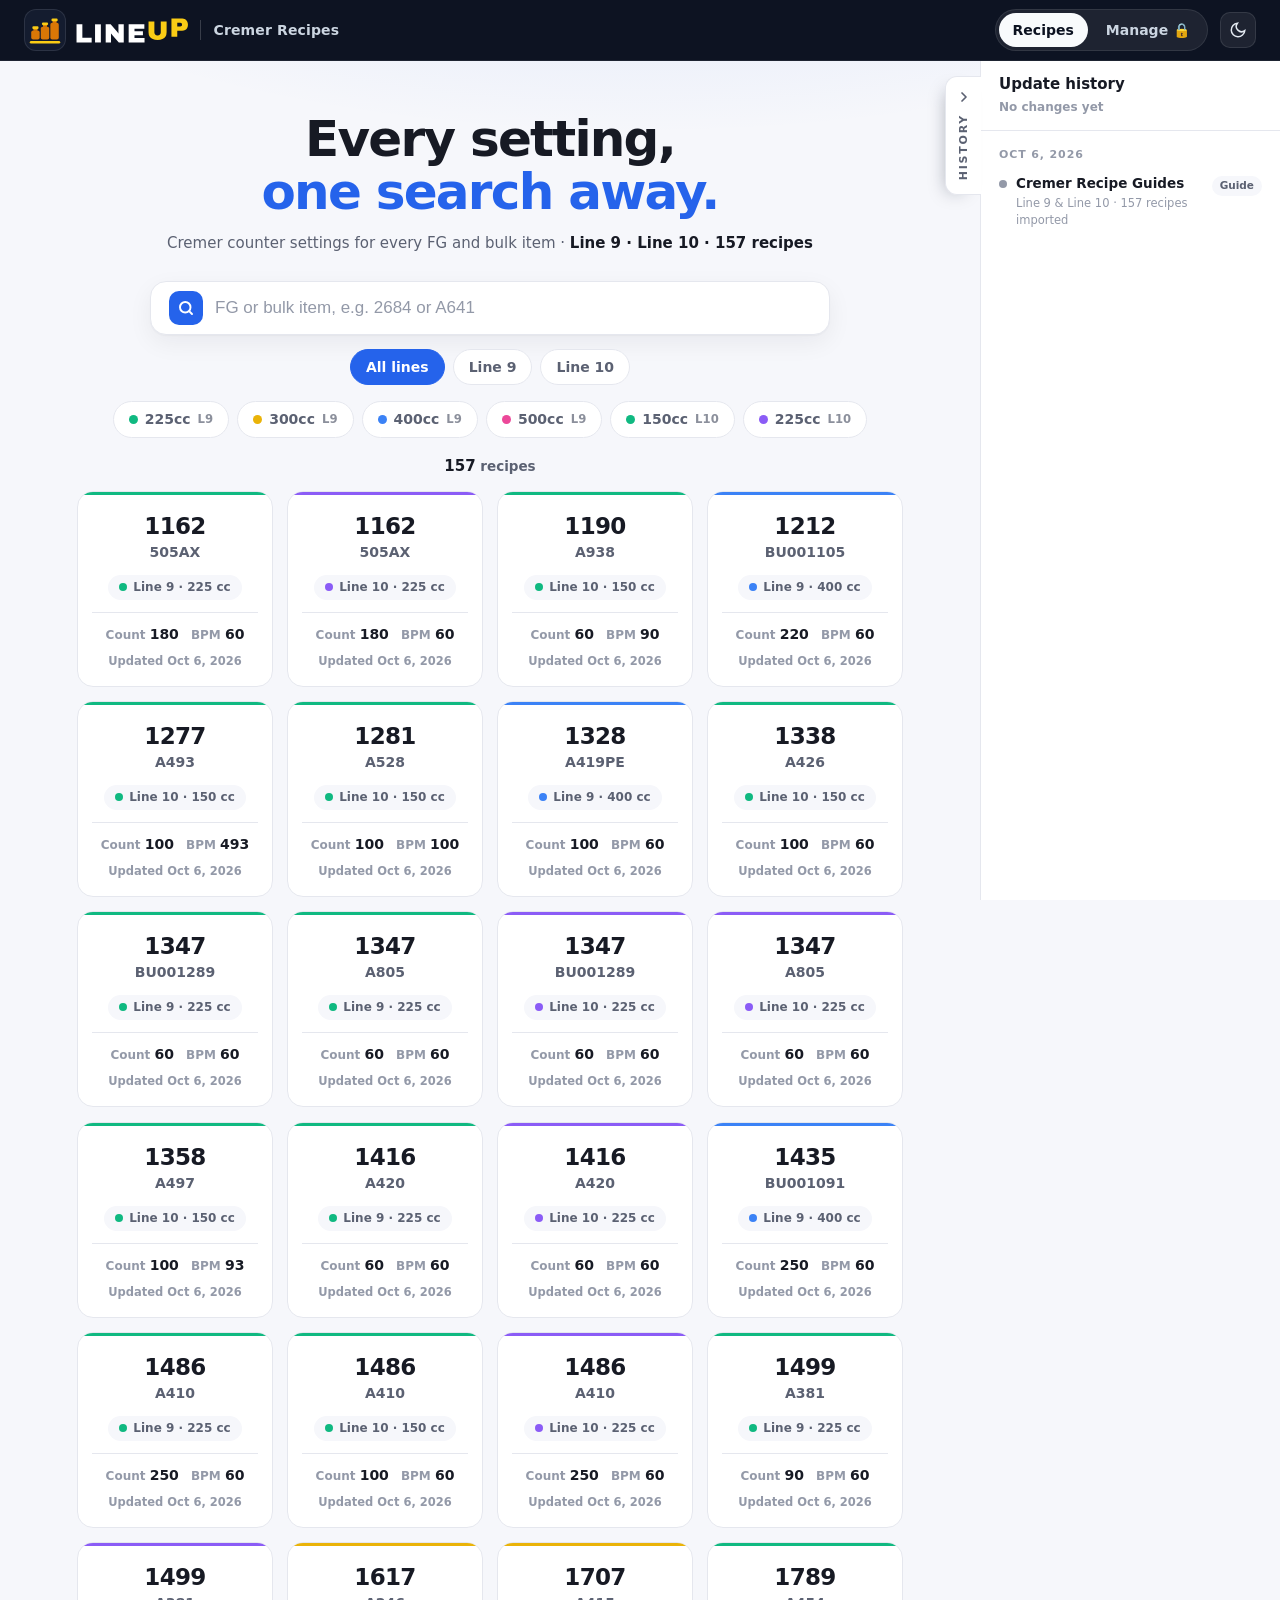
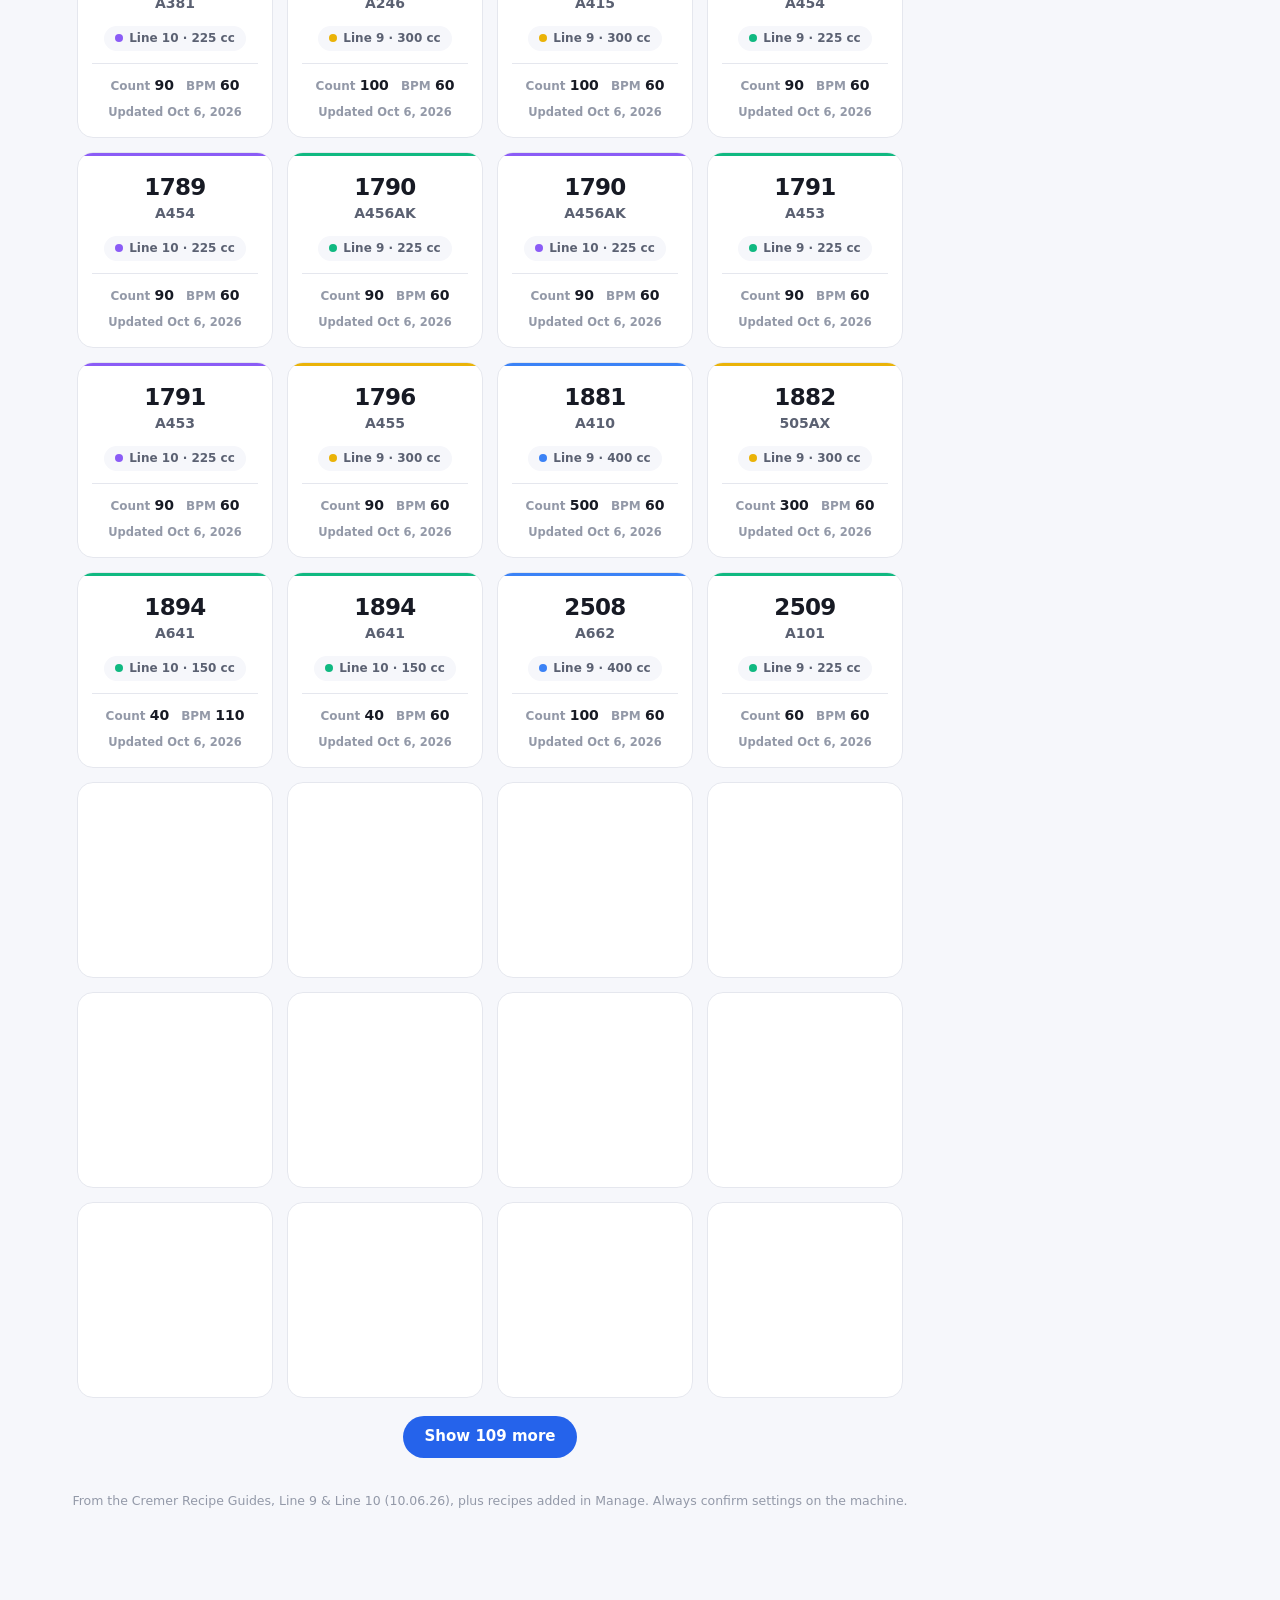
==== commit 2f1cc029: "Collapse the history panel to a pull tab instead of hiding it A small HISTORY tab with the change co" ====
--- a/cremer-recipes.html
+++ b/cremer-recipes.html
@@ -215,7 +215,16 @@
 .card .upd.recent::before{content:"";display:inline-block;width:6px;height:6px;border-radius:50%;background:var(--g1);margin-right:5px;vertical-align:1px}
 .note b{color:var(--ink2)}
 /* update history panel */
-.hist{display:none;flex-direction:column;background:var(--card);border:1px solid var(--line);border-radius:16px;box-shadow:var(--shadow);overflow:hidden;text-align:left}
+.hist{display:none;flex-direction:column;background:var(--card);border:1px solid var(--line);border-radius:16px;box-shadow:var(--shadow);overflow:visible;text-align:left}
+.h-wrap{flex:1;min-height:0;display:flex;flex-direction:column;overflow:hidden;border-radius:inherit}
+/* the pull tab on the panel's left edge: stays peeking out at the screen edge when the panel is collapsed */
+.hist-tab{position:absolute;left:-36px;top:18px;width:36px;padding:12px 0 14px;display:flex;flex-direction:column;align-items:center;gap:9px;
+  border:1px solid var(--line);border-right:0;border-radius:12px 0 0 12px;background:var(--glass);color:var(--ink2);box-shadow:-8px 6px 18px -10px rgba(15,23,42,.35);transition:color .15s}
+.hist-tab:hover{color:var(--g1)}
+.hist-tab svg{transform:rotate(180deg);transition:transform .34s cubic-bezier(.2,.8,.2,1)}
+.hist-tab .lbl{writing-mode:vertical-rl;transform:rotate(180deg);font-size:11px;font-weight:800;letter-spacing:.16em;text-transform:uppercase}
+.hist-tab .n{min-width:18px;height:18px;padding:0 5px;border-radius:999px;background:var(--g1);color:#fff;font-size:10.5px;font-weight:800;display:grid;place-items:center}
+.hist-tab .n:empty{display:none}
 .h-head{display:flex;justify-content:space-between;align-items:center;gap:10px;padding:13px 14px 11px;border-bottom:1px solid var(--line)}
 .h-head b{display:block;font-size:15px}.h-head small{font-size:12px;color:var(--ink3);font-weight:600}
 .h-close{width:30px;height:30px;border-radius:9px}
@@ -237,22 +246,19 @@
 .h-act.restored,.h-act.base{background:var(--bg);color:var(--ink2)}
 .h-more{margin:8px auto 2px;font-size:13px;padding:6px 14px}
 .h-foot{padding:10px 14px;border-top:1px solid var(--line);font-size:12px;color:var(--ink2);background:var(--bg)}
-.hist-fab{position:fixed;right:16px;bottom:16px;z-index:15;border:1px solid var(--line);background:var(--card);color:var(--ink);border-radius:999px;padding:10px 16px;font-weight:700;font-size:14px;box-shadow:0 8px 24px rgba(15,23,42,.16);transition:transform .12s}
-.hist-fab:active{transform:scale(.95)}
 @media (min-width:1180px){
   /* docked sidebar: full height on the right, under the top bar; the page is centred in the space left of it */
   .wrap,footer{margin-right:var(--side-now);transition:margin-right .34s cubic-bezier(.2,.8,.2,1)}
-  .hist-hidden{--side-now:0px}
+  .hist-hidden{--side-now:36px}
   .wrap{max-width:none;padding:0 28px}
   .wrap>section{max-width:1080px;margin:0 auto}
   .hist{display:flex;position:fixed;top:58px;right:0;bottom:0;width:var(--side);z-index:7;border:0;border-left:1px solid var(--line);border-radius:0;box-shadow:none;background:var(--glass);
-    transition:transform .34s cubic-bezier(.2,.8,.2,1),visibility 0s linear 0s}
-  .hist-hidden .hist{transform:translateX(100%);visibility:hidden;transition:transform .34s cubic-bezier(.2,.8,.2,1),visibility 0s linear .34s}
+    transition:transform .34s cubic-bezier(.2,.8,.2,1)}
+  .hist-hidden .hist{transform:translateX(100%)}
+  .hist-hidden .hist-tab svg{transform:none}
   .h-head{padding:16px 18px 12px}
   .h-list{padding:4px 10px 14px}
-  .h-close .x{display:none}.h-close .hide{display:block}
-  .hist-fab{opacity:0;transform:translateY(14px) scale(.96);pointer-events:none;transition:opacity .22s ease,transform .26s cubic-bezier(.2,.9,.3,1.3)}
-  .hist-hidden .hist-fab{opacity:1;transform:none;pointer-events:auto;transition-delay:.18s}
+  .h-close{display:none}
   /* app-style header: logo at the far left, tabs at the far right */
   .tb-in{max-width:none;padding:9px 24px}
   /* the pinned search strip spans the page area and meets the sidebar's edge */
@@ -261,9 +267,10 @@
 }
 @media (min-width:1500px){ :root{--side:330px} }
 @media (max-width:1179.98px){
-  .hist{display:flex;position:fixed;right:12px;top:70px;bottom:12px;width:min(340px,calc(100% - 24px));z-index:25;box-shadow:0 24px 60px rgba(15,23,42,.30);
-    transform:translateX(calc(100% + 24px));visibility:hidden;transition:transform .34s cubic-bezier(.2,.8,.2,1),visibility 0s linear .34s}
-  .hist.open{transform:none;visibility:visible;transition:transform .34s cubic-bezier(.2,.8,.2,1),visibility 0s}
+  .hist{display:flex;position:fixed;right:12px;top:70px;bottom:12px;width:min(340px,calc(100% - 60px));z-index:25;box-shadow:none;
+    transform:translateX(calc(100% + 12px));transition:transform .34s cubic-bezier(.2,.8,.2,1),box-shadow .34s cubic-bezier(.2,.8,.2,1)}
+  .hist.open{transform:none;box-shadow:0 24px 60px rgba(15,23,42,.30)}
+  .hist:not(.open) .hist-tab svg{transform:none}
   .h-close .hide{display:none}
 }
 
@@ -684,7 +691,7 @@
   .ps.lots .ps-kv{font-size:9px}
   html,body{background:#fff!important;color:#14161d}
   *{animation:none!important;transition:none!important;box-shadow:none!important;-webkit-print-color-adjust:exact;print-color-adjust:exact}
-  .bgfx,.topbar,.hist,.hist-fab,.wrap,footer,.scrim,.p-foot,.iconbtn,.toast,.sec.also-sec,.note,.p-tag,.sbanner{display:none!important}
+  .bgfx,.topbar,.hist,.wrap,footer,.scrim,.p-foot,.iconbtn,.toast,.sec.also-sec,.note,.p-tag,.sbanner{display:none!important}
   .print-only{display:block}
   body.print-sugg .panel,body.print-sugg .scrim{display:none!important}
   body.print-sugg .ps{display:block}
@@ -788,9 +795,8 @@
   <div id="results"></div>
   </section>
   <section id="viewManage" hidden></section>
-  <aside class="hist" id="hist" aria-label="Update history"></aside>
+  <aside class="hist" id="hist" aria-label="Update history"><button class="hist-tab" id="histTab" type="button" aria-controls="histBody" aria-expanded="true" title="Hide update history"><svg width="16" height="16" viewBox="0 0 24 24" fill="none" stroke="currentColor" stroke-width="2.6" stroke-linecap="round" stroke-linejoin="round" aria-hidden="true"><path d="m15 6-6 6 6 6"/></svg><span class="lbl">History</span><span class="n" id="histN"></span></button><div class="h-wrap" id="histBody"></div></aside>
 </div>
-<button class="hist-fab" id="histFab" type="button" aria-controls="hist">🕘 History</button>
 <footer>From the Cremer Recipe Guides, Line 9 &amp; Line 10 (10.06.26), plus recipes added in Manage. Always confirm settings on the machine.</footer>
 
 <div class="scrim" id="scrim"></div>
@@ -1312,7 +1318,8 @@
   const all = allHistory(), shown = histAll ? all : all.slice(0, 40);
   const days = []; shown.forEach(h=>{ const d=fmtDay(h.at); if(!days.length || days[days.length-1].d!==d) days.push({d, items:[]}); days[days.length-1].items.push(h); });
   const local = all.filter(h=>h.local).length;
-  $('#hist').innerHTML = `<div class="h-head"><div><b>Update history</b><small>${all.length ? all.length+' change'+(all.length>1?'s':'') : 'No changes yet'}</small></div>
+  $('#histN').textContent = all.length || '';
+  $('#histBody').innerHTML = `<div class="h-head"><div><b>Update history</b><small>${all.length ? all.length+' change'+(all.length>1?'s':'') : 'No changes yet'}</small></div>
       <button class="iconbtn h-close" id="histClose" aria-label="Hide history" title="Hide history"><span class="x">${CLOSE_SVG}</span><svg class="hide" width="16" height="16" viewBox="0 0 24 24" fill="none" stroke="currentColor" stroke-width="2.4" stroke-linecap="round" stroke-linejoin="round"><path d="m13 6 6 6-6 6"/><path d="M5 6v12"/></svg></button></div>
     <div class="h-list">
       ${days.map(g=>`<div class="h-day">${esc(g.d)}</div>${g.items.map(h=>`
@@ -1331,15 +1338,19 @@
 }
 $('#hist').addEventListener('click', e => {
   const b = e.target.closest('button'); if(!b) return;
-  if (b.id==='histClose' || b.closest('#histClose')){ if (wideHist()) setHistHidden(true); else $('#hist').classList.remove('open'); return; }
+  if (b.id==='histTab'){ toggleHist(); return; }
+  if (b.id==='histClose'){ $('#hist').classList.remove('open'); syncHist(); return; }
   if (b.id==='histMore'){ histAll=true; renderHistory(); return; }
-  if (b.dataset.hk){ const r=byKey[b.dataset.hk]; if(!r){ toast('That recipe was removed'); return; } $('#hist').classList.remove('open'); open(r.uid); }
+  if (b.dataset.hk){ const r=byKey[b.dataset.hk]; if(!r){ toast('That recipe was removed'); return; } $('#hist').classList.remove('open'); syncHist(); open(r.uid); }
 });
 const wideHist = () => matchMedia('(min-width:1180px)').matches;
-function setHistHidden(h){ document.documentElement.classList.toggle('hist-hidden', h); store.set('histHidden', h); }
-$('#histFab').onclick = () => { if (wideHist()) setHistHidden(false); else $('#hist').classList.toggle('open'); };
+const histCollapsed = () => wideHist() ? document.documentElement.classList.contains('hist-hidden') : !$('#hist').classList.contains('open');
+function syncHist(){ const c=histCollapsed(), t=$('#histTab'); $('#histBody').inert=c; t.setAttribute('aria-expanded', String(!c)); t.title = c ? 'Show update history' : 'Hide update history'; }
+function setHistHidden(h){ document.documentElement.classList.toggle('hist-hidden', h); store.set('histHidden', h); syncHist(); }
+function toggleHist(){ if (wideHist()) setHistHidden(!document.documentElement.classList.contains('hist-hidden')); else { $('#hist').classList.toggle('open'); syncHist(); } }
+matchMedia('(min-width:1180px)').addEventListener('change', syncHist);
 requestAnimationFrame(()=>requestAnimationFrame(()=>document.documentElement.classList.remove('no-anim')));
-renderHistory();
+renderHistory(); syncHist();
 /* the search strip gets its background once it is pinned under the top bar — watched with an
    IntersectionObserver instead of measuring the page on every scroll event */
 const stk=$('.sticky'), sentinel=document.createElement('div'); sentinel.style.cssText='height:1px;margin-bottom:-1px'; stk.before(sentinel);
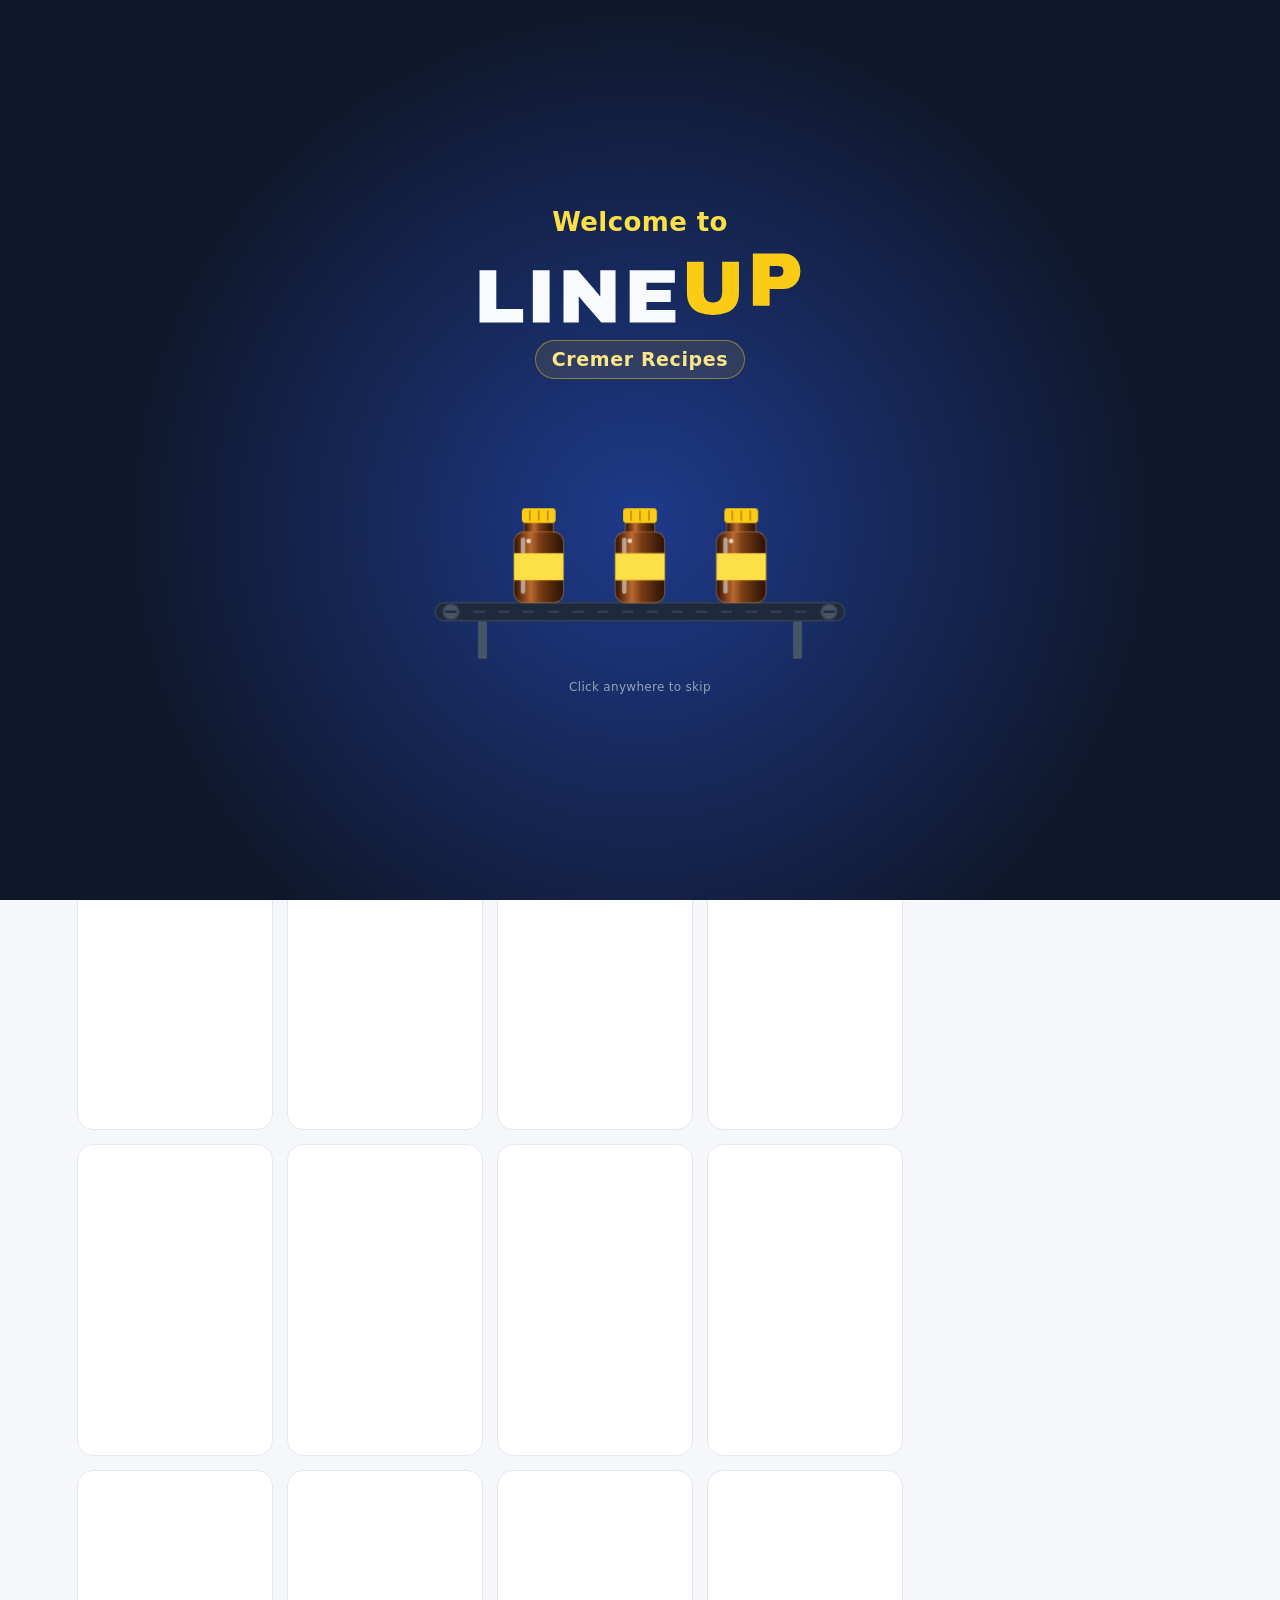
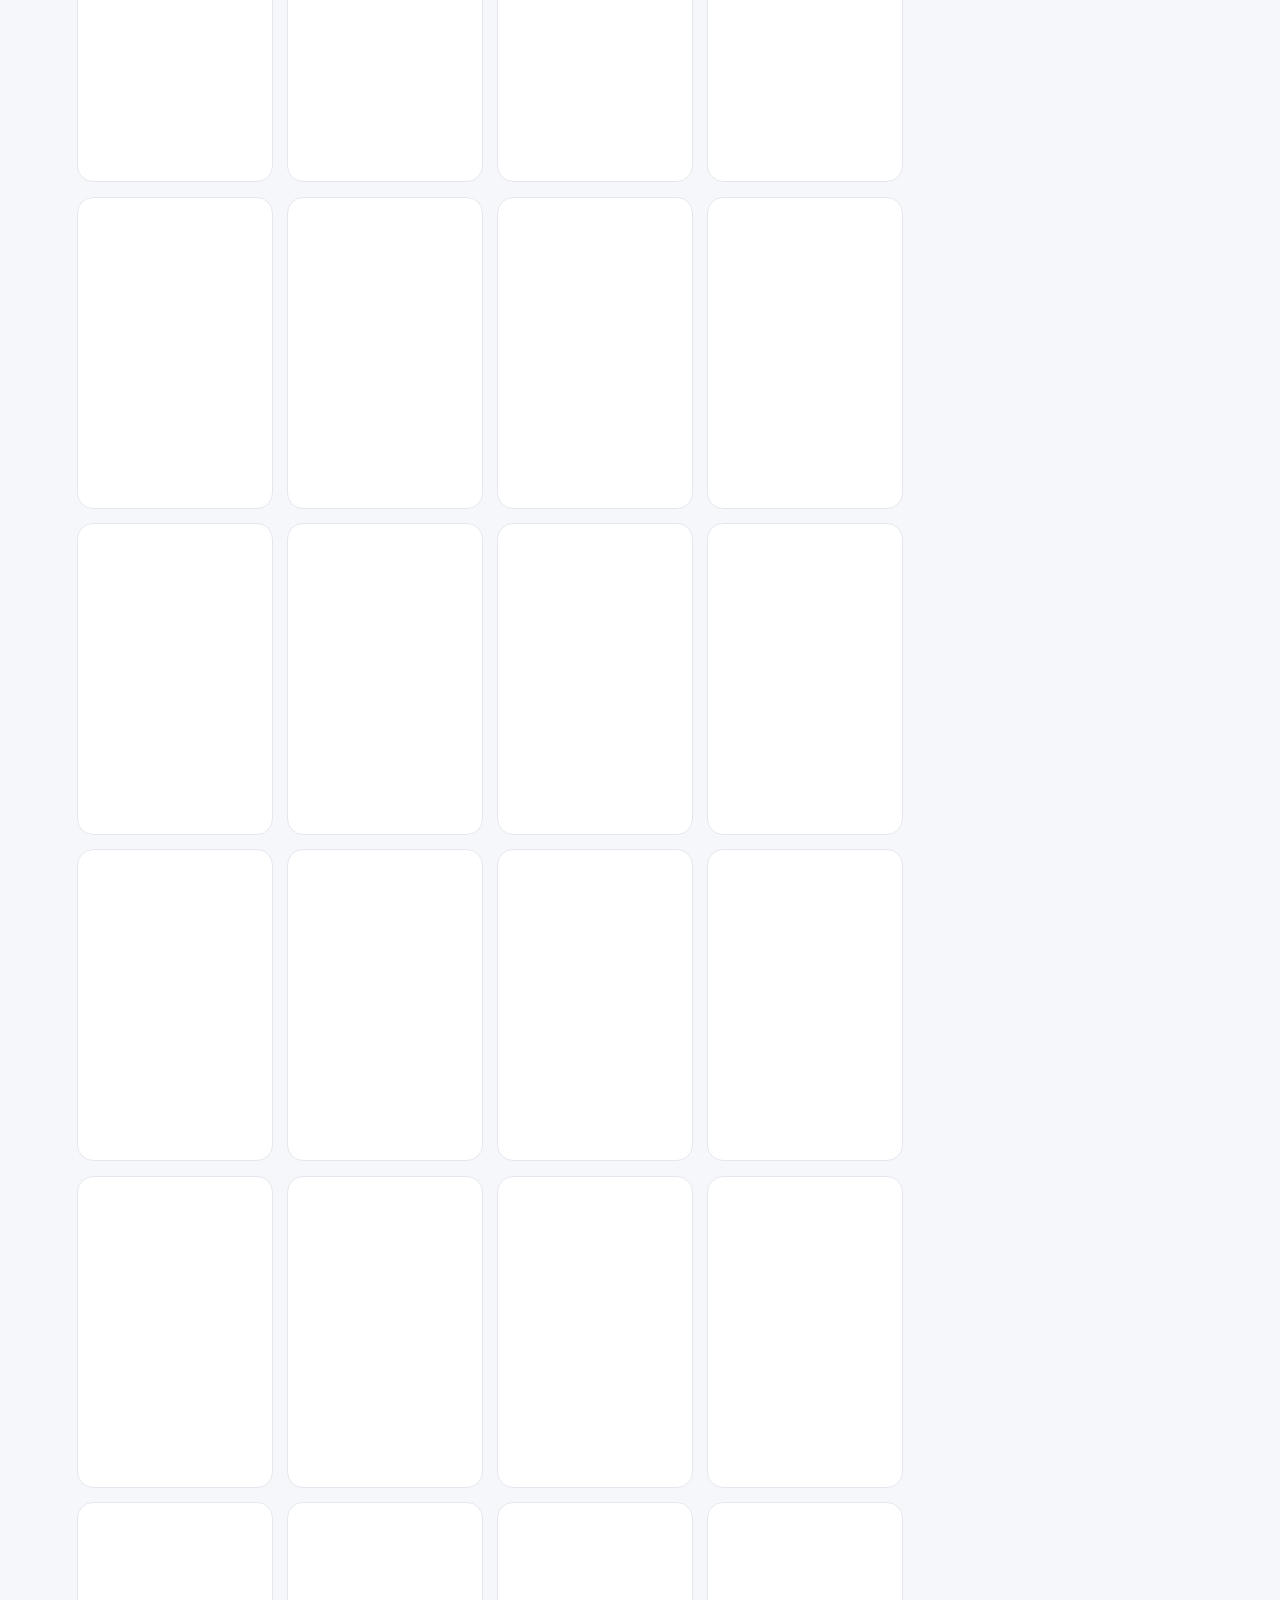
==== commit a0d4f462: "Peek the history panel on opening, then collapse it Each time the app opens, the history shows for a" ====
--- a/cremer-recipes.html
+++ b/cremer-recipes.html
@@ -7,7 +7,6 @@
 <link rel="icon" href="data:image/svg+xml,%3Csvg%20xmlns%3D%22http%3A%2F%2Fwww.w3.org%2F2000%2Fsvg%22%20viewBox%3D%220%200%2064%2064%22%3E%3Crect%20width%3D%2264%22%20height%3D%2264%22%20rx%3D%2215%22%20fill%3D%22%23141c2f%22%2F%3E%3Cg%20transform%3D%22translate%284%203%29%20scale%28.875%29%22%3E%3Crect%20x%3D%227.5%22%20y%3D%2233%22%20width%3D%2215%22%20height%3D%2216%22%20rx%3D%223.5%22%20fill%3D%22%23d97706%22%2F%3E%3Crect%20x%3D%2211.5%22%20y%3D%2230%22%20width%3D%227%22%20height%3D%223.5%22%20fill%3D%22%23d97706%22%2F%3E%3Crect%20x%3D%229.5%22%20y%3D%2225.5%22%20width%3D%2211%22%20height%3D%225%22%20rx%3D%222%22%20fill%3D%22%23facc15%22%2F%3E%3Crect%20x%3D%2224.5%22%20y%3D%2226%22%20width%3D%2215%22%20height%3D%2223%22%20rx%3D%223.5%22%20fill%3D%22%23d97706%22%2F%3E%3Crect%20x%3D%2228.5%22%20y%3D%2223%22%20width%3D%227%22%20height%3D%223.5%22%20fill%3D%22%23d97706%22%2F%3E%3Crect%20x%3D%2226.5%22%20y%3D%2218.5%22%20width%3D%2211%22%20height%3D%225%22%20rx%3D%222%22%20fill%3D%22%23facc15%22%2F%3E%3Crect%20x%3D%2241.5%22%20y%3D%2219%22%20width%3D%2215%22%20height%3D%2230%22%20rx%3D%223.5%22%20fill%3D%22%23d97706%22%2F%3E%3Crect%20x%3D%2245.5%22%20y%3D%2216%22%20width%3D%227%22%20height%3D%223.5%22%20fill%3D%22%23d97706%22%2F%3E%3Crect%20x%3D%2243.5%22%20y%3D%2211.5%22%20width%3D%2211%22%20height%3D%225%22%20rx%3D%222%22%20fill%3D%22%23facc15%22%2F%3E%3Crect%20x%3D%225%22%20y%3D%2251.5%22%20width%3D%2254%22%20height%3D%224.5%22%20rx%3D%222.25%22%20fill%3D%22%23facc15%22%2F%3E%3C%2Fg%3E%3C%2Fsvg%3E">
 <script>/* intro: plays every time the app is opened (never with reduced motion) */
 try{ if(!matchMedia('(prefers-reduced-motion: reduce)').matches) document.documentElement.classList.add('intro-on'); }catch(e){}
-try{ if(localStorage.getItem('cremer.histHidden')==='true') document.documentElement.classList.add('hist-hidden'); }catch(e){}
 document.documentElement.classList.add('no-anim');</script>
 <meta name="description" content="Look up Cremer counter settings by FG item or bulk item.">
 <style>
@@ -810,8 +809,9 @@
 const PAGE_SRC = (()=>{ const c=document.documentElement.cloneNode(true); c.classList.remove('intro-on','hist-hidden','no-anim'); if(!c.classList.length) c.removeAttribute('class'); return '<!doctype html>\n'+c.outerHTML; })();
 /* intro (same as LineUp): 2.6 s, then a 0.45 s fade; a click or any key skips it (0.2 s fade) */
 (()=>{ const root=document.documentElement, el=document.getElementById('intro'); if(!el) return;
-  if(!root.classList.contains('intro-on')){ el.remove(); return; }
-  let t; const end=()=>{ root.classList.remove('intro-on'); el.remove(); removeEventListener('keydown',skip,true); };
+  const done=()=>{ window.__introDone=true; dispatchEvent(new Event('introdone')); };
+  if(!root.classList.contains('intro-on')){ el.remove(); done(); return; }
+  let t; const end=()=>{ root.classList.remove('intro-on'); el.remove(); removeEventListener('keydown',skip,true); done(); };
   const go=(cls,ms)=>{ clearTimeout(t); el.classList.add(cls); t=setTimeout(end,ms); };
   const skip=e=>{ if(e){ e.preventDefault(); e.stopPropagation(); } if(!el.classList.contains('skipping')&&!el.classList.contains('leaving')) go('skipping',200); };
   t=setTimeout(()=>go('leaving',450),2600); el.addEventListener('click',()=>skip()); addEventListener('keydown',skip,true);
@@ -1346,11 +1346,20 @@
 const wideHist = () => matchMedia('(min-width:1180px)').matches;
 const histCollapsed = () => wideHist() ? document.documentElement.classList.contains('hist-hidden') : !$('#hist').classList.contains('open');
 function syncHist(){ const c=histCollapsed(), t=$('#histTab'); $('#histBody').inert=c; t.setAttribute('aria-expanded', String(!c)); t.title = c ? 'Show update history' : 'Hide update history'; }
-function setHistHidden(h){ document.documentElement.classList.toggle('hist-hidden', h); store.set('histHidden', h); syncHist(); }
+function setHistHidden(h){ document.documentElement.classList.toggle('hist-hidden', h); syncHist(); }
 function toggleHist(){ if (wideHist()) setHistHidden(!document.documentElement.classList.contains('hist-hidden')); else { $('#hist').classList.toggle('open'); syncHist(); } }
 matchMedia('(min-width:1180px)').addEventListener('change', syncHist);
 requestAnimationFrame(()=>requestAnimationFrame(()=>document.documentElement.classList.remove('no-anim')));
 renderHistory(); syncHist();
+/* on opening the app: show the history for a moment (after the intro), then tuck it into its pull tab.
+   Pointing at, tapping or tabbing into the panel first keeps it open. */
+(()=>{ const hist=$('#hist'); let t, keep=false;
+  const stay=()=>{ keep=true; clearTimeout(t); };
+  hist.addEventListener('pointerenter', stay, {once:true}); hist.addEventListener('focusin', stay, {once:true});
+  const peek=()=>{ if(keep) return; if(!wideHist()){ hist.classList.add('open'); syncHist(); }
+    t=setTimeout(()=>{ if(keep) return; if(wideHist()) setHistHidden(true); else { hist.classList.remove('open'); syncHist(); } }, 1500); };
+  if (window.__introDone) peek(); else addEventListener('introdone', peek, {once:true});
+})();
 /* the search strip gets its background once it is pinned under the top bar — watched with an
    IntersectionObserver instead of measuring the page on every scroll event */
 const stk=$('.sticky'), sentinel=document.createElement('div'); sentinel.style.cssText='height:1px;margin-bottom:-1px'; stk.before(sentinel);
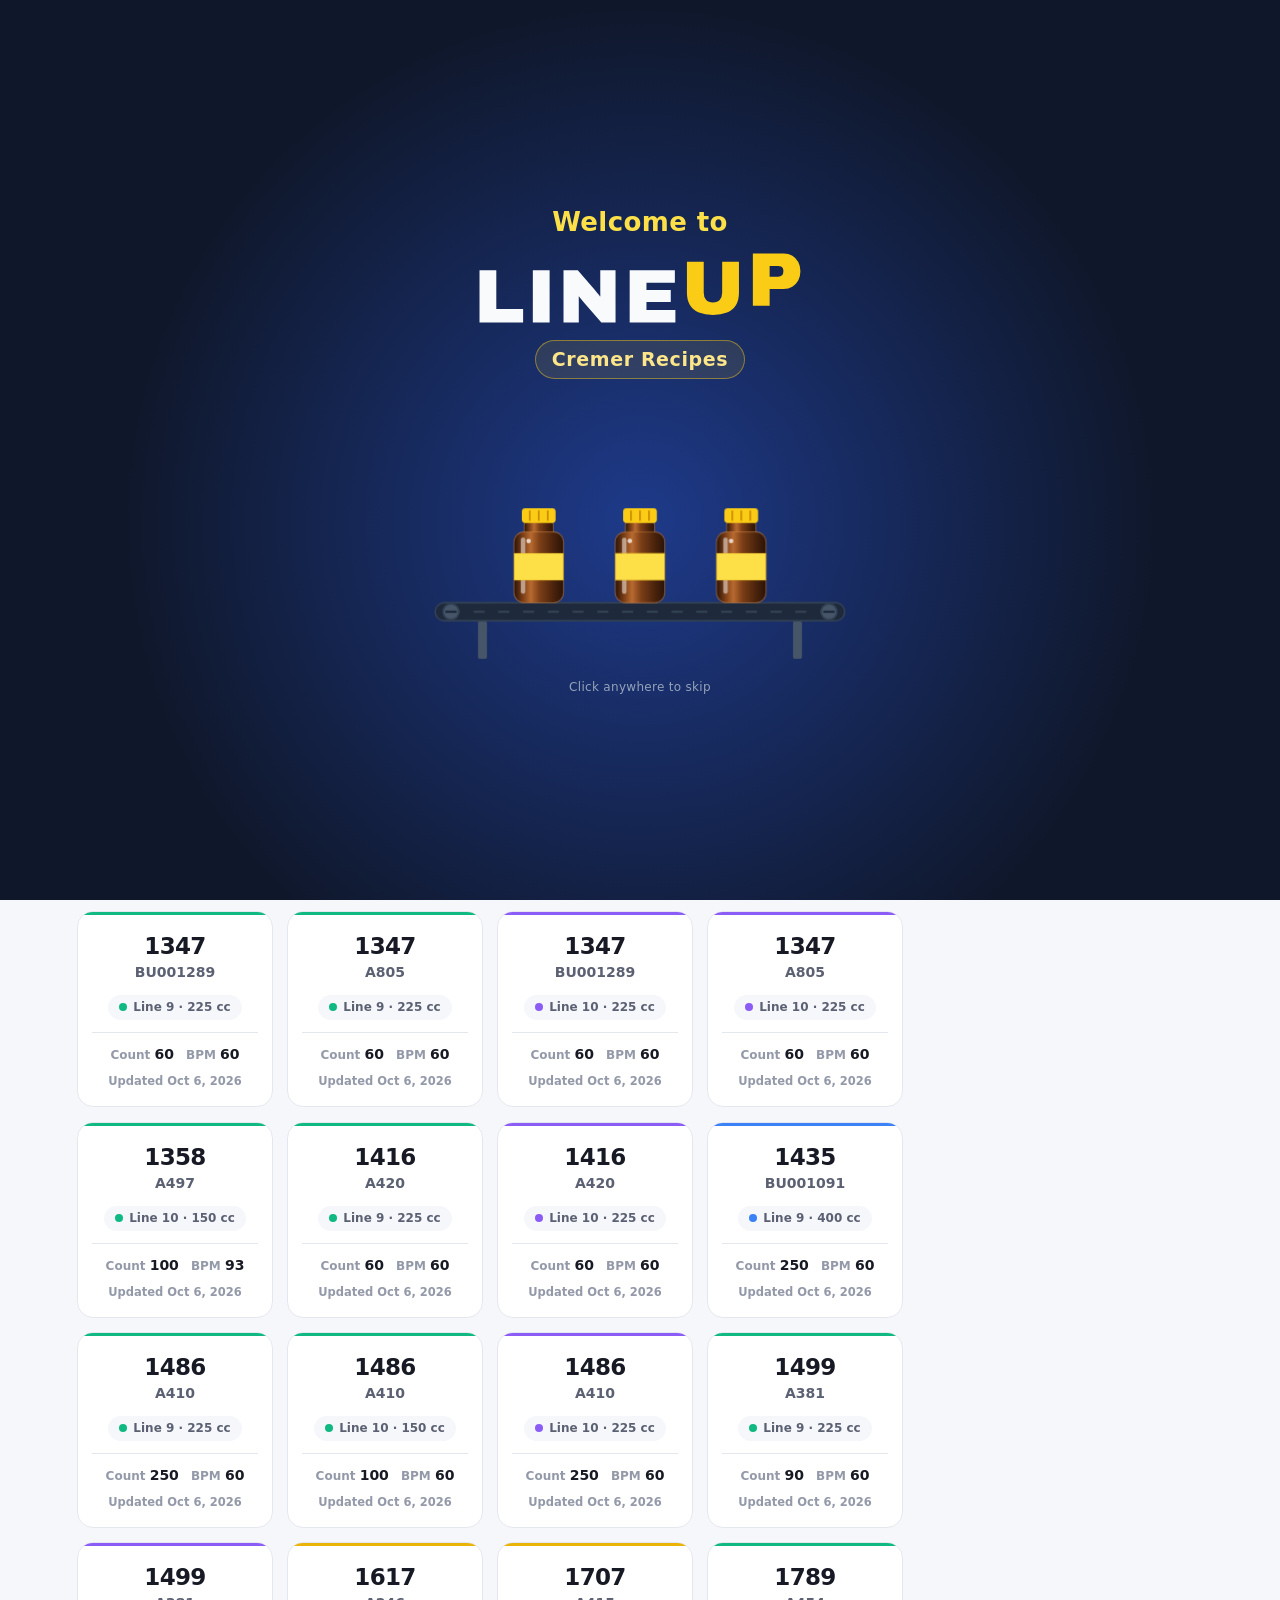
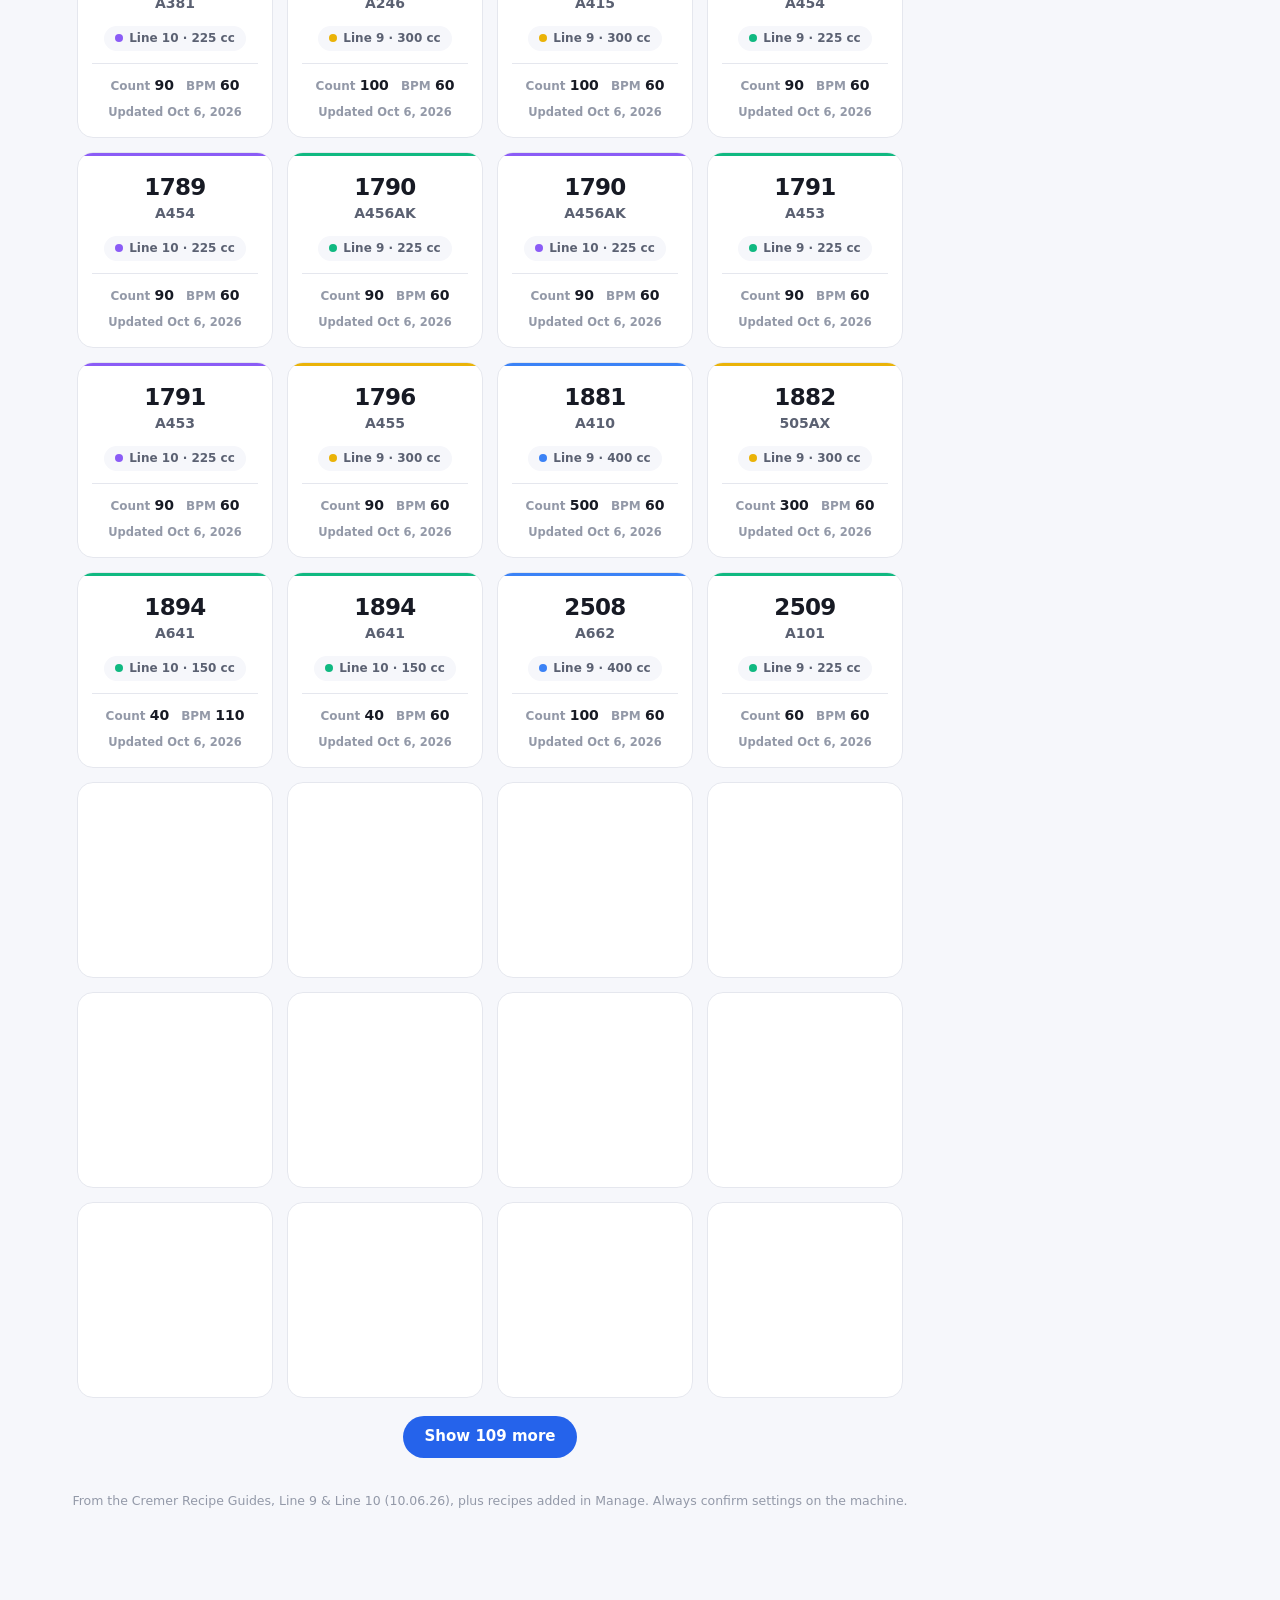
==== commit 31caf0f8: "Stop remembering the name on the suggestion sheet The name box was filled in from the last name prin" ====
--- a/cremer-recipes.html
+++ b/cremer-recipes.html
@@ -849,6 +849,7 @@
   b.appendChild(s); setTimeout(()=>s.remove(),600);
 });
 
+try{ localStorage.removeItem('cremer.name'); }catch(e){}
 /* theme */
 const th = store.get('theme',null); if (th) document.documentElement.dataset.theme = th;
 $('#theme').onclick = () => {
@@ -1063,7 +1064,7 @@
   const r = byUid[uid];
   let h = headHtml(r) + `<div class="p-body">
     <div class="hint"><b>Have better settings?</b> Change the values you think should be different, then print the sheet and give it to your supervisor.</div>
-    <label class="field"><span>Your name and shift (Optional)</span><input class="inp" id="sName" maxlength="60" autocomplete="name" placeholder="e.g. Maria, 2nd shift" value="${esc(store.get('name',''))}"></label>`;
+    <label class="field"><span>Your name and shift (Optional)</span><input class="inp" id="sName" maxlength="60" autocomplete="off" placeholder="e.g. Maria, 2nd shift"></label>`;
   GROUPS.forEach(g=>{ h += `<div class="sec"><h3>${esc(g)}</h3><div class="box">${FIELDS.filter(f=>f.group===g).map(f=>settingControl(f,r[f.key],r[f.key])).join('')}</div></div>`; });
   h += `<label class="field"><span>Why is it better? (optional)</span><textarea class="inp" id="sNote" rows="3" maxlength="500" placeholder="e.g. fewer rejects, bottles stopped jamming at the gate"></textarea></label></div>
     <div class="p-foot"><button class="btn" id="sCancel">Cancel</button><button class="btn primary grow" id="sPrint" disabled>Change a value first</button></div>`;
@@ -1083,10 +1084,10 @@
   $('#sCancel').onclick=()=>{ if(!p.dataset.dirty || confirm('Discard your changes?')) open(uid); };
   $('#sPrint').onclick=()=>{
     const ch=changes(); if(!ch.length) return;
-    const name=$('#sName').value.trim(); if (name) store.set('name',name);
+    const name=$('#sName').value.trim();
     printSuggestion(r, ch, name, $('#sNote').value.trim());
   };
-  setTimeout(()=>{ const n=$('#sName'); (n.value?p.querySelector('.vin'):n).focus({preventScroll:true}); },60);
+  setTimeout(()=>{ $('#sName').focus({preventScroll:true}); },60);
 }
 function printSuggestion(r, ch, name, note){
   const old=$('#printSheet'); if (old) old.remove();
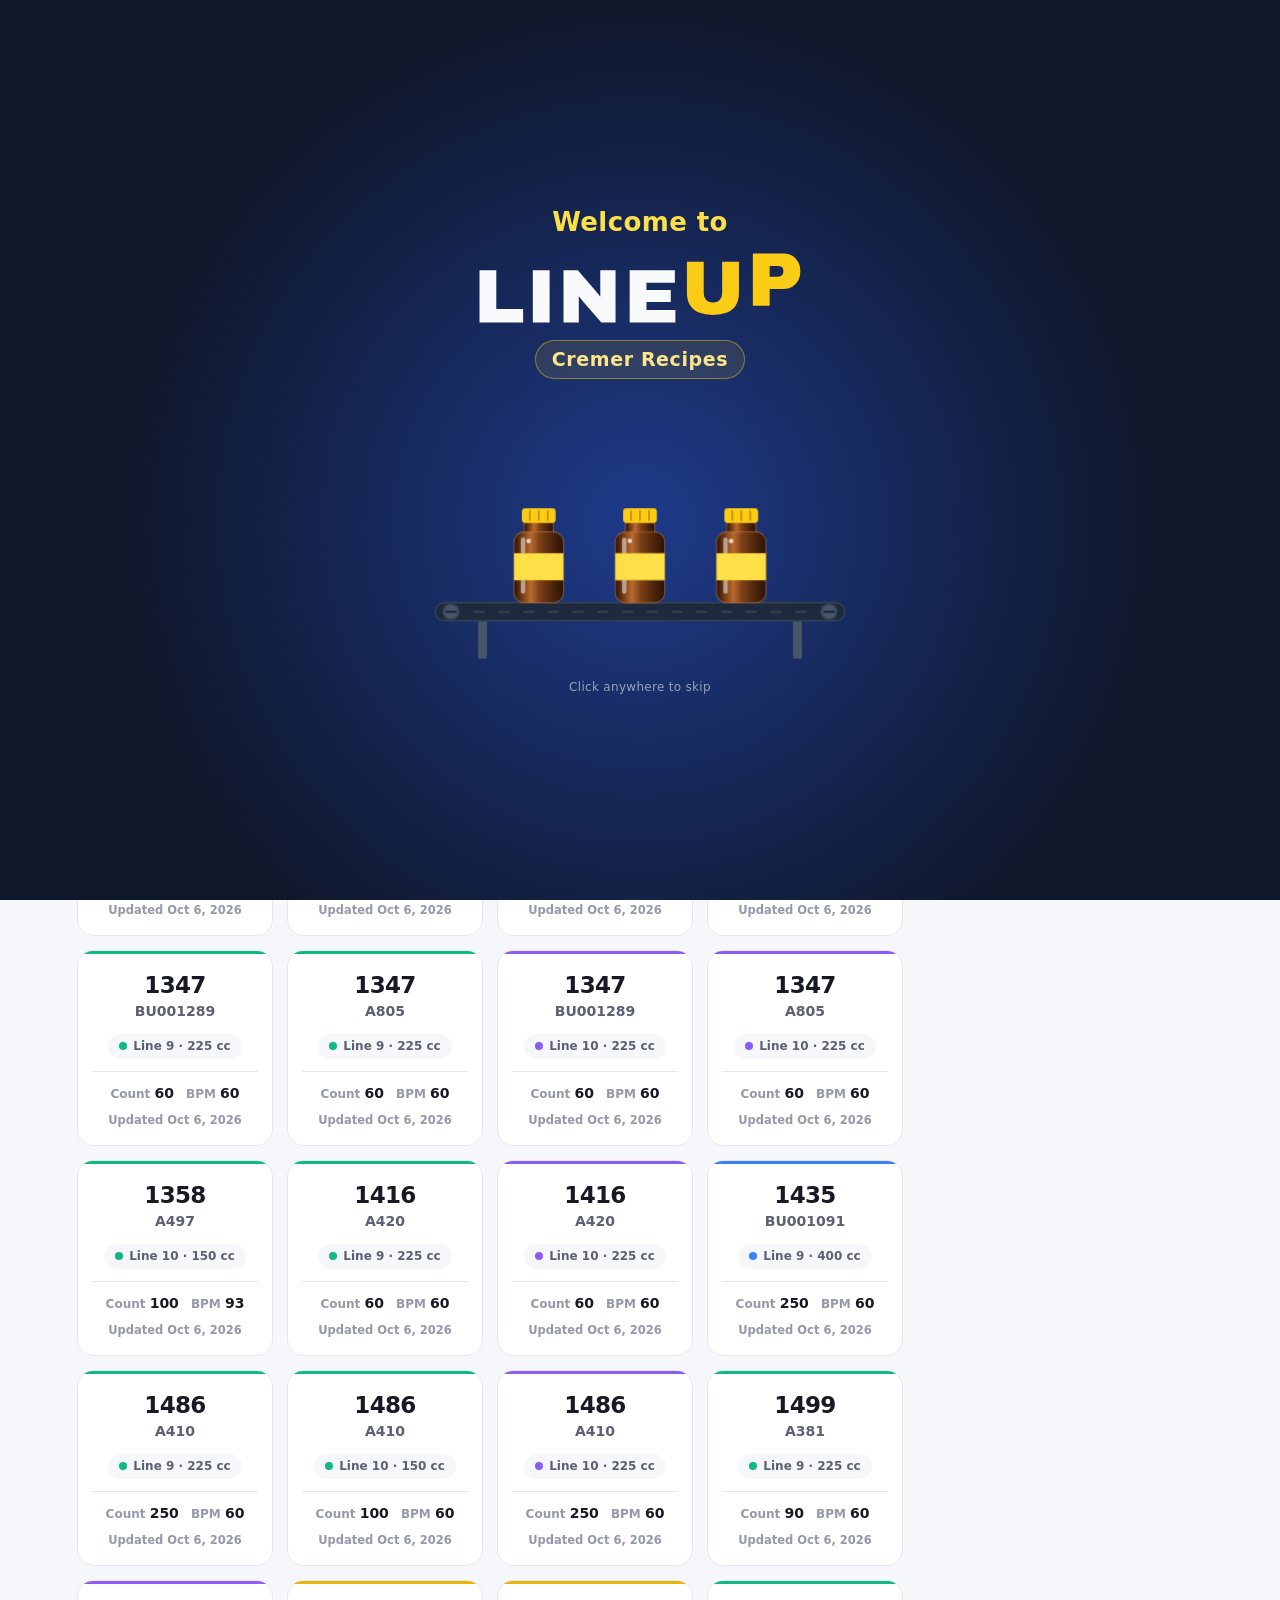
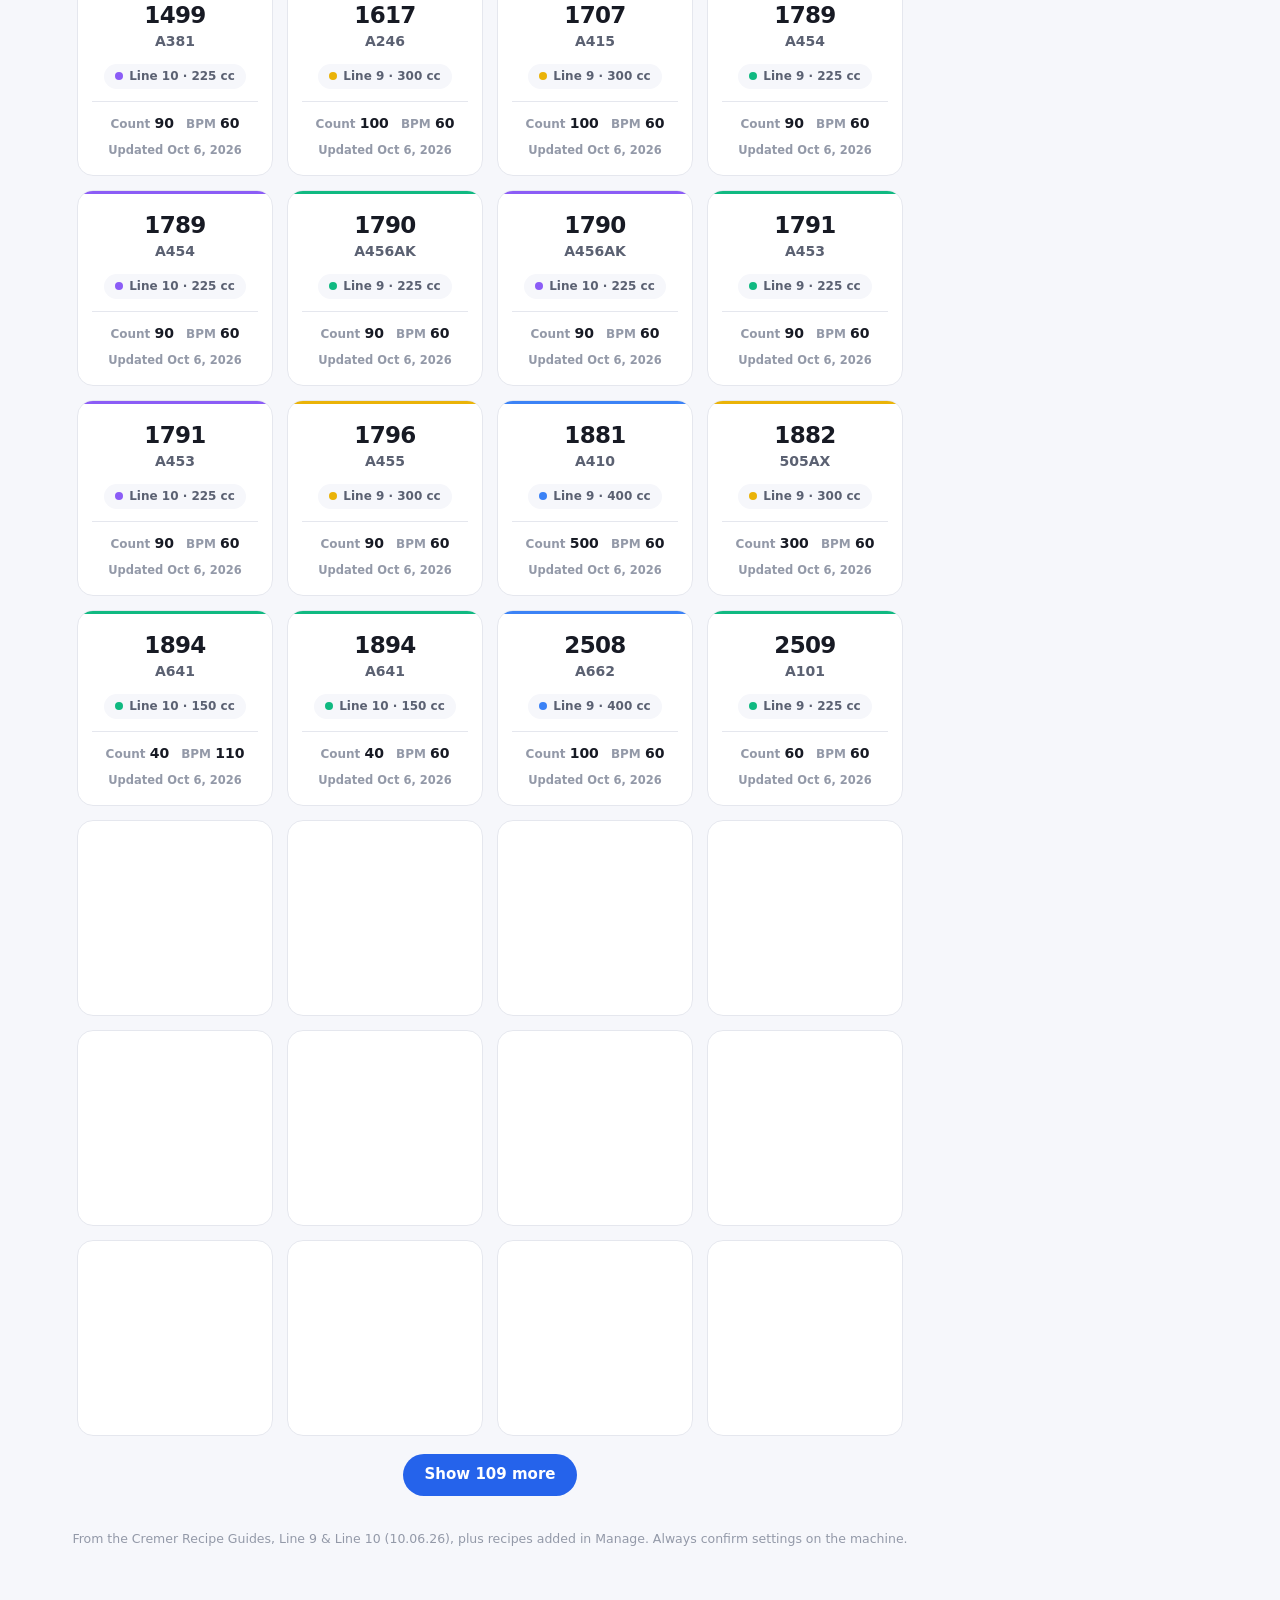
==== commit cc3cf333: "Add a short How to use guide A ? button in the top bar (and a link under the headline on small phone" ====
--- a/cremer-recipes.html
+++ b/cremer-recipes.html
@@ -312,6 +312,25 @@
   .panel.view .keys{grid-template-columns:repeat(2,1fr);gap:8px}
   .panel.view .key b{font-size:28px}
 }
+
+/* quick "How to use" guide */
+header.topbar .help-btn{font-size:17px;font-weight:800;line-height:1}
+.guide[hidden]{display:none!important}
+.g-box{max-width:480px;max-height:calc(100dvh - 32px);overflow:auto;padding:20px 20px 18px}
+.g-head{display:flex;justify-content:space-between;align-items:center;margin-bottom:8px}
+.g-head h2{margin:0;font-size:21px}
+.g-x{width:34px;height:34px;border-radius:10px;font-size:15px}
+.g-list{list-style:none;margin:0;padding:0;display:grid;gap:4px}
+.g-list li{display:flex;gap:12px;align-items:flex-start;padding:10px 10px;border-radius:12px;background:var(--card);border:1px solid var(--line)}
+.g-ico{flex:none;width:36px;height:36px;border-radius:10px;display:grid;place-items:center;font-size:19px;background:color-mix(in srgb,var(--g1) 10%,var(--card))}
+.g-t{display:block;font-size:15px;margin:1px 0 2px}
+.g-list li p{margin:0;font-size:13.5px;color:var(--ink2);line-height:1.45}
+.g-list p b{color:var(--ink)}
+.g-sup{margin:14px 2px 6px;font-size:11.5px;font-weight:800;letter-spacing:.1em;text-transform:uppercase;color:var(--ink3)}
+.g-tip{margin:12px 0 14px;padding:10px 12px;border-radius:12px;background:color-mix(in srgb,var(--ok) 12%,var(--card));color:var(--ink);font-size:13.5px;font-weight:600}
+.hero-help{display:inline-block;margin-top:10px;border:0;background:none;padding:4px 6px;color:var(--g1);font-weight:700;font-size:14px;cursor:pointer}
+.hero-help:hover{text-decoration:underline}
+@media (max-width:400px){ header.topbar .help-btn{display:none} }
 
 /* tabs + suggestions */
 .tabs{display:flex;gap:4px;margin:0 auto 14px;background:var(--card);border:1px solid var(--line);border-radius:999px;padding:4px;width:max-content;box-shadow:var(--shadow)}
@@ -774,13 +793,14 @@
 <header class="topbar"><div class="tb-in">
   <div class="tb-brand"><span class="tb-tile"><svg class="tb-mark" viewBox="0 0 64 64" aria-hidden="true"><rect x="7.5" y="33" width="15" height="16" rx="3.5" fill="#d97706"/><rect x="11.5" y="30" width="7" height="3.5" fill="#d97706"/><rect x="9.5" y="25.5" width="11" height="5" rx="2" fill="#facc15"/><rect x="24.5" y="26" width="15" height="23" rx="3.5" fill="#d97706"/><rect x="28.5" y="23" width="7" height="3.5" fill="#d97706"/><rect x="26.5" y="18.5" width="11" height="5" rx="2" fill="#facc15"/><rect x="41.5" y="19" width="15" height="30" rx="3.5" fill="#d97706"/><rect x="45.5" y="16" width="7" height="3.5" fill="#d97706"/><rect x="43.5" y="11.5" width="11" height="5" rx="2" fill="#facc15"/><rect x="5" y="51.5" width="54" height="4.5" rx="2.25" fill="#facc15"/></svg></span><div class="tb-text"><svg class="tb-wordmark" viewBox="5.4 -92.8 426.5 94.8" role="img" aria-label="LineUp"><path d="M7.4 0.0V-68.8H29.5V-17.6H64.8V0.0Z" fill="currentColor"/><path d="M77.60000000000001 0.0V-68.8H99.7V0.0Z" fill="currentColor"/><path d="M118.0 0.0V-68.8H136.8L158.2 -44.1Q159.1 -43.1 160.6 -41.2Q162.1 -39.300000000000004 163.64999999999998 -37.35Q165.2 -35.4 166.0 -34.2L166.5 -34.4Q166.4 -37.2 166.4 -39.95Q166.4 -42.7 166.4 -44.1V-68.8H186.5V0.0H167.8L143.7 -27.5Q142.0 -29.5 140.8 -31.150000000000002Q139.6 -32.800000000000004 138.5 -34.300000000000004L138.0 -34.1Q138.1 -32.2 138.1 -30.300000000000004Q138.1 -28.400000000000002 138.1 -27.5V0.0Z" fill="currentColor"/><path d="M205.1 0.0V-68.8H264.6V-52.300000000000004H227.20000000000002V-42.800000000000004H259.2V-27.0H227.20000000000002V-16.5H265.3V0.0Z" fill="currentColor"/><path d="M314.8 -9.8Q304.0 -9.8 296.35 -13.05Q288.70000000000005 -16.3 284.6 -22.75Q280.5 -29.2 280.5 -38.7V-79.8H302.6V-39.0Q302.6 -33.5 305.6 -29.9Q308.6 -26.3 314.70000000000005 -26.3Q320.8 -26.3 323.85 -29.9Q326.90000000000003 -33.5 326.90000000000003 -39.0V-79.8H349.0V-38.7Q349.0 -29.2 344.95000000000005 -22.75Q340.90000000000003 -16.3 333.25 -13.05Q325.6 -9.8 314.8 -9.8Z" fill="var(--wm-gold,#facc15)"/><path d="M367.3 -22.0V-90.8H407.90000000000003Q414.40000000000003 -90.8 419.35 -87.85Q424.30000000000007 -84.9 427.1 -79.7Q429.90000000000003 -74.5 429.90000000000003 -67.6Q429.90000000000003 -60.5 427.05000000000007 -55.25Q424.20000000000005 -50.0 419.25000000000006 -47.1Q414.30000000000007 -44.2 407.90000000000003 -44.2H389.40000000000003V-22.0ZM389.40000000000003 -60.300000000000004H400.50000000000006Q404.00000000000006 -60.300000000000004 405.75000000000006 -62.10000000000001Q407.50000000000006 -63.900000000000006 407.50000000000006 -67.4Q407.50000000000006 -69.80000000000001 406.75000000000006 -71.35000000000001Q406.00000000000006 -72.9 404.45000000000005 -73.7Q402.90000000000003 -74.5 400.50000000000006 -74.5H389.40000000000003Z" fill="var(--wm-gold,#facc15)"/></svg><div class="tb-sub">Cremer Recipes</div></div></div>
   <nav class="tabs"><button data-tab="recipes" class="on">Recipes</button><button data-tab="manage">Manage 🔒</button></nav>
+  <button class="iconbtn help-btn" id="helpBtn" type="button" aria-label="How to use this app" title="How to use">?</button>
   <button class="iconbtn" id="theme" aria-label="Switch light / dark">
       <svg width="18" height="18" viewBox="0 0 24 24" fill="none" stroke="currentColor" stroke-width="2" stroke-linecap="round"><path d="M21 12.8A9 9 0 1 1 11.2 3a7 7 0 0 0 9.8 9.8z"/></svg>
   </button>
 </div></header>
 <div class="wrap">
   <section id="viewRecipes">
-  <div class="hero"><h1>Every setting,<br><span>one search away.</span></h1><p>Cremer counter settings for every FG and bulk item · <span id="badgeT">Line 9 · Line 10</span></p></div>
+  <div class="hero"><h1>Every setting,<br><span>one search away.</span></h1><p>Cremer counter settings for every FG and bulk item · <span id="badgeT">Line 9 · Line 10</span></p><button class="hero-help" id="heroHelp" type="button">New here? How to use →</button></div>
   <div class="sticky">
     <label class="search" id="sw">
       <span class="sicon"><svg width="18" height="18" viewBox="0 0 24 24" fill="none" stroke="currentColor" stroke-width="2.6" stroke-linecap="round"><circle cx="11" cy="11" r="7"/><path d="m20 20-3.5-3.5"/></svg></span>
@@ -801,6 +821,14 @@
 <div class="scrim" id="scrim"></div>
 <aside class="panel" id="panel" role="dialog" aria-label="Recipe settings" aria-hidden="true"></aside>
 
+<div class="pw-modal guide" id="guide" hidden role="dialog" aria-modal="true" aria-labelledby="guideTitle"><div class="pw-box g-box">
+  <div class="g-head"><h2 id="guideTitle">How to use</h2><button class="iconbtn g-x" id="guideX" type="button" aria-label="Close">✕</button></div>
+  <ol class="g-list"><li><span class="g-ico" aria-hidden="true">🔎</span><div><b class="g-t">1. Find a recipe</b><p>Type the FG or bulk number in the search box, e.g. <b>2684</b> or <b>A641</b>. Or tap a line or bottle size to narrow the list.</p></div></li><li><span class="g-ico" aria-hidden="true">👆</span><div><b class="g-t">2. Open it</b><p>Tap a recipe card. The four big numbers at the top are the main settings; everything else is below.</p></div></li><li><span class="g-ico" aria-hidden="true">🖨️</span><div><b class="g-t">3. Print it</b><p>Tap <b>Print</b> for a one-page sheet. For colour, turn on <b>Background graphics</b> in the print settings.</p></div></li><li><span class="g-ico" aria-hidden="true">💡</span><div><b class="g-t">4. Have better settings?</b><p>Tap <b>Have better settings?</b>, change the numbers, add your name and shift, tap <b>Print</b> and give the sheet to your supervisor. Don’t change the machine until it’s approved.</p></div></li><li><span class="g-ico" aria-hidden="true">🕘</span><div><b class="g-t">5. What changed?</b><p>The <b>History</b> tab on the right edge shows which recipes changed and when. Tap it to open or close.</p></div></li></ol>
+  <div class="g-sup">Supervisors only</div>
+  <ol class="g-list" start="6"><li><span class="g-ico" aria-hidden="true">🔒</span><div><b class="g-t">6. Manage</b><p>Tap <b>Manage</b> and enter the password to <b>Edit</b>, add (<b>+ New recipe</b>) or <b>Remove</b> recipes. Changes stay on this computer until you tap <b>Download updated file</b> and replace the file in Teams.</p></div></li></ol>
+  <div class="g-tip">✅ Always check the settings on the machine before running.</div>
+  <div class="pw-acts"><button class="btn primary grow" id="guideOk" type="button">Got it</button></div>
+</div></div>
 <div class="toast" id="toast"></div>
 
 <script>
@@ -850,6 +878,14 @@
 });
 
 try{ localStorage.removeItem('cremer.name'); }catch(e){}
+/* quick "How to use" guide */
+const guide=$('#guide');
+function openGuide(){ guide.hidden=false; requestAnimationFrame(()=>guide.classList.add('show')); setTimeout(()=>$('#guideOk').focus({preventScroll:true}),60); }
+function closeGuide(){ guide.classList.remove('show'); setTimeout(()=>{ guide.hidden=true; },200); }
+$('#helpBtn').onclick=openGuide; $('#heroHelp').onclick=openGuide; $('#guideX').onclick=closeGuide; $('#guideOk').onclick=closeGuide;
+guide.addEventListener('click',e=>{ if(e.target===guide) closeGuide(); });
+addEventListener('keydown',e=>{ if(e.key==='Escape' && !guide.hidden) closeGuide(); });
+
 /* theme */
 const th = store.get('theme',null); if (th) document.documentElement.dataset.theme = th;
 $('#theme').onclick = () => {
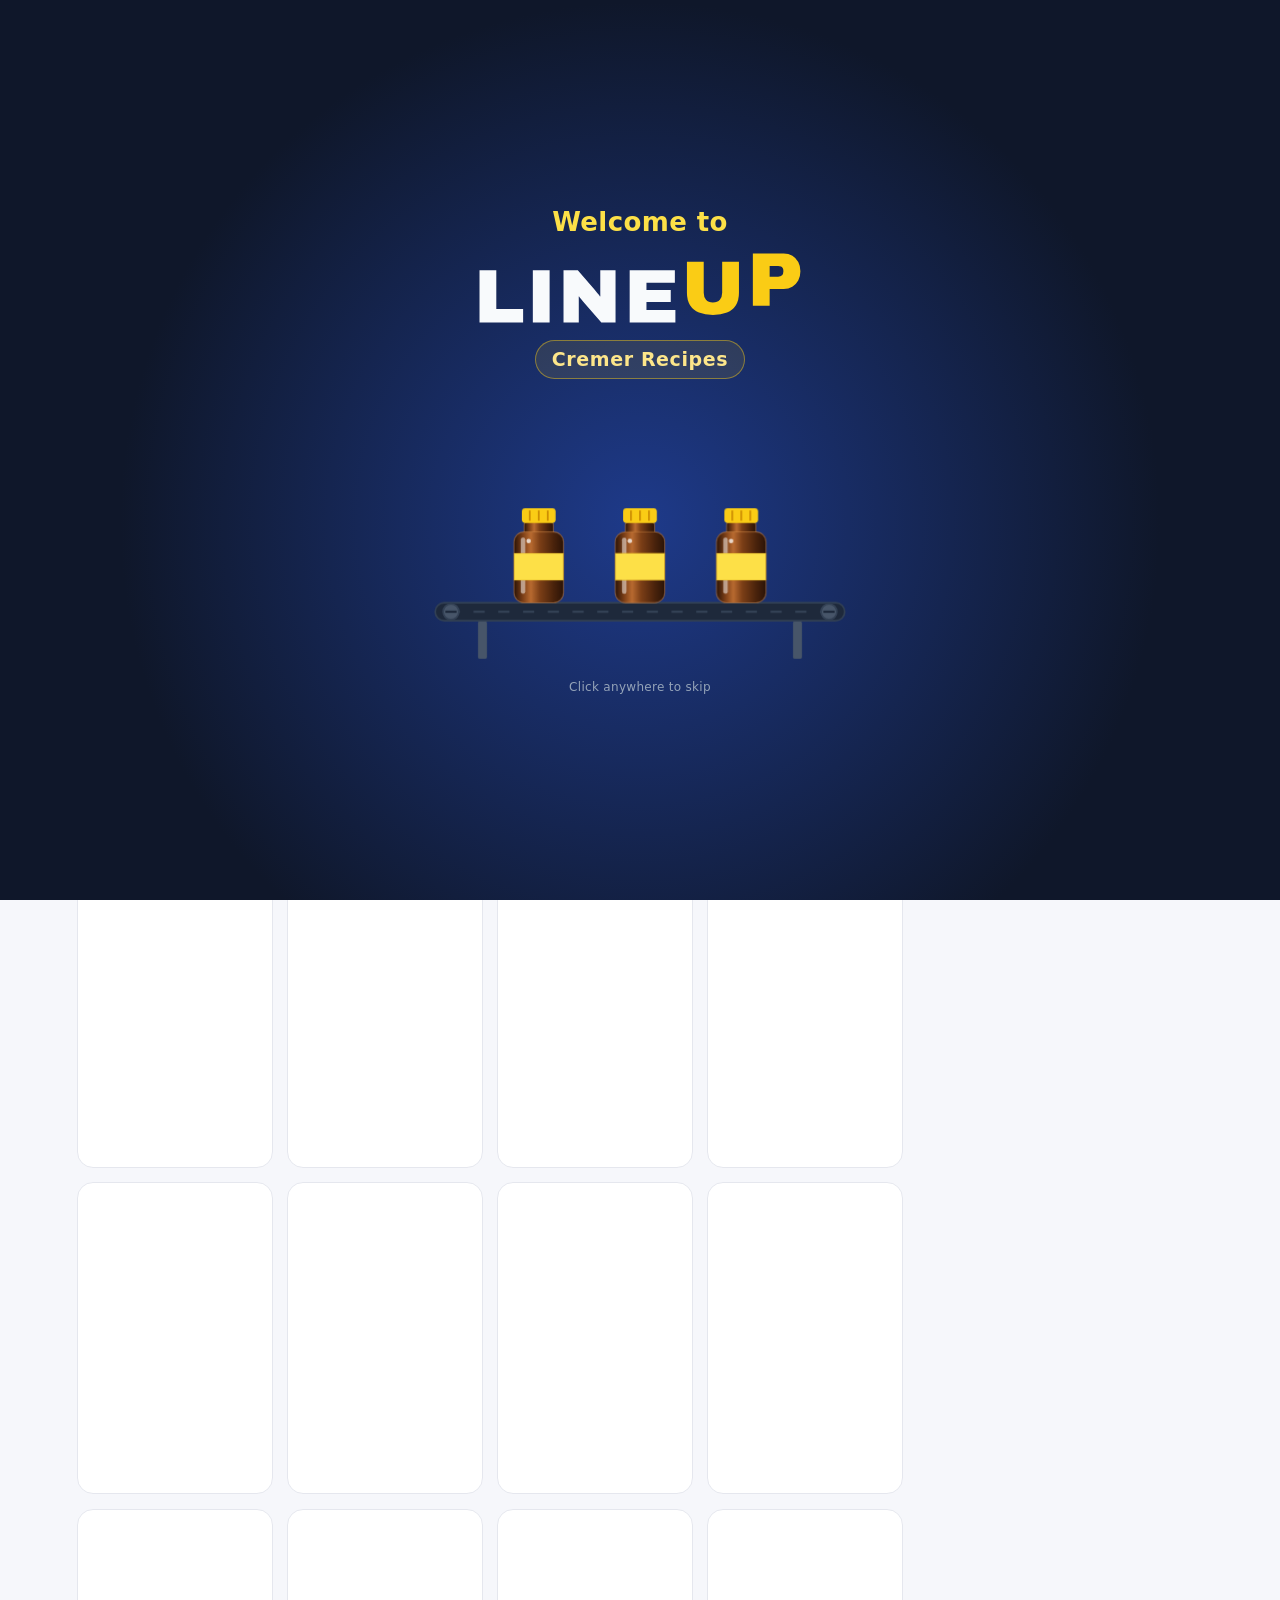
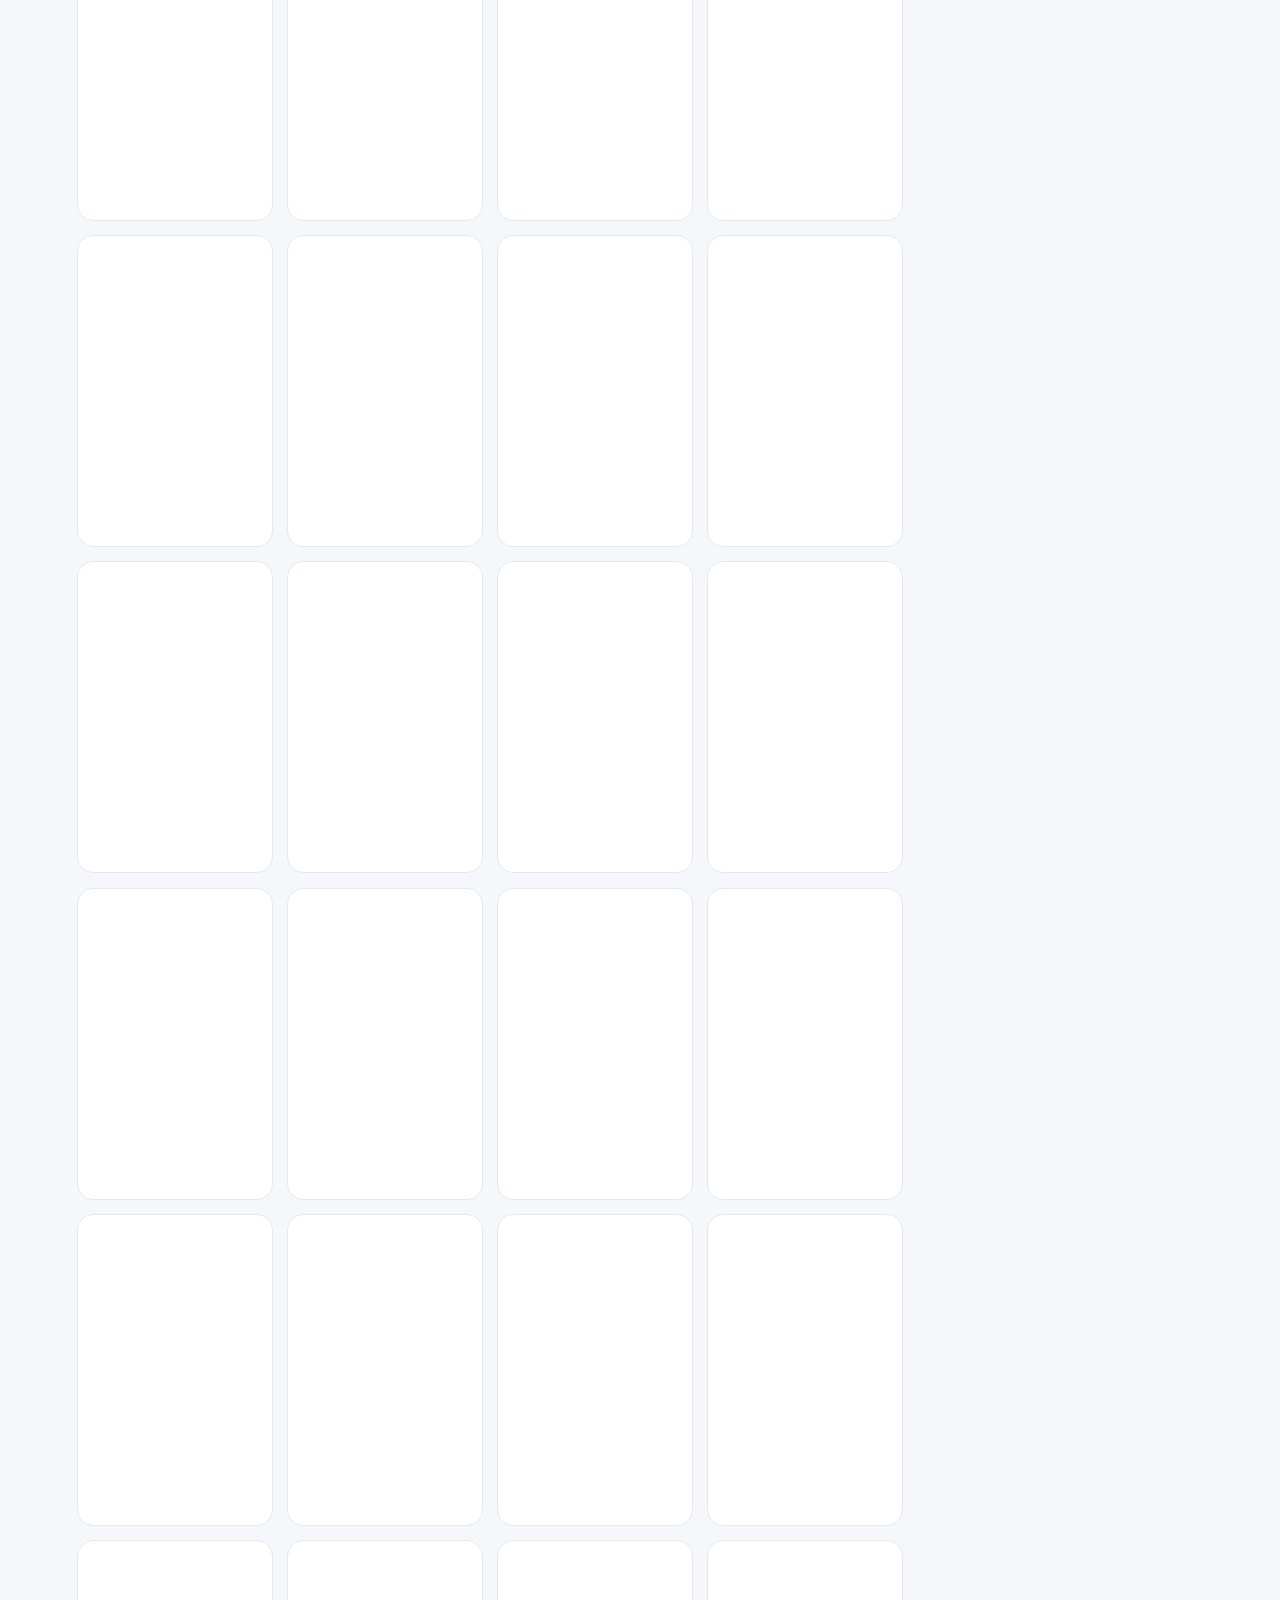
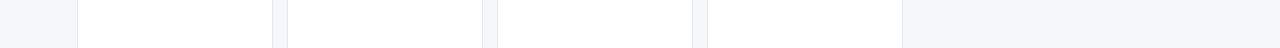
==== commit 36ab0994: "Keep the history pull tab behind an open recipe window On laptop and phone widths the drawer's pull " ====
--- a/cremer-recipes.html
+++ b/cremer-recipes.html
@@ -266,7 +266,7 @@
 }
 @media (min-width:1500px){ :root{--side:330px} }
 @media (max-width:1179.98px){
-  .hist{display:flex;position:fixed;right:12px;top:70px;bottom:12px;width:min(340px,calc(100% - 60px));z-index:25;box-shadow:none;
+  .hist{display:flex;position:fixed;right:12px;top:70px;bottom:12px;width:min(340px,calc(100% - 60px));z-index:19;box-shadow:none;
     transform:translateX(calc(100% + 12px));transition:transform .34s cubic-bezier(.2,.8,.2,1),box-shadow .34s cubic-bezier(.2,.8,.2,1)}
   .hist.open{transform:none;box-shadow:0 24px 60px rgba(15,23,42,.30)}
   .hist:not(.open) .hist-tab svg{transform:none}
